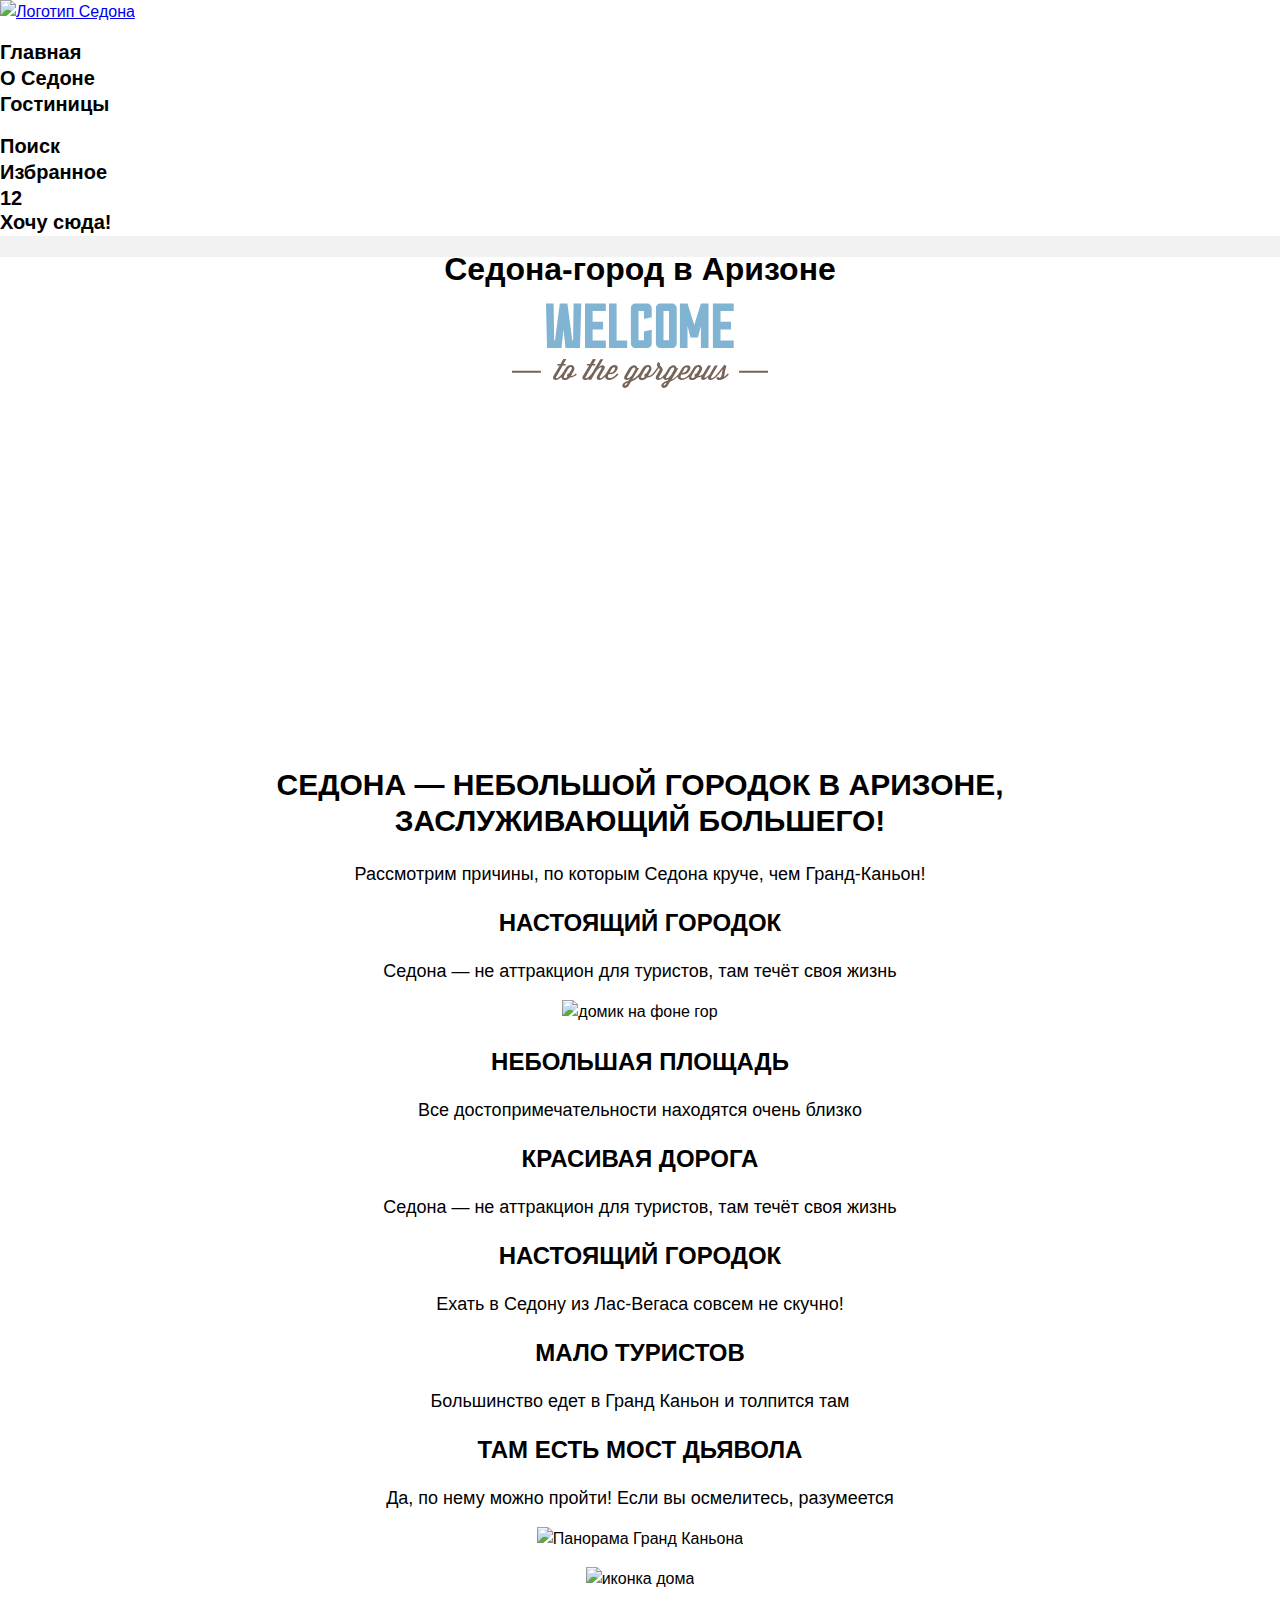
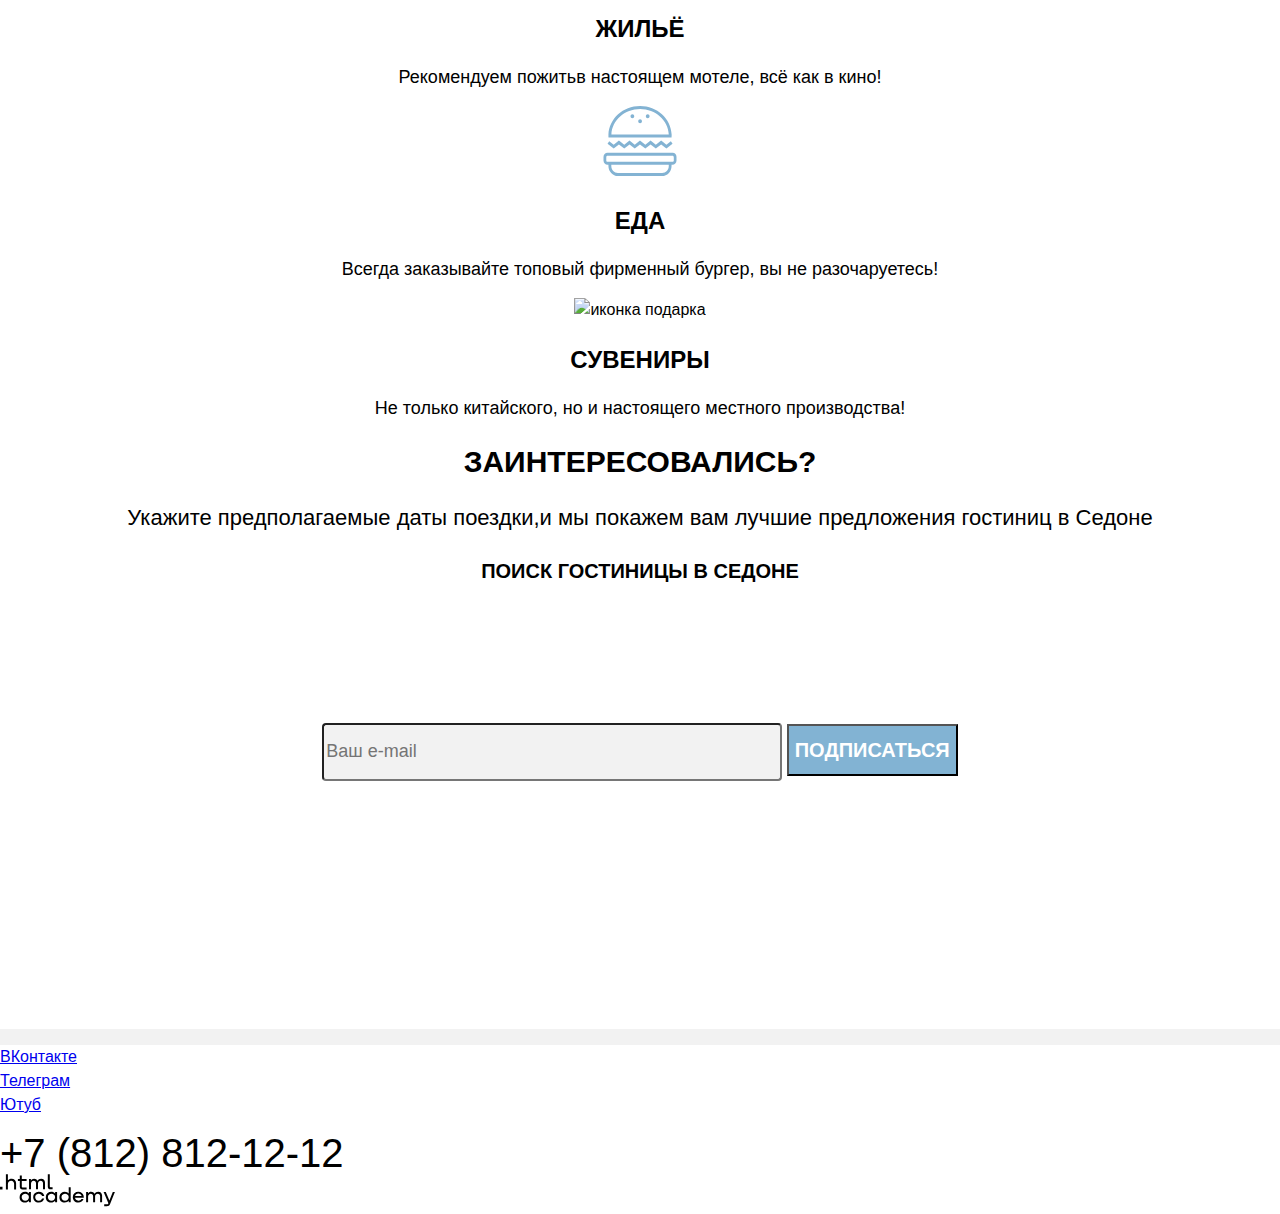
==== index.html @ b63801a8 "Добавляет базовую стилизацию" ====
<!DOCTYPE html>
<html lang="ru">

  <head>
    <link rel="stylesheet" href="styles/styles.css">
    <meta charset="utf-8">
    <title>Седона</title>
  </head>

  <body>
    <header class="page-header">
      <nav class="navigation">
        <a href="index.html" class="navigation-logo">
          <img src="images/headericon/logo.svg" alt="Логотип Седона" class="page-header-logo" width="140" height="70">
        </a>
        <ul class="navigation-list">
          <li class="navigation-item">
            <a href="index.html" class="navigation-link navigation-link-current">Главная</a>
          </li>
          <li class="navigation-item">
            <a href="aboutsedona.html" class="navigation-link">О Седоне</a>
          </li>
          <li class="navigation-item">
            <a href="catalog.html" class="navigation-link">Гостиницы</a>
          </li>
        </ul>
        <ul class="navigation-list navigation-user">
          <li class="navigation-item">
            <a href="#" class="navigation-link"><span class="visually-hidden">Поиск</span></a>
          </li>
          <li class="navigation-item">
            <a href="#" class="navigation-link"><span class="visually-hidden">Избранное</span>
              <div>12</div>
            </a>
          </li>
          <li class="navigation-item">
            <a href="#" class="navigation-link">Хочу сюда!</a>
          </li>
        </ul>
      </nav>
    </header>

    <main class="main-index">
      <section class="hero">
        <h1 class="visually-hidden">Седона-город в Аризоне</h1>
        <img src="images/welcome.svg" alt="логотип Седона" class="hero-logo" Width="458" Height="352">
      </section>

      <section class="advantages">
        <h2>Седона — небольшой городок в Аризоне,<br>
          заслуживающий большего!</h2>
        <p>Рассмотрим причины, по которым Седона круче, чем Гранд-Каньон!</p>
        <ul class="advantages-list">
          <li class="advantages-item">
            <h3 class="adventages-title">Настоящий городок</h3>
            <p>Седона — не аттракцион для туристов, там течёт своя жизнь</p>
            <img src="images/photo-sedona.jpg" alt="домик на фоне гор" class="adventages-town">
          </li>
          <li class="advantages-item">
            <h3 class="adventages-title">Небольшая площадь</h3>
            <p>Все достопримечательности находятся очень близко</p>
          </li>
          <li class="advantages-item">
            <h3 class="adventages-title">Красивая дорога</h3>
            <p>Седона — не аттракцион для туристов, там течёт своя жизнь</p>
          </li>
          <li class="advantages-item">
            <h3 class="adventages-title">Настоящий городок</h3>
            <p>Ехать в Седону из Лас-Вегаса совсем не скучно!</p>
          </li>
          <li class="advantages-item">
            <h3 class="adventages-title">Мало туристов</h3>
            <p>Большинство едет в Гранд Каньон и толпится там</p>
          </li>
          <li class="advantages-item">
            <h3 class="adventages-title">Там есть мост дьявола</h3>
            <p>Да, по нему можно пройти! Если вы осмелитесь, разумеется</p>
            <img src="images/photo-canyon.jpg" alt="Панорама Гранд Каньона" class="adventages-canyon" Width="800"
              Height="384">
          </li>
        </ul>
      </section>

      <section class="recommendation">
        <ul class="recommendation-list">
          <li class="recommendation-item">
            <img src="images/vectorhouse.svg" alt="иконка дома" class="recommendation-icon" Width="75" Height="72">
            <h3 class="recommendation-title">Жильё</h3>
            <p>Рекомендуем пожитьв настоящем мотеле, всё как в кино!</p>
          </li>
          <li class="recommendation-item">
            <img src="images/food.svg" alt="иконка бургера" class="recommendation-icon" Width="74" Height="70">
            <h3 class="recommendation-title">Еда</h3>
            <p>Всегда заказывайте топовый фирменный бургер, вы не разочаруетесь!</p>
          </li>
          <li class="recommendation-item">
            <img src="images/vectorgift.svg" alt="иконка подарка" class="recommendation-icon" Width="64" Height="76">
            <h3 class="recommendation-title">Сувениры</h3>
            <p>Не только китайского, но и настоящего местного производства!</p>
          </li>
        </ul>
      </section>

      <section class="search-hotel">
        <h2>Заинтересовались?</h2>
        <p>Укажите предполагаемые даты поездки,и мы покажем вам лучшие предложения гостиниц в Седоне</p>
        <a href="catalog.html" class="search-link">поиск гостиницы в седоне</a>
      </section>

      <section class="subscribe">
        <h2>Подпишитесь на рассылку</h2>
        <p>Только полезная информация и никакого спама, честное бойскаутское!</p>
        <form action="https://echo.htmlacademy.ru/" class="subscribe-form" method="post">
          <input type="email" class="field" placeholder="Ваш e-mail" name="subscribe-email" required>
          <button class="subscribe-button" type="submit">Подписаться</button>
        </form>
      </section>
    </main>

    <footer class="page-footer">
      <ul class="footer-social-list">
        <li class="fotter-social-item">
          <a class="button-vk" href="https://vk.com/htmlacademy"><span class="visually-hidden">ВКонтакте</span>
          </a>
        </li>
        <li class="fotter-social-item">
          <a class="button-tg" href="https://t.me/htmlacademy"><span class="visually-hidden">Телеграм</span>
          </a>
        </li>
        <li class="fotter-social-item">
          <a class="button-yt" href="https://www.youtube.com/user/htmlacademy"><span class="visually-hidden">Ютуб</span>
          </a>
        </li>
      </ul>
      <address class="footer-contacts-address">
        <a href="tel:+78128121212" class="footer-contacts-address-phone">+7 (812) 812-12-12</a>
      </address>
      <a href="https://htmlacademy.ru/" class="htmlacademy-link">
        <img src="images/footericon/htmlacademy.svg " alt="Логотип HTML Academy" class="page-footer-logo" Width="115"
          Height="33">
      </a>
    </footer>
  </body>

</html>
---- styles/styles.css ----
@font-face{
  font-family: "PT Sans";
  font-style: normal;
  font-weight: 400;
  src: url("../fonts/ptsans-400.woff2") format("woff2");
  font-display: swap;
}

@font-face{
  font-family: "PT Sans";
  font-style: normal;
  font-weight: 700;
  src: url("../fonts/ptsans-700.woff2") format("woff2");
  font-display: swap;
}

body{
  font-family: "PT Sans", sans-serif;
  font-size: 16px;
  line-height: 24px;
  margin: 0;
  background-color: #F2F2F2;
  color: #000000;

}

/* .visually-hidden {
  position: absolute;
  clip: rect(1px, 1px, 1px, 1px);
  padding: 0;
  border: 0;
  height: 1px;
  width: 1px;
  overflow: hidden;
} */

.page-header{
  color: #000000;
  background-color: #ffffff;
}
.navigation-list{
  list-style-type:none;
  padding-left: 0;
}
.navigation-link{
  font-weight: 700;
  font-size: 20px;
  line-height: 24px;
  color:#000000;
  text-decoration: none;
}
/* .navigation-item div{
  color: #ffffff;
  width: 20px;
  height: 20px;
  font-size: 10px;
  line-height: 10px;
  text-align: center;
  background: #7DB54F;
  border-radius: 10px;
} */

.main-index{
  color: #000000;
  background-color: #ffffff;
}

.hero{
  /* width: 1200px; */
  height: 485px;
  background: url("../images/vectorhero.svg") no-repeat,url("../images/index-background.jpg") no-repeat;
  margin: 0, auto;
  background-position: center bottom, center;
  text-align: center;

}

.advantages{
  color: #000000;
  background-color: #ffffff;
  text-align: center;
}
.advantages p{
  font-size: 18px;
  line-height: 21px;
}
.advantages h2{
  font-weight: 700;
  font-size: 30px;
  line-height: 36px;
  text-transform: uppercase;
  text-align: center;
}
.advantages-list{
  list-style-type:none;
  padding-left: 0;
 }
.advantages-item h3{
  font-weight: 700;
  font-size: 24px;
  line-height: 28px;
  text-transform: uppercase;
}
.advantages-item p{
  font-size: 18px;
  line-height: 21px;
}

.recommendation{
  color: #000000;
  background-color: #ffffff;
  text-align: center;
}
.recommendation-list{
  list-style:none;
  padding-left: 0;
}
.recommendation-item h3{
  font-weight: 700;
  font-size: 24px;
  line-height: 28px;
  text-transform: uppercase;
}
.recommendation-item p{
  font-size: 18px;
  line-height: 21px;
}

.search-hotel{
  color: #000000;
  background-color: #ffffff;
  text-align: center;
}
.search-hotel h2{
  font-weight: 700;
  font-size: 30px;
  line-height: 36px;
  text-transform: uppercase;
}
.search-hotel p{
  font-size: 22px;
  line-height: 26px;
}
.search-link{
  text-decoration: none;
  color: #000000;
  text-transform: uppercase;
  font-weight: 700;
  font-size: 20px;
  line-height: 36px;
}

.subscribe{
  color: #ffffff;
  background-color: #000000;
  text-align: center;
  background: url("../images/subscribe.jpg") no-repeat;
  background-size: 100% auto;
  height: 415px;
}
.subscribe h2{
  font-weight: 700;
  font-size: 30px;
  line-height: 36px;
  text-transform: uppercase;
}
.subscribe p{
  font-size: 22px;
  line-height: 26px;
}
.field{
  width: 452px;
  height: 52px;
  background: #F2F2F2;
  border-radius: 4px;
  font-size: 18px;
  line-height: 24px;
}
.subscribe-button{
  color: #ffffff;
  background-color: #82B3D3;
  font-weight: 700;
  text-transform: uppercase;
  height: 52px;
  font-size: 20px;
  line-height: 36px;
}

.page-footer{
  color: #000000;
  background-color: #ffffff;
}
.footer-social-list{
  list-style-type: none;
  padding-left: 0;
}
.button-vk{
  background: url("../images/footericon/vk.svg") no-repeat;
}
.button-tg{
  background: url("../images/footericon/telegram.svg") no-repeat;
}
.button-yt{
  background: url("../images/footericon/youtube.svg") no-repeat;
}
.footer-contacts-address-phone{
  text-decoration: none;
  color: #000000;
  font-size: 40px;
  line-height: 40px;
  text-transform: uppercase;
  font-style: normal;
}


.main-catalog{
  color: #000000;
  background-color: #ffffff;
}

.catalog-hotel{
  display: flex;
  color: #ffffff;
  background: url("../images/catalog-background.jpg") no-repeat;
  margin: 0, auto;
  height: 412px;
  background-size: cover;
}
.catalog-hotel h1{
  font-weight: 700;
  font-size: 60px;
  line-height: 78px;
}
.breadcrumbs{
  list-style-type: none;
  font-size: 16px;
  line-height: 21px;
}
.breadcrumbs-link-index{
  background: url("../images/catalog/house-catalog.svg") no-repeat;
}
.catalog-filter-title{
  font-weight: 700;
  font-size: 20px;
  line-height: 24px;
}
.catalog-filter-list{
  list-style-type: none;
  font-size: 18px;
  line-height: 23px;
}
.button-apply{
  color: #ffffff;
  width: 191px;
  height: 36px;
  font-weight: 700;
  font-size: 16px;
  line-height: 20px;
  text-transform: uppercase;
  background: #82B3D3;
  border-radius: 4px;
}
.button-reset{
  color: #ffffff;
  background: none;
  width: 191px;
  height: 36px;
  text-transform: uppercase;
}

.sorting{
  color: #000000;
  background-color: #ffffff;
  display: flex;
}
.sorting h2{
  font-weight: 700;
  font-size: 30px;
  line-height: 36px;
  text-transform: uppercase;
}
.select-control{
  width: 292px;
  height: 49px;
  border: 2px solid #E5E5E5;
  border-radius: 4px;
  font-size: 18px;
  line-height: 21px;
  color: #333333;
}
.button-card{
  background: url("../images/catalog/view1.svg") no-repeat;
}
.button-deployed{
  background: url("../images/catalog/view2.svg") no-repeat;
}
.button-list{
  background: url("../images/catalog/view3.svg") no-repeat;
}

.hotel-list{
  height: 896px;
  color: #000000;
  background-color: #ffffff;
  display: flex;
  flex-direction: column;
  list-style-type: none;
  flex-wrap: wrap;
}
.hotel-card p{
  color: #333333;
  font-size: 18px;
  line-height: 21px;
}
.hotel-card-link{
  color: #000000;
  text-decoration: none;
  font-weight: 700;
  font-size: 24px;
  line-height: 28px;
}
.hotel-card-more {
  color: #ffffff;
  font-weight: 700;
  font-size: 16px;
  line-height: 20px;
  text-transform: uppercase;
  text-decoration: none;
  background: #756157;
  border-radius: 4px;
  width: 140px;
  height: 36px;
}
.hotel-card-tofavorit{
  color: #ffffff;
  font-weight: 700;
  font-size: 16px;
  line-height: 20px;
  text-transform: uppercase;
  width: 140px;
  height: 36px;
  background: #82B3D3;
  border-radius: 4px;
}
.hotel-card-infavorit{
  color: #ffffff;
  font-weight: 700;
  font-size: 16px;
  line-height: 20px;
  text-transform: uppercase;
  width: 140px;
  height: 36px;
  background: #7DB54F;
  border-radius: 4px;
}
.raiting{
  color: #333333;
  font-weight: 700;
  font-size: 16px;
  line-height: 20px;
  text-transform: uppercase;
  width: 140px;
  height: 37px;
  background: #F2F2F2;
  border-radius: 4px;
  text-align: center;
}

.pagination{
  display: flex;
  flex-direction: row;
  align-items: center;
  color: #000000;
  background-color: #ffffff;
  height: 60px;
}
.pagination-number{
  list-style-type: none;
}
.pagination-link{
  color: #ffffff;
  font-weight: 700;
  font-size: 20px;
  line-height: 36px;
  text-transform: uppercase;
  text-decoration: none;
  width: 60px;
  height: 60px;
  background: #82B3D3;
  border-radius: 4px;
}
.pagination-link span{
  color: #000000;
  font-size: 22px;
  line-height: 26px;
  text-align: center;
}
.pagination-current{
  color: #000000;
  font-weight: 700;
  font-size: 20px;
  line-height: 36px;
  text-transform: uppercase;
  text-decoration: none;
  width: 60px;
  height: 60px;
  background: #F2F2F2;
  border-radius: 4px;
}

.subscribe-catalog{
  color: #000000;
  background-color: #ffffff;
  text-align: center;
  background-size: 100% auto;
  height: 415px;
}
.subscribe h2{
  font-weight: 700;
  font-size: 30px;
  line-height: 36px;
  text-transform: uppercase;
}
.subscribe p{
  font-size: 22px;
  line-height: 26px;
}
.field{
  width: 452px;
  height: 52px;
  background: #F2F2F2;
  border-radius: 4px;
  font-size: 18px;
  line-height: 24px;
}
.subscribe-button{
  color: #ffffff;
  background-color: #82B3D3;
  font-weight: 700;
  text-transform: uppercase;
  height: 52px;
  font-size: 20px;
  line-height: 36px;
}
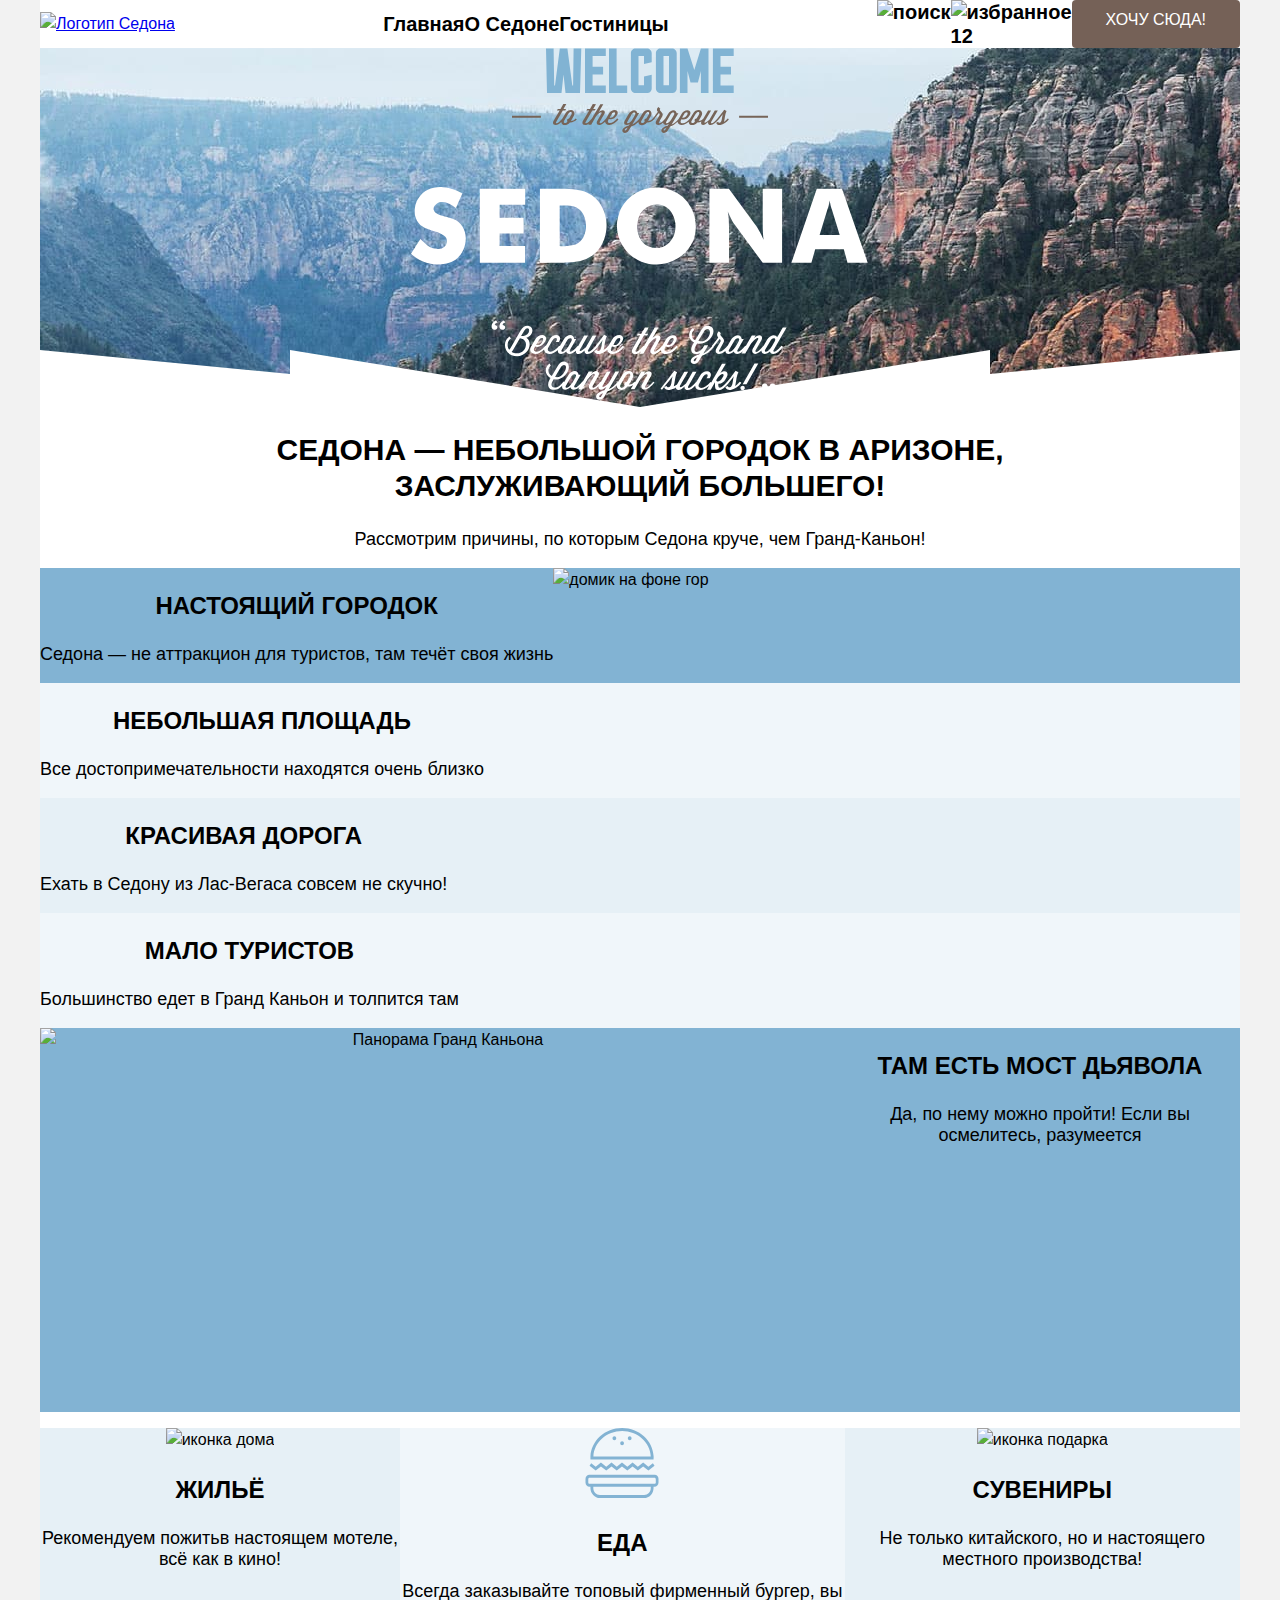
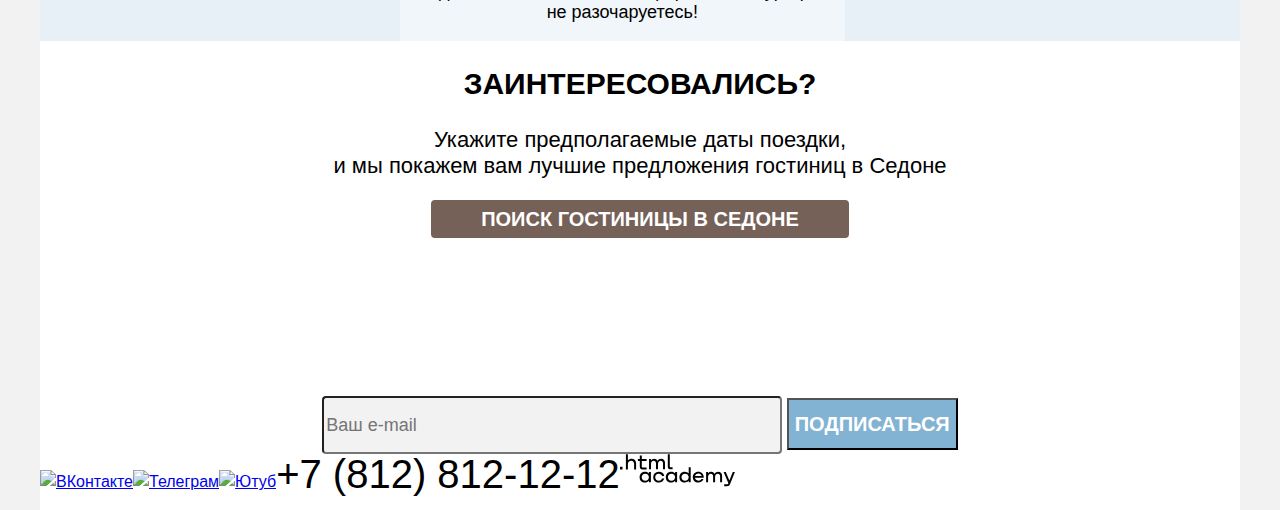
==== commit 785b6da3: "Merge pull request #6 from Thedoz/master" ====
--- a/index.html
+++ b/index.html
@@ -8,138 +8,159 @@
   </head>
 
   <body>
-    <header class="page-header">
-      <nav class="navigation">
-        <a href="index.html" class="navigation-logo">
-          <img src="images/headericon/logo.svg" alt="Логотип Седона" class="page-header-logo" width="140" height="70">
-        </a>
-        <ul class="navigation-list">
-          <li class="navigation-item">
-            <a href="index.html" class="navigation-link navigation-link-current">Главная</a>
+    <div class="container">
+      <header class="page-header">
+        <nav class="navigation">
+          <a href="index.html" class="navigation-logo">
+            <img src="images/headericon/logo.svg" alt="Логотип Седона" class="page-header-logo" width="140" height="70">
+          </a>
+          <ul class="navigation-list">
+            <li class="navigation-item">
+              <a href="index.html" class="navigation-link navigation-link-current">Главная</a>
+            </li>
+            <li class="navigation-item">
+              <a href="aboutsedona.html" class="navigation-link">О Седоне</a>
+            </li>
+            <li class="navigation-item">
+              <a href="catalog.html" class="navigation-link">Гостиницы</a>
+            </li>
+          </ul>
+          <ul class="navigation-list navigation-user">
+            <li class="navigation-item">
+              <a href="#" class="navigation-link"><span class="visually-hidden">Поиск</span>
+                <img src="images/headericon/search.svg" class="search-icon" alt="поиск">
+              </a>
+            </li>
+            <li class="navigation-item">
+              <a href="#" class="navigation-link"><span class="visually-hidden">Избранное</span>
+                <img src="images/headericon/heart.svg" class="favorite-icon" alt="избранное">
+                <div>12</div>
+              </a>
+            </li>
+            <li class="navigation-item">
+              <a href="#" class="navigation-link-link">хочу сюда!</a>
+            </li>
+          </ul>
+        </nav>
+      </header>
+
+      <main class="main-index">
+        <section class="hero">
+          <h1 class="visually-hidden">Седона-город в Аризоне</h1>
+          <img src="images/welcome.svg" alt="логотип Седона" class="hero-logo" Width="458" Height="352">
+        </section>
+
+        <section class="advantages">
+          <h2>Седона — небольшой городок в Аризоне,<br>
+            заслуживающий большего!</h2>
+          <p>Рассмотрим причины, по которым Седона круче, чем Гранд-Каньон!</p>
+          <ul class="advantages-list">
+            <li class="advantages-item blue">
+              <div>
+                <h3 class="adventages-title">Настоящий городок</h3>
+                <p>Седона — не аттракцион для туристов, там течёт своя жизнь</p>
+              </div>
+              <img src="images/photo-sedona.jpg" alt="домик на фоне гор" class="adventages-town">
+            </li>
+            <li class="advantages-item  whiteblue">
+              <div>
+                <h3 class="adventages-title">Небольшая площадь</h3>
+                <p>Все достопримечательности находятся очень близко</p>
+              </div>
+            </li>
+            <li class="advantages-item lightblue">
+              <div>
+                <h3 class="adventages-title">Красивая дорога</h3>
+                <p>Ехать в Седону из Лас-Вегаса совсем не скучно!</p>
+              </div>
+            </li>
+            <li class="advantages-item  whiteblue">
+              <div>
+                <h3 class="adventages-title">Мало туристов</h3>
+                <p>Большинство едет в Гранд Каньон и толпится там</p>
+              </div>
+            </li>
+            <li class="advantages-item  blue">
+              <img src="images/photo-canyon.jpg" alt="Панорама Гранд Каньона" class="adventages-canyon" Width="800"
+                Height="384">
+              <div>
+                <h3 class="adventages-title">Там есть мост дьявола</h3>
+                <p>Да, по нему можно пройти! Если вы осмелитесь, разумеется</p>
+              </div>
+            </li>
+          </ul>
+        </section>
+
+        <section class="recommendation">
+          <ul class="recommendation-list">
+            <li class="recommendation-item lightblue">
+              <img src="images/vectorhouse.svg" alt="иконка дома" class="recommendation-icon" Width="75" Height="72">
+              <div>
+                <h3 class="recommendation-title">Жильё</h3>
+                <p>Рекомендуем пожитьв настоящем мотеле, всё как в кино!</p>
+              </div>
+            </li>
+            <li class="recommendation-item whiteblue">
+              <img src="images/food.svg" alt="иконка бургера" class="recommendation-icon" Width="74" Height="70">
+              <div>
+                <h3 class="recommendation-title">Еда</h3>
+                <p>Всегда заказывайте топовый фирменный бургер, вы не разочаруетесь!</p>
+              </div>
+            </li>
+            <li class="recommendation-item lightblue">
+              <img src="images/vectorgift.svg" alt="иконка подарка" class="recommendation-icon" Width="64" Height="76">
+              <div>
+                <h3 class="recommendation-title">Сувениры</h3>
+                <p>Не только китайского, но и настоящего местного производства!</p>
+              </div>
+            </li>
+
+          </ul>
+        </section>
+
+        <section class="search-hotel">
+          <h2>Заинтересовались?</h2>
+          <p>Укажите предполагаемые даты поездки,<br>и мы покажем вам лучшие предложения гостиниц в Седоне</p>
+          <a href="catalog.html" class="search-link">поиск гостиницы в седоне</a>
+        </section>
+
+        <section class="subscribe">
+          <h2>Подпишитесь на рассылку</h2>
+          <p>Только полезная информация и никакого спама,<br> честное бойскаутское!</p>
+          <form action="https://echo.htmlacademy.ru/" class="subscribe-form" method="post">
+            <input type="email" class="field" placeholder="Ваш e-mail" name="subscribe-email" required>
+            <button class="subscribe-button" type="submit">Подписаться</button>
+          </form>
+        </section>
+      </main>
+
+      <footer class="page-footer">
+        <ul class="footer-social-list">
+          <li class="fotter-social-item">
+            <a class="button" href="https://vk.com/htmlacademy"><span class="visually-hidden">ВКонтакте</span>
+              <img src="images/footericon/vk.svg" alt="ВКонтакте" class="button-vk">
+            </a>
           </li>
-          <li class="navigation-item">
-            <a href="aboutsedona.html" class="navigation-link">О Седоне</a>
+          <li class="fotter-social-item">
+            <a class="button" href="https://t.me/htmlacademy"><span class="visually-hidden">Телеграм</span>
+              <img src="images/footericon/telegram.svg" alt="Телеграм" class="button-tg">
+            </a>
           </li>
-          <li class="navigation-item">
-            <a href="catalog.html" class="navigation-link">Гостиницы</a>
+          <li class="fotter-social-item">
+            <a class="button" href="https://www.youtube.com/user/htmlacademy"><span class="visually-hidden">Ютуб</span>
+              <img src="images/footericon/youtube.svg" alt="Ютуб" class="button-yt">
+            </a>
           </li>
         </ul>
-        <ul class="navigation-list navigation-user">
-          <li class="navigation-item">
-            <a href="#" class="navigation-link"><span class="visually-hidden">Поиск</span></a>
-          </li>
-          <li class="navigation-item">
-            <a href="#" class="navigation-link"><span class="visually-hidden">Избранное</span>
-              <div>12</div>
-            </a>
-          </li>
-          <li class="navigation-item">
-            <a href="#" class="navigation-link">Хочу сюда!</a>
-          </li>
-        </ul>
-      </nav>
-    </header>
-
-    <main class="main-index">
-      <section class="hero">
-        <h1 class="visually-hidden">Седона-город в Аризоне</h1>
-        <img src="images/welcome.svg" alt="логотип Седона" class="hero-logo" Width="458" Height="352">
-      </section>
-
-      <section class="advantages">
-        <h2>Седона — небольшой городок в Аризоне,<br>
-          заслуживающий большего!</h2>
-        <p>Рассмотрим причины, по которым Седона круче, чем Гранд-Каньон!</p>
-        <ul class="advantages-list">
-          <li class="advantages-item">
-            <h3 class="adventages-title">Настоящий городок</h3>
-            <p>Седона — не аттракцион для туристов, там течёт своя жизнь</p>
-            <img src="images/photo-sedona.jpg" alt="домик на фоне гор" class="adventages-town">
-          </li>
-          <li class="advantages-item">
-            <h3 class="adventages-title">Небольшая площадь</h3>
-            <p>Все достопримечательности находятся очень близко</p>
-          </li>
-          <li class="advantages-item">
-            <h3 class="adventages-title">Красивая дорога</h3>
-            <p>Седона — не аттракцион для туристов, там течёт своя жизнь</p>
-          </li>
-          <li class="advantages-item">
-            <h3 class="adventages-title">Настоящий городок</h3>
-            <p>Ехать в Седону из Лас-Вегаса совсем не скучно!</p>
-          </li>
-          <li class="advantages-item">
-            <h3 class="adventages-title">Мало туристов</h3>
-            <p>Большинство едет в Гранд Каньон и толпится там</p>
-          </li>
-          <li class="advantages-item">
-            <h3 class="adventages-title">Там есть мост дьявола</h3>
-            <p>Да, по нему можно пройти! Если вы осмелитесь, разумеется</p>
-            <img src="images/photo-canyon.jpg" alt="Панорама Гранд Каньона" class="adventages-canyon" Width="800"
-              Height="384">
-          </li>
-        </ul>
-      </section>
-
-      <section class="recommendation">
-        <ul class="recommendation-list">
-          <li class="recommendation-item">
-            <img src="images/vectorhouse.svg" alt="иконка дома" class="recommendation-icon" Width="75" Height="72">
-            <h3 class="recommendation-title">Жильё</h3>
-            <p>Рекомендуем пожитьв настоящем мотеле, всё как в кино!</p>
-          </li>
-          <li class="recommendation-item">
-            <img src="images/food.svg" alt="иконка бургера" class="recommendation-icon" Width="74" Height="70">
-            <h3 class="recommendation-title">Еда</h3>
-            <p>Всегда заказывайте топовый фирменный бургер, вы не разочаруетесь!</p>
-          </li>
-          <li class="recommendation-item">
-            <img src="images/vectorgift.svg" alt="иконка подарка" class="recommendation-icon" Width="64" Height="76">
-            <h3 class="recommendation-title">Сувениры</h3>
-            <p>Не только китайского, но и настоящего местного производства!</p>
-          </li>
-        </ul>
-      </section>
-
-      <section class="search-hotel">
-        <h2>Заинтересовались?</h2>
-        <p>Укажите предполагаемые даты поездки,и мы покажем вам лучшие предложения гостиниц в Седоне</p>
-        <a href="catalog.html" class="search-link">поиск гостиницы в седоне</a>
-      </section>
-
-      <section class="subscribe">
-        <h2>Подпишитесь на рассылку</h2>
-        <p>Только полезная информация и никакого спама, честное бойскаутское!</p>
-        <form action="https://echo.htmlacademy.ru/" class="subscribe-form" method="post">
-          <input type="email" class="field" placeholder="Ваш e-mail" name="subscribe-email" required>
-          <button class="subscribe-button" type="submit">Подписаться</button>
-        </form>
-      </section>
-    </main>
-
-    <footer class="page-footer">
-      <ul class="footer-social-list">
-        <li class="fotter-social-item">
-          <a class="button-vk" href="https://vk.com/htmlacademy"><span class="visually-hidden">ВКонтакте</span>
-          </a>
-        </li>
-        <li class="fotter-social-item">
-          <a class="button-tg" href="https://t.me/htmlacademy"><span class="visually-hidden">Телеграм</span>
-          </a>
-        </li>
-        <li class="fotter-social-item">
-          <a class="button-yt" href="https://www.youtube.com/user/htmlacademy"><span class="visually-hidden">Ютуб</span>
-          </a>
-        </li>
-      </ul>
-      <address class="footer-contacts-address">
-        <a href="tel:+78128121212" class="footer-contacts-address-phone">+7 (812) 812-12-12</a>
-      </address>
-      <a href="https://htmlacademy.ru/" class="htmlacademy-link">
-        <img src="images/footericon/htmlacademy.svg " alt="Логотип HTML Academy" class="page-footer-logo" Width="115"
-          Height="33">
-      </a>
-    </footer>
+        <address class="footer-contacts-address">
+          <a href="tel:+78128121212" class="footer-contacts-address-phone">+7 (812) 812-12-12</a>
+        </address>
+        <a href="https://htmlacademy.ru/" class="htmlacademy-link">
+          <img src="images/footericon/htmlacademy.svg " alt="Логотип HTML Academy" class="page-footer-logo" Width="115"
+            Height="33">
+        </a>
+      </footer>
+    </div>
   </body>
 
 </html>
--- a/styles/styles.css
+++ b/styles/styles.css
@@ -22,10 +22,15 @@
   margin: 0;
   background-color: #F2F2F2;
   color: #000000;
-
-}
-
-/* .visually-hidden {
+}
+
+.container{
+  width: 1200px;
+  max-width: 1200px;
+  margin: 0 auto;
+  background-color: #ffffff;
+}
+.visually-hidden {
   position: absolute;
   clip: rect(1px, 1px, 1px, 1px);
   padding: 0;
@@ -33,52 +38,50 @@
   height: 1px;
   width: 1px;
   overflow: hidden;
-} */
-
-.page-header{
-  color: #000000;
-  background-color: #ffffff;
+}
+
+.navigation{
+  display: flex;
+  justify-content: space-between;
+  align-items: center;
 }
 .navigation-list{
+  display: flex;
   list-style-type:none;
-  padding-left: 0;
+  padding: 0;
+  margin: 0;
 }
 .navigation-link{
   font-weight: 700;
   font-size: 20px;
-  line-height: 24px;
   color:#000000;
   text-decoration: none;
 }
-/* .navigation-item div{
-  color: #ffffff;
-  width: 20px;
-  height: 20px;
-  font-size: 10px;
-  line-height: 10px;
-  text-align: center;
-  background: #7DB54F;
-  border-radius: 10px;
-} */
+.navigation-link-link{
+  text-decoration: none;
+  color: #ffffff;
+  background: #756157;
+  border-radius: 4px;
+  text-transform: uppercase;
+  padding: 8px 34px;
+}
+.navigation-item{
+  display: flex;
+}
+
 
 .main-index{
-  color: #000000;
-  background-color: #ffffff;
+
 }
 
 .hero{
-  /* width: 1200px; */
-  height: 485px;
   background: url("../images/vectorhero.svg") no-repeat,url("../images/index-background.jpg") no-repeat;
-  margin: 0, auto;
   background-position: center bottom, center;
   text-align: center;
 
 }
 
 .advantages{
-  color: #000000;
-  background-color: #ffffff;
   text-align: center;
 }
 .advantages p{
@@ -94,8 +97,23 @@
 }
 .advantages-list{
   list-style-type:none;
-  padding-left: 0;
- }
+  padding: 0;
+  margin: 0;
+
+}
+.advantages-item{
+  display: flex;
+
+}
+ .blue{
+  background: #82B3D3;
+}
+.whiteblue{
+  background: rgba(131, 179, 211, 0.12);
+}
+.lightblue{
+  background: rgba(131, 179, 211, 0.2);
+}
 .advantages-item h3{
   font-weight: 700;
   font-size: 24px;
@@ -108,11 +126,11 @@
 }
 
 .recommendation{
-  color: #000000;
-  background-color: #ffffff;
   text-align: center;
 }
 .recommendation-list{
+  display: flex;
+  flex-direction: row;
   list-style:none;
   padding-left: 0;
 }
@@ -128,8 +146,6 @@
 }
 
 .search-hotel{
-  color: #000000;
-  background-color: #ffffff;
   text-align: center;
 }
 .search-hotel h2{
@@ -144,11 +160,14 @@
 }
 .search-link{
   text-decoration: none;
-  color: #000000;
-  text-transform: uppercase;
-  font-weight: 700;
-  font-size: 20px;
-  line-height: 36px;
+  color: #ffffff;
+  text-transform: uppercase;
+  font-weight: 700;
+  font-size: 20px;
+  line-height: 36px;
+  background: #756157;
+  border-radius: 4px;
+  padding: 8px 50px;
 }
 
 .subscribe{
@@ -156,8 +175,7 @@
   background-color: #000000;
   text-align: center;
   background: url("../images/subscribe.jpg") no-repeat;
-  background-size: 100% auto;
-  height: 415px;
+  background-size: cover;
 }
 .subscribe h2{
   font-weight: 700;
@@ -175,7 +193,6 @@
   background: #F2F2F2;
   border-radius: 4px;
   font-size: 18px;
-  line-height: 24px;
 }
 .subscribe-button{
   color: #ffffff;
@@ -188,22 +205,16 @@
 }
 
 .page-footer{
-  color: #000000;
-  background-color: #ffffff;
+  display: flex;
+
 }
 .footer-social-list{
+  display: flex;
   list-style-type: none;
   padding-left: 0;
-}
-.button-vk{
-  background: url("../images/footericon/vk.svg") no-repeat;
-}
-.button-tg{
-  background: url("../images/footericon/telegram.svg") no-repeat;
-}
-.button-yt{
-  background: url("../images/footericon/youtube.svg") no-repeat;
-}
+
+}
+
 .footer-contacts-address-phone{
   text-decoration: none;
   color: #000000;
@@ -215,16 +226,13 @@
 
 
 .main-catalog{
-  color: #000000;
-  background-color: #ffffff;
+
 }
 
 .catalog-hotel{
-  display: flex;
   color: #ffffff;
   background: url("../images/catalog-background.jpg") no-repeat;
-  margin: 0, auto;
-  height: 412px;
+  margin: 0 auto;
   background-size: cover;
 }
 .catalog-hotel h1{
@@ -237,13 +245,11 @@
   font-size: 16px;
   line-height: 21px;
 }
-.breadcrumbs-link-index{
-  background: url("../images/catalog/house-catalog.svg") no-repeat;
-}
+
 .catalog-filter-title{
   font-weight: 700;
   font-size: 20px;
-  line-height: 24px;
+
 }
 .catalog-filter-list{
   list-style-type: none;
@@ -270,9 +276,8 @@
 }
 
 .sorting{
-  color: #000000;
-  background-color: #ffffff;
-  display: flex;
+  display: flex;
+
 }
 .sorting h2{
   font-weight: 700;
@@ -289,29 +294,31 @@
   line-height: 21px;
   color: #333333;
 }
-.button-card{
-  background: url("../images/catalog/view1.svg") no-repeat;
-}
-.button-deployed{
-  background: url("../images/catalog/view2.svg") no-repeat;
-}
-.button-list{
-  background: url("../images/catalog/view3.svg") no-repeat;
-}
+
 
 .hotel-list{
-  height: 896px;
-  color: #000000;
-  background-color: #ffffff;
-  display: flex;
-  flex-direction: column;
+  display: flex;
   list-style-type: none;
   flex-wrap: wrap;
+
+}
+.hotel-card{
+  border: 1px solid #E6E6E6;
+  border-radius: 4px;
+  width: 340px;
+  margin-left: 20px;
+  margin-bottom: 20px;
+
+}
+.hotel-card img{
+  padding: 20px 20px 16px 20px;
 }
 .hotel-card p{
   color: #333333;
   font-size: 18px;
   line-height: 21px;
+
+
 }
 .hotel-card-link{
   color: #000000;
@@ -329,8 +336,7 @@
   text-decoration: none;
   background: #756157;
   border-radius: 4px;
-  width: 140px;
-  height: 36px;
+  padding: 8px 26px;
 }
 .hotel-card-tofavorit{
   color: #ffffff;
@@ -361,21 +367,18 @@
   line-height: 20px;
   text-transform: uppercase;
   width: 140px;
-  height: 37px;
   background: #F2F2F2;
   border-radius: 4px;
   text-align: center;
+  padding: 9px 0;
 }
 
 .pagination{
-  display: flex;
-  flex-direction: row;
+  margin: 0 70px;
+}
+.pagination-number{
+  display: flex;
   align-items: center;
-  color: #000000;
-  background-color: #ffffff;
-  height: 60px;
-}
-.pagination-number{
   list-style-type: none;
 }
 .pagination-link{
@@ -389,32 +392,27 @@
   height: 60px;
   background: #82B3D3;
   border-radius: 4px;
+  display: flex;
+  justify-content: center;
+  align-items: center;
+  margin-right: 8px;
 }
 .pagination-link span{
   color: #000000;
   font-size: 22px;
   line-height: 26px;
   text-align: center;
+
 }
 .pagination-current{
   color: #000000;
-  font-weight: 700;
-  font-size: 20px;
-  line-height: 36px;
-  text-transform: uppercase;
-  text-decoration: none;
-  width: 60px;
-  height: 60px;
   background: #F2F2F2;
-  border-radius: 4px;
+
 }
 
 .subscribe-catalog{
-  color: #000000;
-  background-color: #ffffff;
   text-align: center;
   background-size: 100% auto;
-  height: 415px;
 }
 .subscribe h2{
   font-weight: 700;
@@ -432,7 +430,7 @@
   background: #F2F2F2;
   border-radius: 4px;
   font-size: 18px;
-  line-height: 24px;
+
 }
 .subscribe-button{
   color: #ffffff;
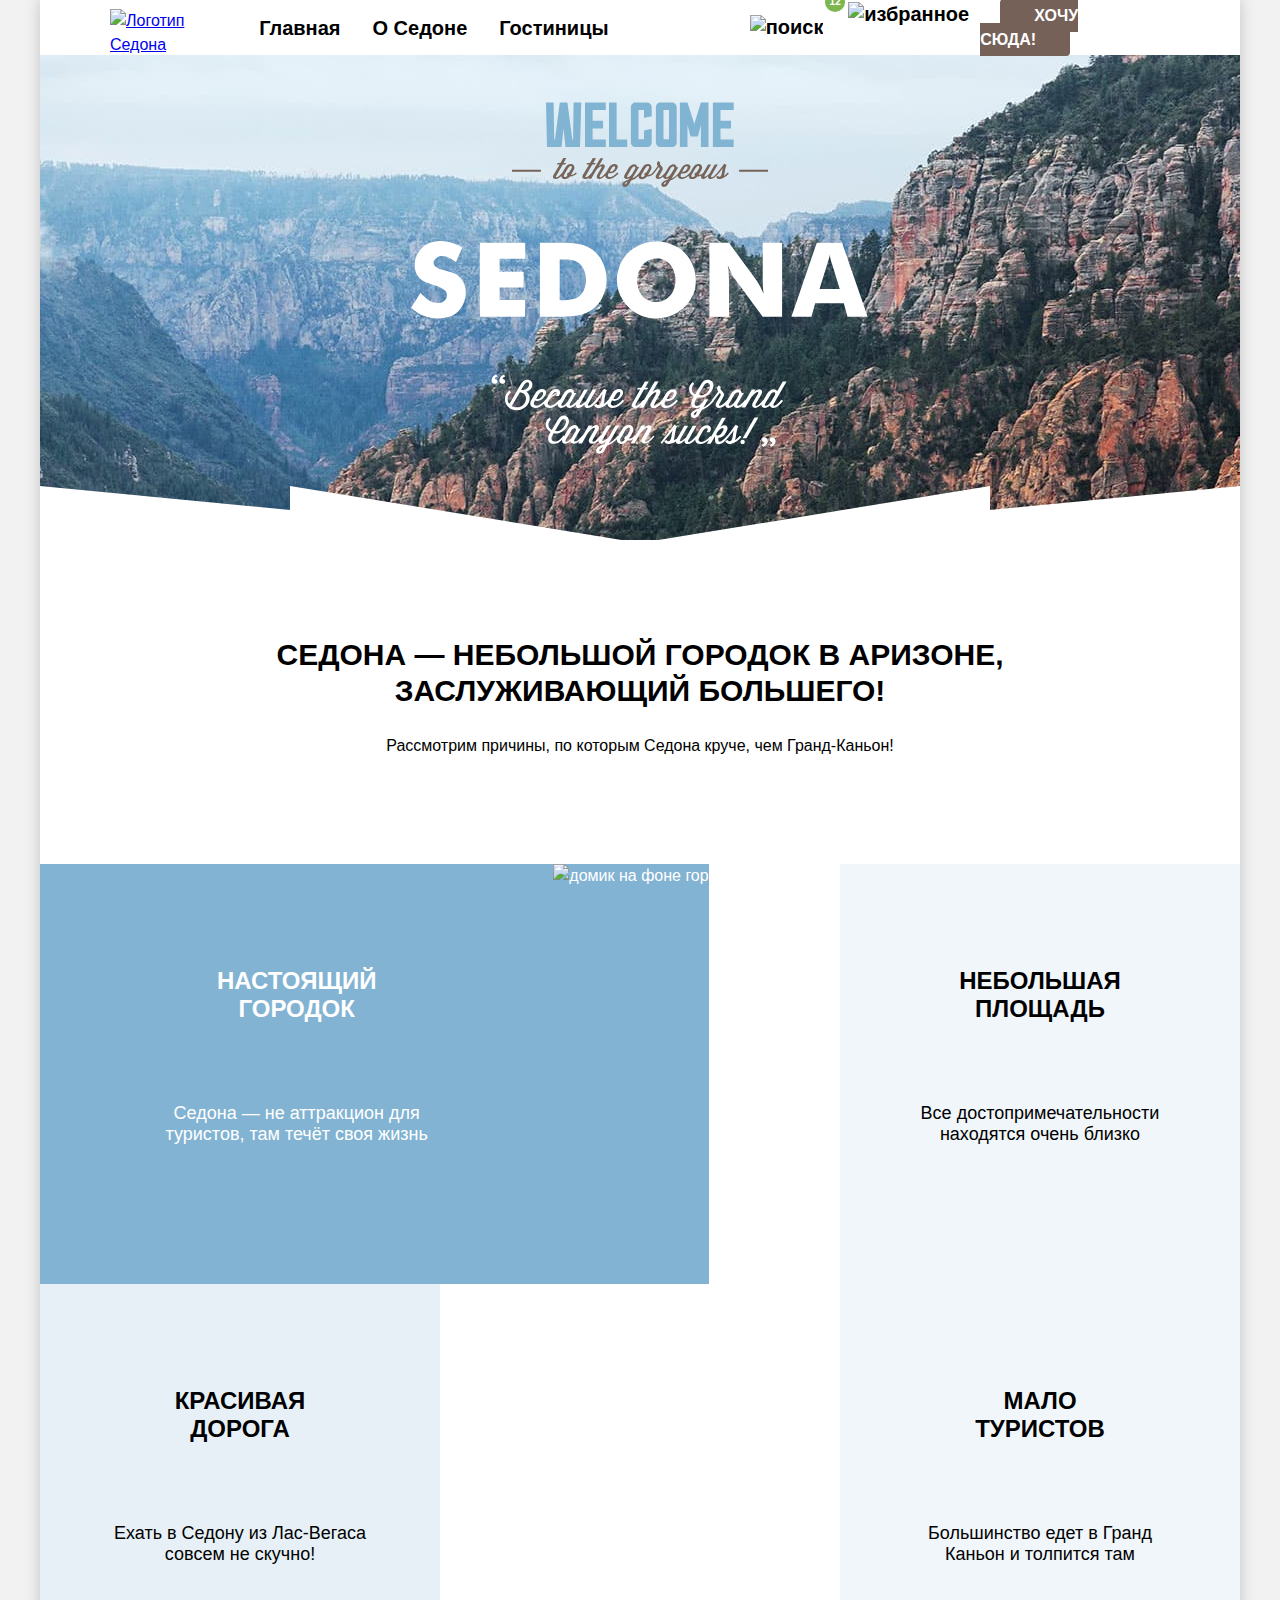
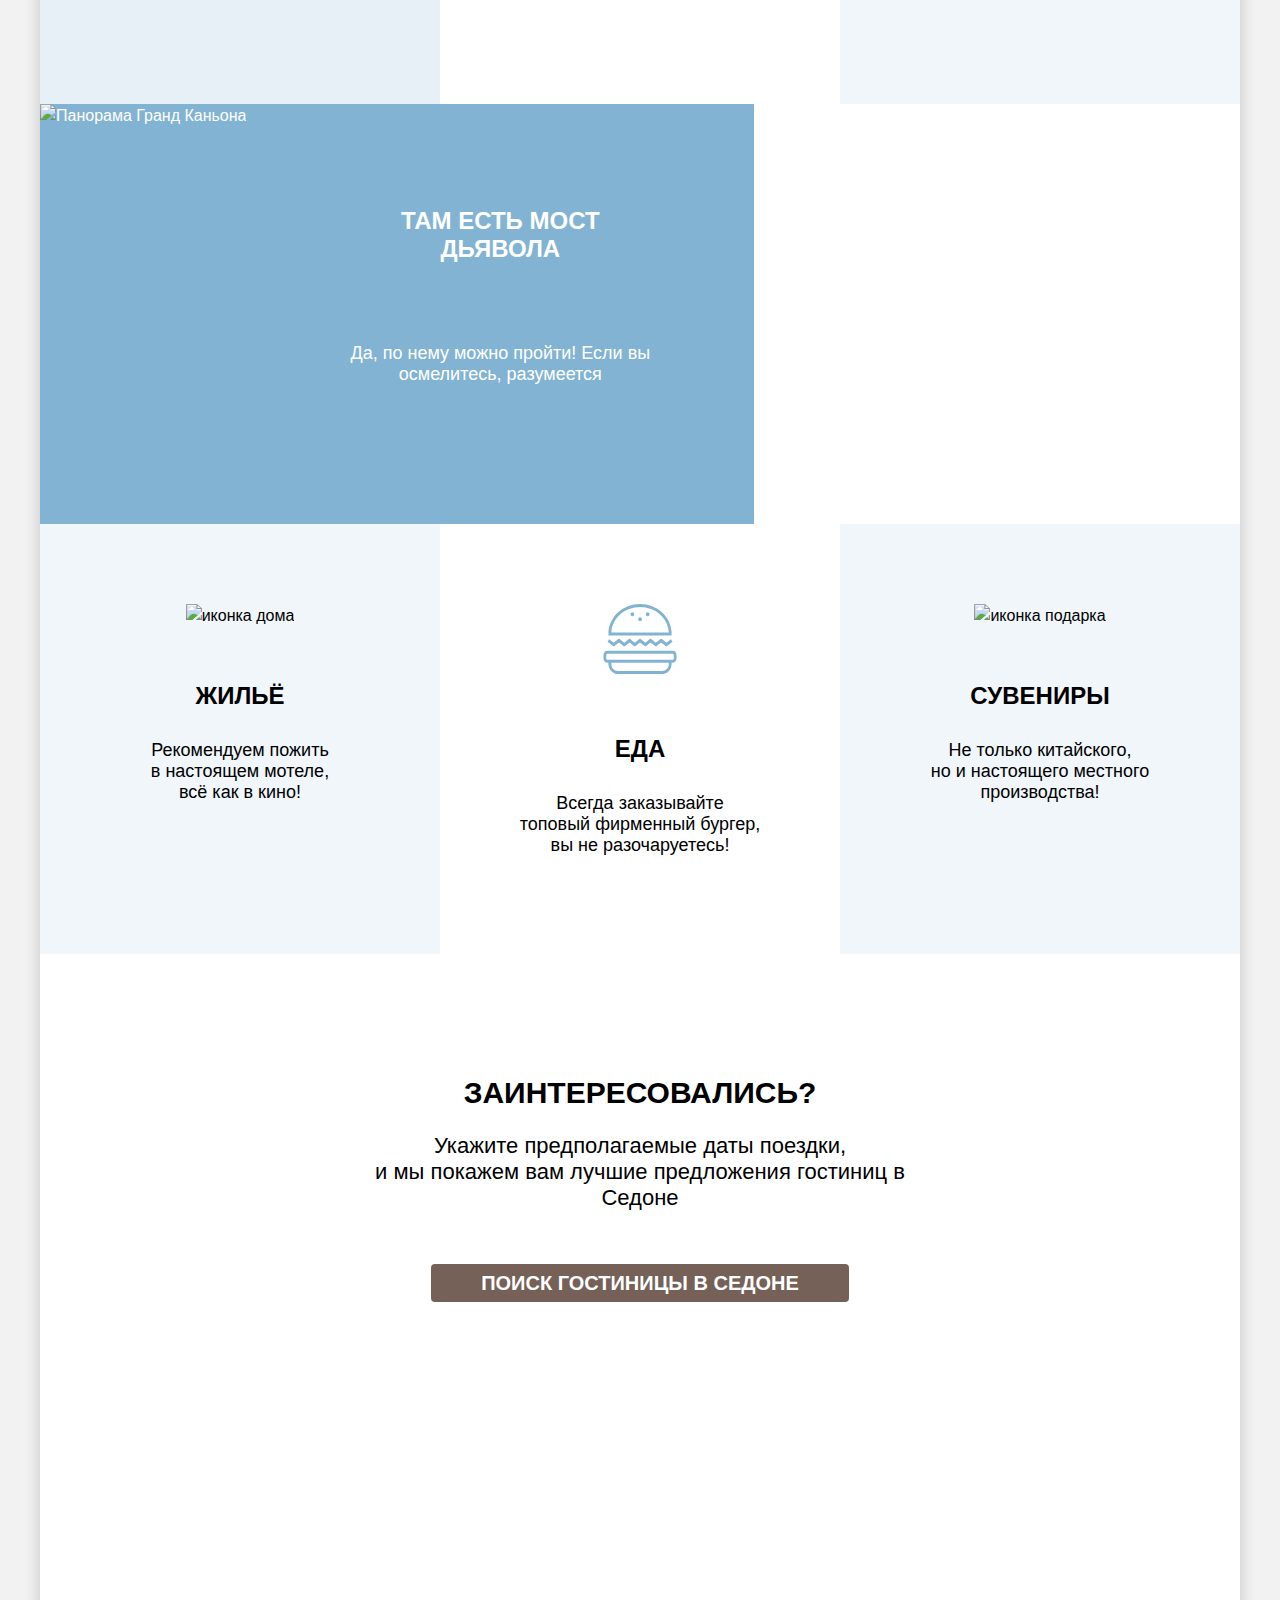
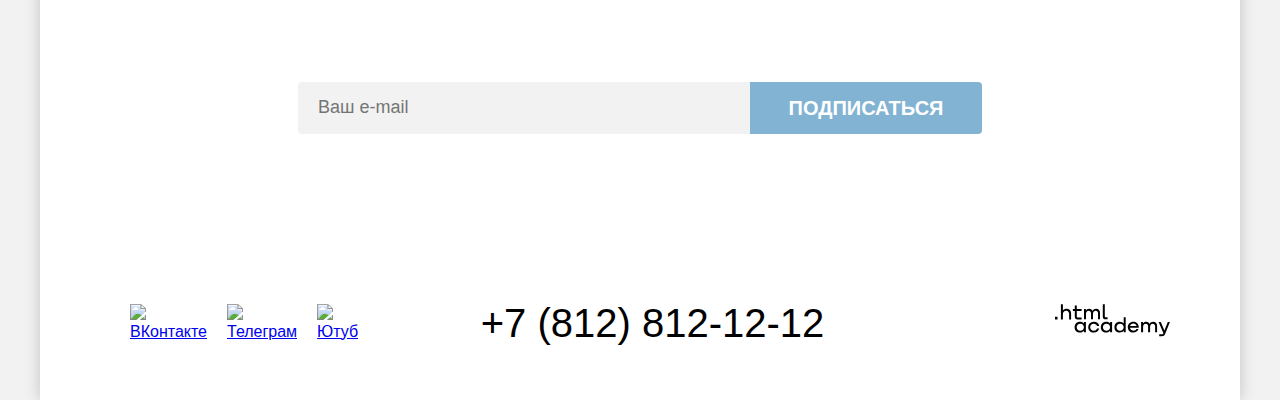
==== commit 7fc00aed: "Merge pull request #7 from Thedoz/master" ====
--- a/index.html
+++ b/index.html
@@ -25,20 +25,20 @@
               <a href="catalog.html" class="navigation-link">Гостиницы</a>
             </li>
           </ul>
-          <ul class="navigation-list navigation-user">
-            <li class="navigation-item">
-              <a href="#" class="navigation-link"><span class="visually-hidden">Поиск</span>
+          <ul class="navigation-user-list">
+            <li class="user-item">
+              <a href="#" class="user-link"><span class="visually-hidden">Поиск</span>
                 <img src="images/headericon/search.svg" class="search-icon" alt="поиск">
               </a>
             </li>
-            <li class="navigation-item">
-              <a href="#" class="navigation-link"><span class="visually-hidden">Избранное</span>
+            <li class="user-item">
+              <a href="#" class="user-link user-link-fav"><span class="visually-hidden">Избранное</span>
                 <img src="images/headericon/heart.svg" class="favorite-icon" alt="избранное">
-                <div>12</div>
+                <span>12</span>
               </a>
             </li>
-            <li class="navigation-item">
-              <a href="#" class="navigation-link-link">хочу сюда!</a>
+            <li class="user-item">
+              <a href="#" class="user-link-button">хочу сюда!</a>
             </li>
           </ul>
         </nav>
@@ -47,7 +47,7 @@
       <main class="main-index">
         <section class="hero">
           <h1 class="visually-hidden">Седона-город в Аризоне</h1>
-          <img src="images/welcome.svg" alt="логотип Седона" class="hero-logo" Width="458" Height="352">
+          <img src="images/welcome.svg" alt="логотип Седона" class="hero-logo">
         </section>
 
         <section class="advantages">
@@ -56,36 +56,35 @@
           <p>Рассмотрим причины, по которым Седона круче, чем Гранд-Каньон!</p>
           <ul class="advantages-list">
             <li class="advantages-item blue">
-              <div>
+              <div class="advantages-text">
                 <h3 class="adventages-title">Настоящий городок</h3>
-                <p>Седона — не аттракцион для туристов, там течёт своя жизнь</p>
+                <p class="adventages-description">Седона — не аттракцион для туристов, там течёт своя жизнь</p>
               </div>
               <img src="images/photo-sedona.jpg" alt="домик на фоне гор" class="adventages-town">
             </li>
             <li class="advantages-item  whiteblue">
-              <div>
+              <div class="advantages-text">
                 <h3 class="adventages-title">Небольшая площадь</h3>
-                <p>Все достопримечательности находятся очень близко</p>
+                <p class="adventages-description">Все достопримечательности находятся очень близко</p>
               </div>
             </li>
             <li class="advantages-item lightblue">
-              <div>
+              <div class="advantages-text">
                 <h3 class="adventages-title">Красивая дорога</h3>
-                <p>Ехать в Седону из Лас-Вегаса совсем не скучно!</p>
+                <p class="las-vegas">Ехать в Седону из Лас-Вегаса совсем не скучно!</p>
               </div>
             </li>
             <li class="advantages-item  whiteblue">
-              <div>
+              <div class="advantages-text">
                 <h3 class="adventages-title">Мало туристов</h3>
-                <p>Большинство едет в Гранд Каньон и толпится там</p>
+                <p class="adventages-description">Большинство едет в Гранд Каньон и толпится там</p>
               </div>
             </li>
             <li class="advantages-item  blue">
-              <img src="images/photo-canyon.jpg" alt="Панорама Гранд Каньона" class="adventages-canyon" Width="800"
-                Height="384">
-              <div>
+              <img src="images/photo-canyon.jpg" alt="Панорама Гранд Каньона" class="adventages-canyon">
+              <div class="advantages-text">
                 <h3 class="adventages-title">Там есть мост дьявола</h3>
-                <p>Да, по нему можно пройти! Если вы осмелитесь, разумеется</p>
+                <p class="adventages-description">Да, по нему можно пройти! Если вы осмелитесь, разумеется</p>
               </div>
             </li>
           </ul>
@@ -93,25 +92,25 @@
 
         <section class="recommendation">
           <ul class="recommendation-list">
-            <li class="recommendation-item lightblue">
+            <li class="recommendation-item whiteblue">
               <img src="images/vectorhouse.svg" alt="иконка дома" class="recommendation-icon" Width="75" Height="72">
               <div>
                 <h3 class="recommendation-title">Жильё</h3>
-                <p>Рекомендуем пожитьв настоящем мотеле, всё как в кино!</p>
+                <p>Рекомендуем пожить<br> в настоящем мотеле,<br> всё как в кино!</p>
+              </div>
+            </li>
+            <li class="recommendation-item">
+              <img src="images/food.svg" alt="иконка бургера" class="recommendation-icon" Width="74" Height="70">
+              <div>
+                <h3 class="recommendation-title ">Еда</h3>
+                <p>Всегда заказывайте<br> топовый фирменный бургер,<br> вы не разочаруетесь!</p>
               </div>
             </li>
             <li class="recommendation-item whiteblue">
-              <img src="images/food.svg" alt="иконка бургера" class="recommendation-icon" Width="74" Height="70">
-              <div>
-                <h3 class="recommendation-title">Еда</h3>
-                <p>Всегда заказывайте топовый фирменный бургер, вы не разочаруетесь!</p>
-              </div>
-            </li>
-            <li class="recommendation-item lightblue">
               <img src="images/vectorgift.svg" alt="иконка подарка" class="recommendation-icon" Width="64" Height="76">
               <div>
                 <h3 class="recommendation-title">Сувениры</h3>
-                <p>Не только китайского, но и настоящего местного производства!</p>
+                <p>Не только китайского,<br> но и настоящего местного<br> производства!</p>
               </div>
             </li>
 
@@ -125,11 +124,11 @@
         </section>
 
         <section class="subscribe">
-          <h2>Подпишитесь на рассылку</h2>
-          <p>Только полезная информация и никакого спама,<br> честное бойскаутское!</p>
+          <h2 class="subscribe-title">Подпишитесь на рассылку</h2>
+          <p class="subscribe-text">Только полезная информация и никакого спама, честное бойскаутское!</p>
           <form action="https://echo.htmlacademy.ru/" class="subscribe-form" method="post">
             <input type="email" class="field" placeholder="Ваш e-mail" name="subscribe-email" required>
-            <button class="subscribe-button" type="submit">Подписаться</button>
+            <button class="subscribe-button button" type="submit">Подписаться</button>
           </form>
         </section>
       </main>
@@ -137,17 +136,19 @@
       <footer class="page-footer">
         <ul class="footer-social-list">
           <li class="fotter-social-item">
-            <a class="button" href="https://vk.com/htmlacademy"><span class="visually-hidden">ВКонтакте</span>
+            <a class="fotter-social-link" href="https://vk.com/htmlacademy"><span
+                class="visually-hidden">ВКонтакте</span>
               <img src="images/footericon/vk.svg" alt="ВКонтакте" class="button-vk">
             </a>
           </li>
           <li class="fotter-social-item">
-            <a class="button" href="https://t.me/htmlacademy"><span class="visually-hidden">Телеграм</span>
+            <a class="fotter-social-link" href="https://t.me/htmlacademy"><span class="visually-hidden">Телеграм</span>
               <img src="images/footericon/telegram.svg" alt="Телеграм" class="button-tg">
             </a>
           </li>
           <li class="fotter-social-item">
-            <a class="button" href="https://www.youtube.com/user/htmlacademy"><span class="visually-hidden">Ютуб</span>
+            <a class="fotter-social-link" href="https://www.youtube.com/user/htmlacademy"><span
+                class="visually-hidden">Ютуб</span>
               <img src="images/footericon/youtube.svg" alt="Ютуб" class="button-yt">
             </a>
           </li>
--- a/styles/styles.css
+++ b/styles/styles.css
@@ -29,6 +29,7 @@
   max-width: 1200px;
   margin: 0 auto;
   background-color: #ffffff;
+  box-shadow: 0 0 15px rgba(0, 0, 0, 0.2);
 }
 .visually-hidden {
   position: absolute;
@@ -39,90 +40,177 @@
   width: 1px;
   overflow: hidden;
 }
-
+.button{
+  border: 0;
+  cursor: pointer;
+}
+
+/* navigation */
 .navigation{
   display: flex;
-  justify-content: space-between;
-  align-items: center;
+  align-items: center;
+  justify-content: space-between;
+  padding: 0 70px;
+  margin: 0;
+}
+.page-header-logo{
+  width: 140px;
+  height: 70px;
 }
 .navigation-list{
   display: flex;
-  list-style-type:none;
+  list-style:none;
+  flex-wrap: wrap;
+  width: 500px;
+  padding:0;
+  margin:0;
+  align-items: center;
+  margin-bottom: 10px;
+}
+.navigation-link{
+  display: block;
+  padding: 16px 16px;
+  font-weight: 700;
+  font-size: 20px;
+  line-height: 24px;
+  color:#000000;
+  text-align: center;
+  text-decoration: none;
+}
+.navigation-user-list{
+  list-style: none;
+  display: flex;
+  margin: 0;
   padding: 0;
-  margin: 0;
-}
-.navigation-link{
+  justify-content:space-between;
+  align-items: center;
+  margin-bottom: 10px;
+}
+
+.user-link{
   font-weight: 700;
   font-size: 20px;
+  line-height: 24px;
   color:#000000;
   text-decoration: none;
-}
-.navigation-link-link{
+  padding: 16px 13px;
+}
+.user-link-button{
   text-decoration: none;
   color: #ffffff;
   background: #756157;
   border-radius: 4px;
   text-transform: uppercase;
+  font-weight: 700;
+  font-size: 16px;
+  line-height: 20px;
   padding: 8px 34px;
-}
-.navigation-item{
-  display: flex;
-}
-
-
-.main-index{
-
-}
+  margin-left: 20px;
+}
+.user-link-fav{
+  position: relative;
+}
+.user-link-fav span{
+  position: absolute;
+  top: 5px;
+  right: 3px;
+  color: #ffffff;
+  font-size: 10px;
+  line-height: 10px;
+  width: 20px;
+  height: 20px;
+  background: #7DB54F;
+  border-radius: 50%;
+}
+.user-item span{
+  display: flex;
+  justify-content: center;
+  align-items: center;
+}
+
+
+/* main */
+.main-index{}
 
 .hero{
   background: url("../images/vectorhero.svg") no-repeat,url("../images/index-background.jpg") no-repeat;
   background-position: center bottom, center;
   text-align: center;
-
-}
+  margin: auto;
+  margin-top: -15px;
+  padding-top: 51px;
+  padding-bottom: 82px;
+}
+
 
 .advantages{
   text-align: center;
 }
+.adventages-description{
+  font-size: 18px;
+  line-height: 21px;
+  padding-bottom: 90px;
+  width: 60%;
+}
+.las-vegas{
+  width: 65%;
+}
+.advantages h2{
+  font-weight: 700;
+  font-size: 30px;
+  line-height: 36px;
+  text-transform: uppercase;
+  text-align: center;
+  padding-top: 69px;
+  margin-bottom: 25px;
+}
 .advantages p{
-  font-size: 18px;
-  line-height: 21px;
-}
-.advantages h2{
-  font-weight: 700;
-  font-size: 30px;
-  line-height: 36px;
-  text-transform: uppercase;
-  text-align: center;
+  padding-bottom: 90px;
 }
 .advantages-list{
-  list-style-type:none;
+  display: flex;
+  justify-content: space-between;
+  flex-wrap: wrap;
+  list-style: none;
   padding: 0;
   margin: 0;
-
-}
+}
+.advantages-text{
+  display: flex;
+  justify-content: center;
+  align-items: center;
+  flex-direction: column;
+}
+
 .advantages-item{
   display: flex;
-
 }
  .blue{
   background: #82B3D3;
+  color: #ffffff;
 }
 .whiteblue{
   background: rgba(131, 179, 211, 0.12);
+  width: 400px;
 }
 .lightblue{
   background: rgba(131, 179, 211, 0.2);
-}
-.advantages-item h3{
+  width: 400px;
+}
+.adventages-title{
   font-weight: 700;
   font-size: 24px;
   line-height: 28px;
   text-transform: uppercase;
+  width: 43%;
+  margin: 0 auto;
+  margin-bottom: 62px;
+  padding-top: 103px;
 }
 .advantages-item p{
   font-size: 18px;
   line-height: 21px;
+  padding-bottom: 121px;
 }
 
 .recommendation{
@@ -132,9 +220,13 @@
   display: flex;
   flex-direction: row;
   list-style:none;
-  padding-left: 0;
-}
-.recommendation-item h3{
+  padding: 0;
+  margin: 0;
+}
+.recommendation-item{
+  width: 400px;
+}
+.recommendation-title{
   font-weight: 700;
   font-size: 24px;
   line-height: 28px;
@@ -143,20 +235,31 @@
 .recommendation-item p{
   font-size: 18px;
   line-height: 21px;
-}
+  padding-bottom: 80px;
+  margin-top: 30px;
+}
+.recommendation-icon{
+  padding-top: 80px;
+  margin-bottom: 30px;
+}
+
+
 
 .search-hotel{
   text-align: center;
+  padding: 96px 304px;
 }
 .search-hotel h2{
   font-weight: 700;
   font-size: 30px;
   line-height: 36px;
   text-transform: uppercase;
+  margin-bottom: 20px;
 }
 .search-hotel p{
   font-size: 22px;
   line-height: 26px;
+  margin-bottom: 54px;
 }
 .search-link{
   text-decoration: none;
@@ -176,23 +279,39 @@
   text-align: center;
   background: url("../images/subscribe.jpg") no-repeat;
   background-size: cover;
-}
-.subscribe h2{
+  padding-top: 96px;
+  padding-bottom: 104px;
+
+}
+.subscribe-title{
   font-weight: 700;
   font-size: 30px;
   line-height: 36px;
   text-transform: uppercase;
-}
-.subscribe p{
+  margin-bottom: 20px;
+}
+.subscribe-text{
   font-size: 22px;
   line-height: 26px;
+  margin-bottom: 54px;
+  max-width: 475px;
+  margin-left: 363px;
+}
+.subscribe-form{
+  display: flex;
+  justify-content: center;
+  align-items: center;
 }
 .field{
   width: 452px;
   height: 52px;
   background: #F2F2F2;
-  border-radius: 4px;
-  font-size: 18px;
+  border-radius: 4px 0 0 4px;
+  font-size: 18px;
+  border: 0;
+  box-sizing: border-box;
+  padding-left: 20px;
+
 }
 .subscribe-button{
   color: #ffffff;
@@ -202,17 +321,30 @@
   height: 52px;
   font-size: 20px;
   line-height: 36px;
-}
-
+  border-radius: 0 4px 4px 0;
+  width: 232px;
+}
+
+
+/* footer */
 .page-footer{
   display: flex;
-
+  justify-content: space-between;
+  align-items: center;
+  padding: 45px 70px 35px 80px;
 }
 .footer-social-list{
   display: flex;
-  list-style-type: none;
+  list-style: none;
   padding-left: 0;
-
+  justify-content: space-between;
+  width: 130px;
+  align-items: center;
+  height: 50px;
+}
+.fotter-social-link{
+  display: flex;
+  padding: 13px 10px;
 }
 
 .footer-contacts-address-phone{
@@ -225,34 +357,47 @@
 }
 
 
-.main-catalog{
-
-}
+/* catalog */
+.main-catalog{}
 
 .catalog-hotel{
   color: #ffffff;
   background: url("../images/catalog-background.jpg") no-repeat;
   margin: 0 auto;
   background-size: cover;
-}
-.catalog-hotel h1{
+  margin-top: -15px;
+}
+.inner-header-title{
   font-weight: 700;
   font-size: 60px;
   line-height: 78px;
+  padding-left: 70px;
+  margin: 0;
 }
 .breadcrumbs{
-  list-style-type: none;
+  display: flex;
+  align-items: center;
+  list-style: none;
   font-size: 16px;
   line-height: 21px;
-}
-
+  padding-left: 70px;
+  background: url('../images/catalog/arrow-right.svg') no-repeat;
+  background-position: 8% 50%;
+}
+.breadcrumbs-link-index{
+  margin-right: 29px;
+}
+
+
+.catalog-filter-group{
+  border: 0;
+}
 .catalog-filter-title{
   font-weight: 700;
   font-size: 20px;
-
 }
 .catalog-filter-list{
-  list-style-type: none;
+  list-style: none;
   font-size: 18px;
   line-height: 23px;
 }
@@ -277,15 +422,25 @@
 
 .sorting{
   display: flex;
-
-}
-.sorting h2{
+  justify-content: space-between;
+  align-items: center;
+  padding: 50px 70px 40px;
+}
+.sorting-view{
+  width: 160px;
+  display: flex;
+  justify-content: space-between;
+  align-items: center;
+}
+.sorting-title{
   font-weight: 700;
   font-size: 30px;
   line-height: 36px;
   text-transform: uppercase;
+  margin-right: 200px;
 }
 .select-control{
+  cursor: pointer;
   width: 292px;
   height: 49px;
   border: 2px solid #E5E5E5;
@@ -293,32 +448,53 @@
   font-size: 18px;
   line-height: 21px;
   color: #333333;
+  appearance: none;
+  padding: 14px 20px;
+  background: url('../images/catalog/arrow-down.svg') no-repeat;
+  background-position: 95% 50%;
 }
 
 
 .hotel-list{
   display: flex;
-  list-style-type: none;
+  list-style: none;
   flex-wrap: wrap;
-
+  padding: 0;
+  margin: 0 70px;
+  justify-content: space-between;
 }
 .hotel-card{
   border: 1px solid #E6E6E6;
   border-radius: 4px;
   width: 340px;
-  margin-left: 20px;
   margin-bottom: 20px;
-
-}
-.hotel-card img{
-  padding: 20px 20px 16px 20px;
-}
-.hotel-card p{
+  padding-top: 20px;
+}
+.hotel-card-text{
+  display: flex;
+  flex-wrap: wrap;
+  justify-content: space-between;
+  align-items: center;
+  padding: 0 20px;
+}
+.hotel-card-title{
+  font-weight: 700;
+  font-size: 24px;
+  line-height: 28px;
+  width: 100%;
+}
+.hotel-card-image{
+  padding: 0 20px;
+}
+.hotel-card-price,
+.hotel-card-type{
+  display: flex;
+  justify-content: space-between;
+  align-items: center;
   color: #333333;
   font-size: 18px;
   line-height: 21px;
-
-
+  width: 50%;
 }
 .hotel-card-link{
   color: #000000;
@@ -360,7 +536,7 @@
   background: #7DB54F;
   border-radius: 4px;
 }
-.raiting{
+.hotel-card-raiting{
   color: #333333;
   font-weight: 700;
   font-size: 16px;
@@ -371,15 +547,15 @@
   border-radius: 4px;
   text-align: center;
   padding: 9px 0;
-}
-
-.pagination{
-  margin: 0 70px;
-}
+
+}
+
 .pagination-number{
   display: flex;
   align-items: center;
-  list-style-type: none;
+  list-style: none;
+  padding: 0;
+  margin: 80px 70px 60px;
 }
 .pagination-link{
   color: #ffffff;
@@ -397,12 +573,10 @@
   align-items: center;
   margin-right: 8px;
 }
-.pagination-link span{
-  color: #000000;
+.pagination-span{
   font-size: 22px;
   line-height: 26px;
-  text-align: center;
-
+  padding: 17px 29px;
 }
 .pagination-current{
   color: #000000;
@@ -413,31 +587,6 @@
 .subscribe-catalog{
   text-align: center;
   background-size: 100% auto;
-}
-.subscribe h2{
-  font-weight: 700;
-  font-size: 30px;
-  line-height: 36px;
-  text-transform: uppercase;
-}
-.subscribe p{
-  font-size: 22px;
-  line-height: 26px;
-}
-.field{
-  width: 452px;
-  height: 52px;
-  background: #F2F2F2;
-  border-radius: 4px;
-  font-size: 18px;
-
-}
-.subscribe-button{
-  color: #ffffff;
-  background-color: #82B3D3;
-  font-weight: 700;
-  text-transform: uppercase;
-  height: 52px;
-  font-size: 20px;
-  line-height: 36px;
-}
+  padding-top: 96px;
+  padding-bottom: 104px;
+}
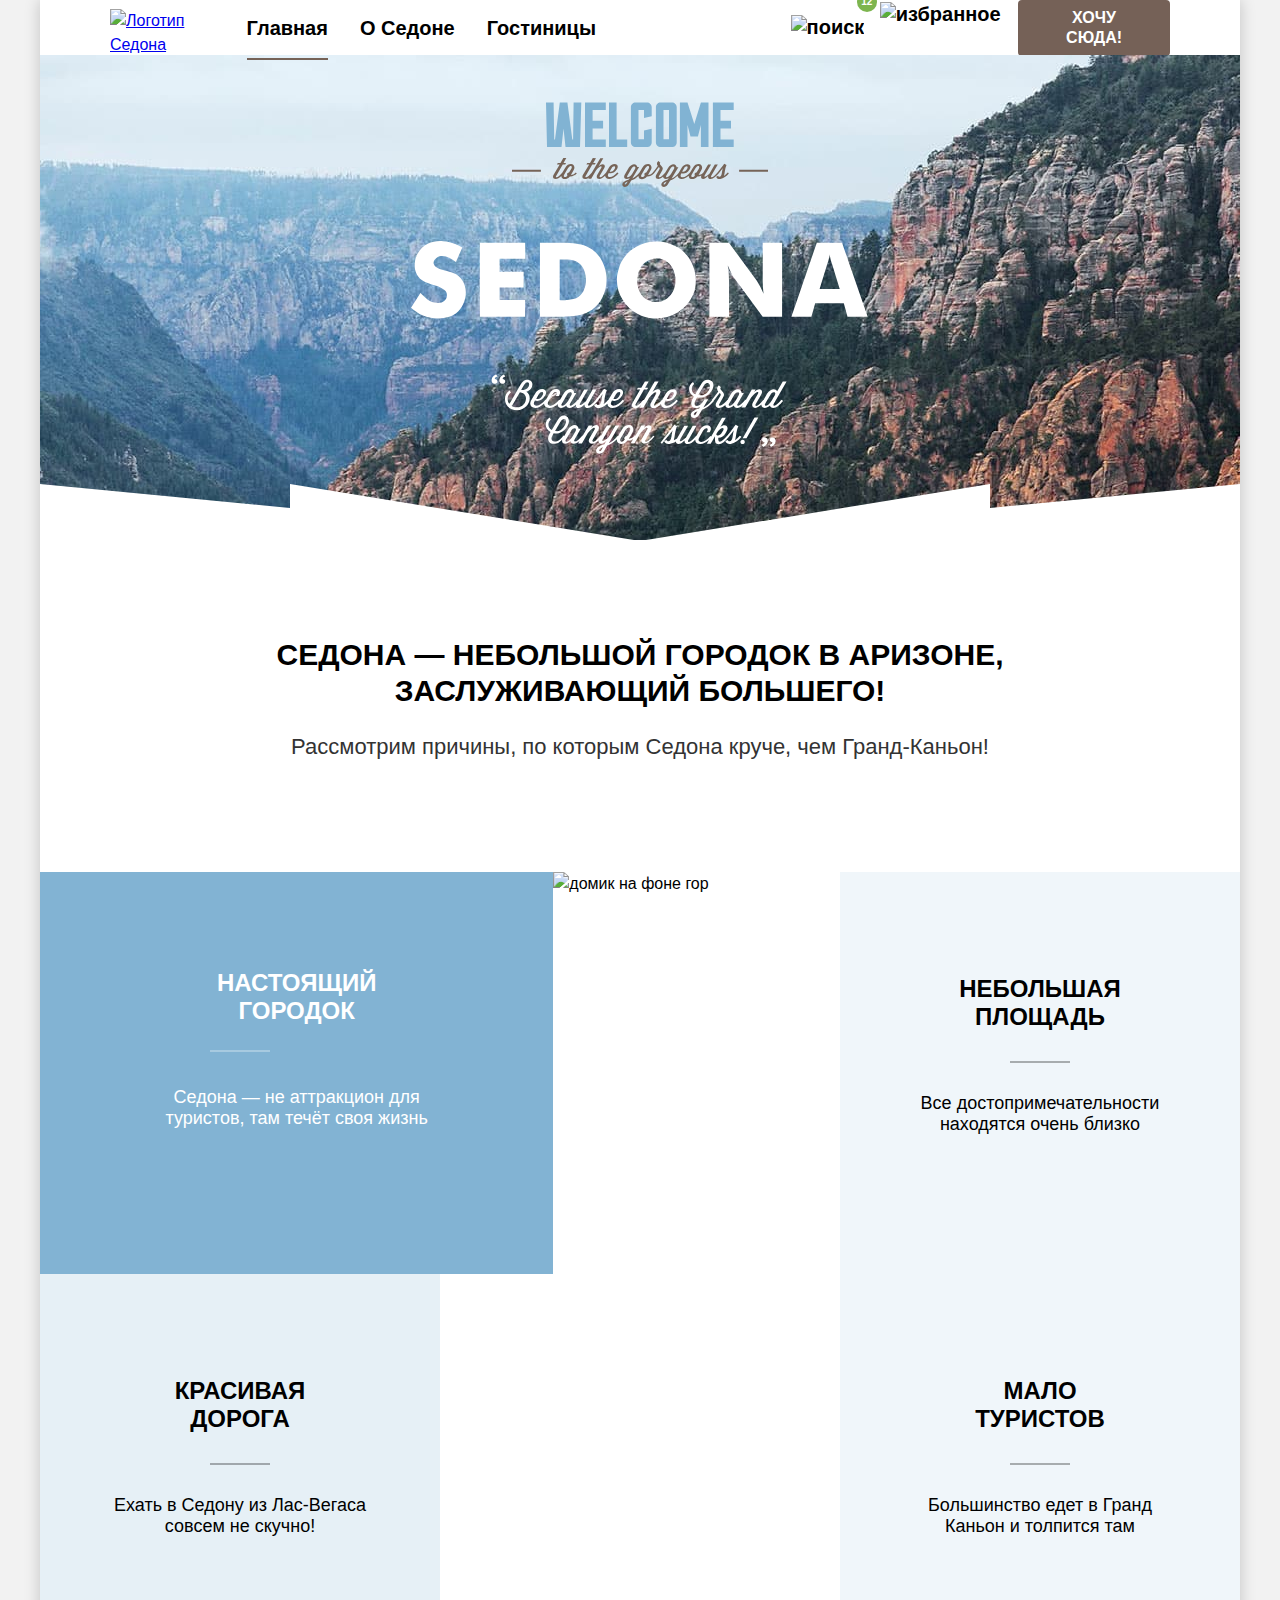
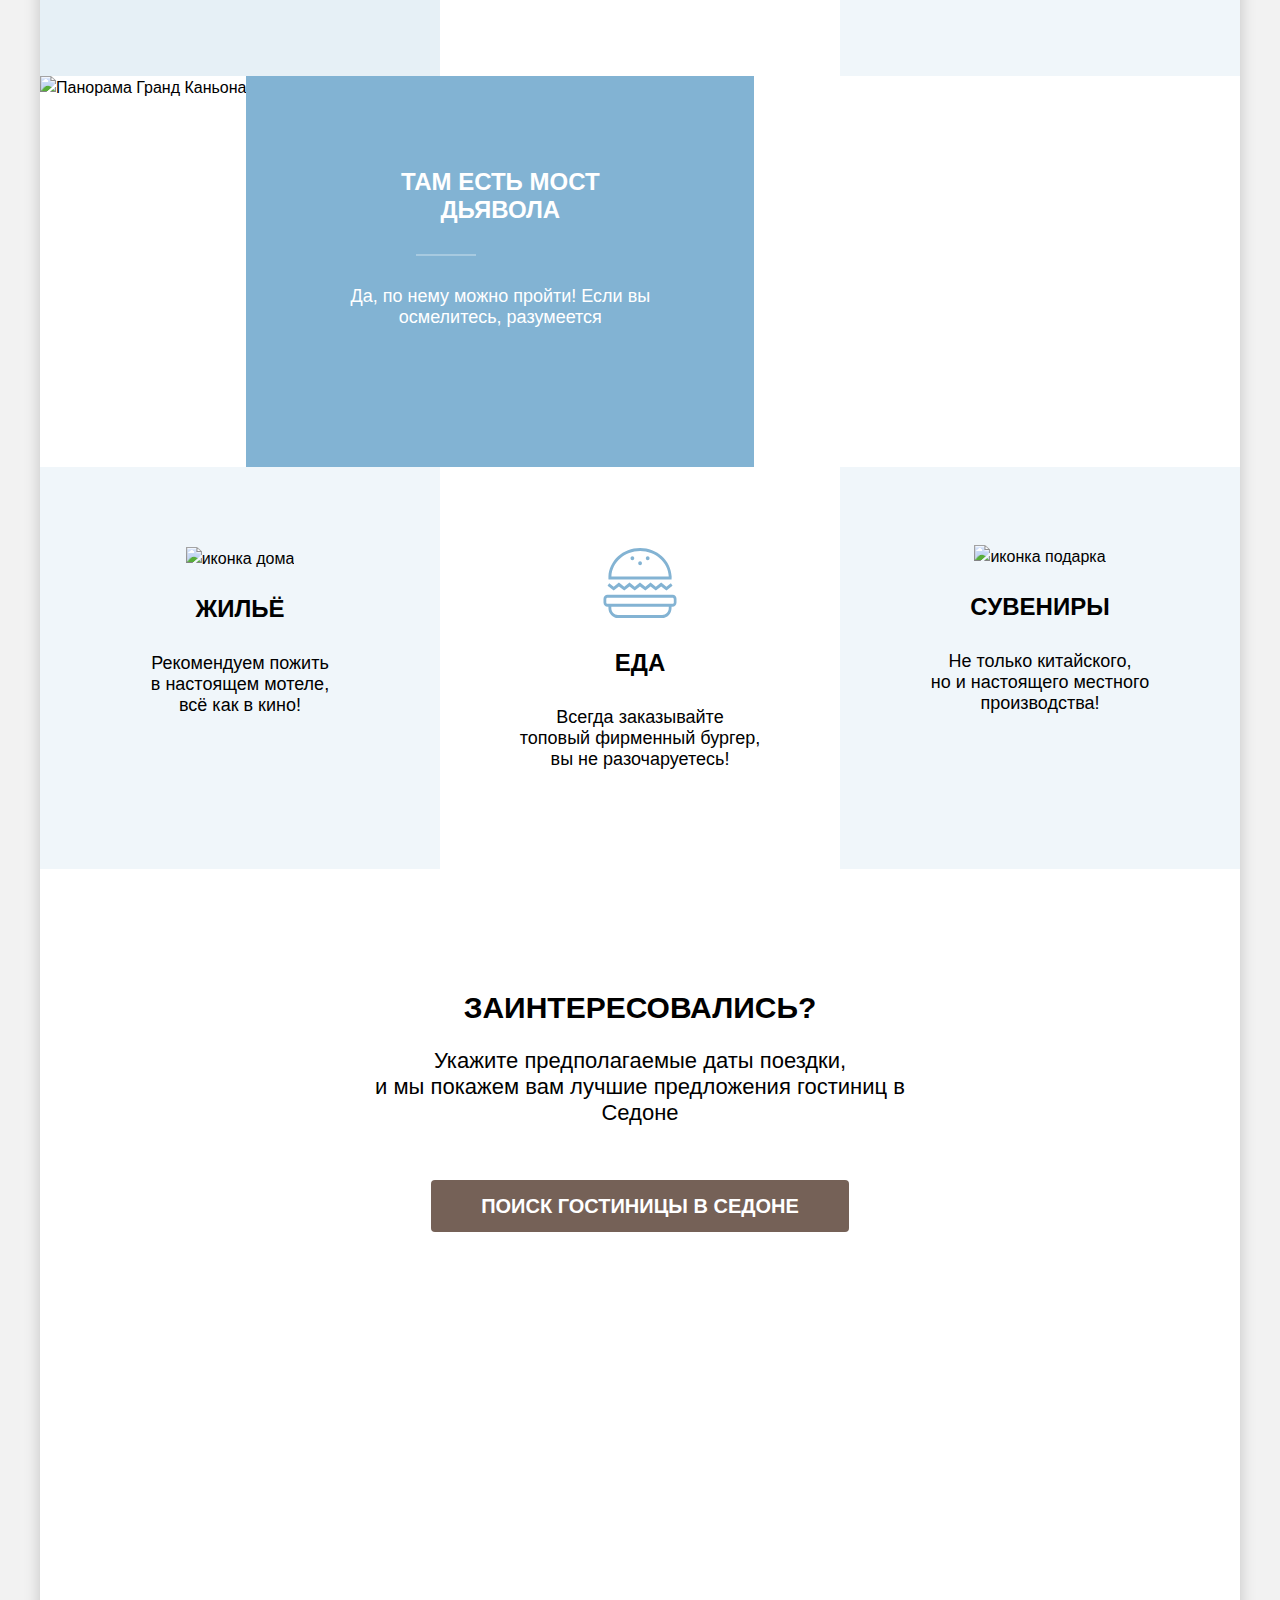
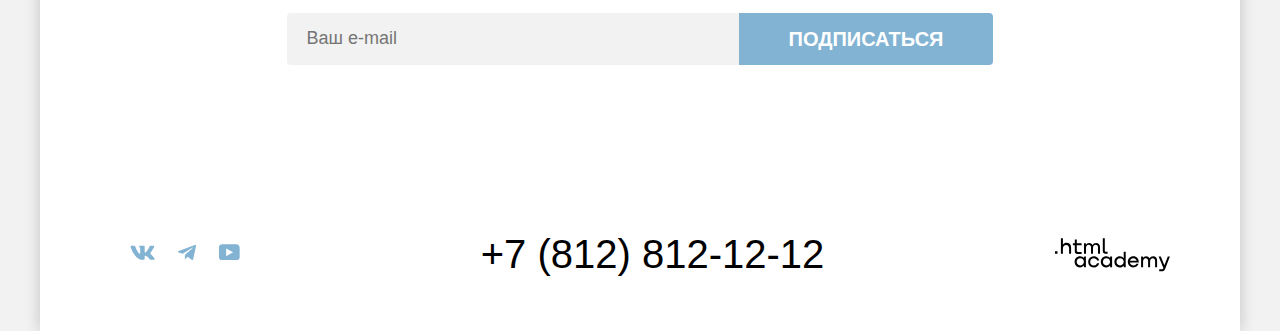
==== commit c9956cc5: "Merge pull request #9 from Thedoz/master" ====
--- a/index.html
+++ b/index.html
@@ -38,7 +38,7 @@
               </a>
             </li>
             <li class="user-item">
-              <a href="#" class="user-link-button">хочу сюда!</a>
+              <button class="user-button button" type="button">хочу сюда!</button>
             </li>
           </ul>
         </nav>
@@ -48,17 +48,22 @@
         <section class="hero">
           <h1 class="visually-hidden">Седона-город в Аризоне</h1>
           <img src="images/welcome.svg" alt="логотип Седона" class="hero-logo">
+          <svg aria-hidden="true" focusable="false" width="1200" height="57" viewBox="0 0 1200 57" fill="none"
+            xmlns="http://www.w3.org/2000/svg">
+            <path d="M0 57V0l250 24V0l350 57L950 0v24l250-24v57H0Z" fill="#fff" />
+          </svg>
         </section>
 
         <section class="advantages">
           <h2>Седона — небольшой городок в Аризоне,<br>
             заслуживающий большего!</h2>
-          <p>Рассмотрим причины, по которым Седона круче, чем Гранд-Каньон!</p>
+          <p class="advantages-txt">Рассмотрим причины, по которым Седона круче, чем Гранд-Каньон!</p>
           <ul class="advantages-list">
-            <li class="advantages-item blue">
-              <div class="advantages-text">
+            <li class="advantages-item">
+              <div class="advantages-text blue">
                 <h3 class="adventages-title">Настоящий городок</h3>
-                <p class="adventages-description">Седона — не аттракцион для туристов, там течёт своя жизнь</p>
+                <p class="adventages-description">Седона — не аттракцион для туристов, там течёт своя
+                  жизнь</p>
               </div>
               <img src="images/photo-sedona.jpg" alt="домик на фоне гор" class="adventages-town">
             </li>
@@ -80,11 +85,12 @@
                 <p class="adventages-description">Большинство едет в Гранд Каньон и толпится там</p>
               </div>
             </li>
-            <li class="advantages-item  blue">
+            <li class="advantages-item">
               <img src="images/photo-canyon.jpg" alt="Панорама Гранд Каньона" class="adventages-canyon">
-              <div class="advantages-text">
+              <div class="advantages-text blue">
                 <h3 class="adventages-title">Там есть мост дьявола</h3>
-                <p class="adventages-description">Да, по нему можно пройти! Если вы осмелитесь, разумеется</p>
+                <p class="adventages-description">Да, по нему можно пройти! Если вы осмелитесь,
+                  разумеется</p>
               </div>
             </li>
           </ul>
@@ -92,25 +98,28 @@
 
         <section class="recommendation">
           <ul class="recommendation-list">
-            <li class="recommendation-item whiteblue">
-              <img src="images/vectorhouse.svg" alt="иконка дома" class="recommendation-icon" Width="75" Height="72">
+            <li class="recommendation-item rec-whiteblue">
+              <img src="images/vectorhouse.svg" alt="иконка дома" class="recommendation-house" Width="75" Height="72">
               <div>
                 <h3 class="recommendation-title">Жильё</h3>
-                <p>Рекомендуем пожить<br> в настоящем мотеле,<br> всё как в кино!</p>
+                <p class="recommendation-text">Рекомендуем пожить<br> в настоящем мотеле,<br> всё как в кино!</p>
               </div>
             </li>
             <li class="recommendation-item">
-              <img src="images/food.svg" alt="иконка бургера" class="recommendation-icon" Width="74" Height="70">
+              <img src="images/food.svg" alt="иконка бургера" class="recommendation-food" Width="74" Height="70">
               <div>
                 <h3 class="recommendation-title ">Еда</h3>
-                <p>Всегда заказывайте<br> топовый фирменный бургер,<br> вы не разочаруетесь!</p>
+                <p class="recommendation-text">Всегда заказывайте<br> топовый фирменный бургер,<br> вы
+                  не разочаруетесь!
+                </p>
               </div>
             </li>
-            <li class="recommendation-item whiteblue">
-              <img src="images/vectorgift.svg" alt="иконка подарка" class="recommendation-icon" Width="64" Height="76">
+            <li class="recommendation-item rec-whiteblue">
+              <img src="images/vectorgift.svg" alt="иконка подарка" class="recommendation-gift" Width="64" Height="76">
               <div>
                 <h3 class="recommendation-title">Сувениры</h3>
-                <p>Не только китайского,<br> но и настоящего местного<br> производства!</p>
+                <p class="recommendation-text">Не только китайского,<br> но и настоящего местного<br>
+                  производства!</p>
               </div>
             </li>
 
@@ -118,9 +127,11 @@
         </section>
 
         <section class="search-hotel">
-          <h2>Заинтересовались?</h2>
-          <p>Укажите предполагаемые даты поездки,<br>и мы покажем вам лучшие предложения гостиниц в Седоне</p>
-          <a href="catalog.html" class="search-link">поиск гостиницы в седоне</a>
+          <h2 class="search-hotel-title">Заинтересовались?</h2>
+          <p class="search-hotel-text">Укажите предполагаемые даты поездки,<br>и мы покажем вам лучшие
+            предложения
+            гостиниц в Седоне</p>
+          <button class="search-button button" type="button">поиск гостиницы в седоне</button>
         </section>
 
         <section class="subscribe">
@@ -138,18 +149,30 @@
           <li class="fotter-social-item">
             <a class="fotter-social-link" href="https://vk.com/htmlacademy"><span
                 class="visually-hidden">ВКонтакте</span>
-              <img src="images/footericon/vk.svg" alt="ВКонтакте" class="button-vk">
+              <svg aria-hidden="true" focusable="false" width="25" height="15" viewBox="0 0 25 15" fill="currentColor"
+                xmlns="http://www.w3.org/2000/svg">
+                <path fill-rule="evenodd" clip-rule="evenodd"
+                  d="M24.12 1.8c.16-.54 0-.94-.8-.94H20.7c-.67 0-.98.34-1.15.73 0 0-1.33 3.2-3.22 5.27-.61.6-.9.8-1.23.8-.16 0-.41-.2-.41-.75v-5.1c0-.66-.19-.95-.74-.95H9.82c-.42 0-.67.3-.67.59 0 .62.95.76 1.04 2.51v3.8c0 .83-.15.98-.48.98-.9 0-3.06-3.2-4.34-6.88-.25-.72-.5-1-1.18-1H1.57c-.75 0-.9.34-.9.73 0 .68.89 4.07 4.14 8.55 2.17 3.06 5.23 4.72 8 4.72 1.68 0 1.88-.37 1.88-1v-2.32c0-.74.16-.88.7-.88.38 0 1.05.19 2.6 1.66 1.79 1.75 2.08 2.54 3.08 2.54h2.63c.75 0 1.12-.37.9-1.1-.23-.72-1.08-1.77-2.2-3.02-.62-.71-1.54-1.48-1.82-1.86-.39-.5-.28-.71 0-1.15 0 0 3.2-4.42 3.54-5.93Z" />
+              </svg>
             </a>
           </li>
           <li class="fotter-social-item">
             <a class="fotter-social-link" href="https://t.me/htmlacademy"><span class="visually-hidden">Телеграм</span>
-              <img src="images/footericon/telegram.svg" alt="Телеграм" class="button-tg">
+              <svg aria-hidden="true" focusable="false" width="18" height="16" viewBox="0 0 18 16" fill="currentColor"
+                xmlns="http://www.w3.org/2000/svg">
+                <path
+                  d="M16.79.96.84 7.1c-1.09.44-1.08 1.05-.2 1.32l4.1 1.28 9.47-5.98c.44-.27.85-.13.52.17l-7.68 6.93-.28 4.22c.41 0 .6-.2.83-.41l1.99-1.94 4.13 3.06c.77.42 1.31.2 1.5-.71l2.72-12.8c.28-1.1-.43-1.61-1.16-1.28Z" />
+              </svg>
             </a>
           </li>
           <li class="fotter-social-item">
             <a class="fotter-social-link" href="https://www.youtube.com/user/htmlacademy"><span
                 class="visually-hidden">Ютуб</span>
-              <img src="images/footericon/youtube.svg" alt="Ютуб" class="button-yt">
+              <svg aria-hidden="true" focusable="false" width="22" height="16" viewBox="0 0 22 17" fill="currentColor"
+                xmlns="http://www.w3.org/2000/svg">
+                <path
+                  d="M18.94.36H3.51C1.65.36.33 1.95.33 3.76v10.09c0 1.91 1.32 3.5 3.18 3.5h15.65c1.64 0 3.17-1.59 3.17-3.4V3.76c-.22-1.8-1.53-3.4-3.39-3.4ZM7.99 12.89V4.82l7.34 4.04-7.34 4.03Z" />
+              </svg>
             </a>
           </li>
         </ul>
@@ -157,8 +180,11 @@
           <a href="tel:+78128121212" class="footer-contacts-address-phone">+7 (812) 812-12-12</a>
         </address>
         <a href="https://htmlacademy.ru/" class="htmlacademy-link">
-          <img src="images/footericon/htmlacademy.svg " alt="Логотип HTML Academy" class="page-footer-logo" Width="115"
-            Height="33">
+          <svg aria-hidden="true" focusable="false" width="115" height="34" viewBox="0 0 115 34" fill="currentColor"
+            xmlns="http://www.w3.org/2000/svg">
+            <path
+              d="M0 13.26v2.6h2.5v-2.6H0ZM11.6 4.86c-1.6 0-2.8.7-3.6 1.7h-.1V.36h-2v15.5h2v-5.3c0-2.1 1.3-3.6 3.3-3.6 1.8 0 2.9 1.4 2.9 3.2v5.7h2v-6.1c.1-3-1.8-4.9-4.5-4.9ZM26.6 5.16h-4.8v-3.7h-2v3.8h-1.9v2h1.9v6c0 1.7 1 2.7 2.7 2.7h4.1v-2h-3.7c-.7 0-1.1-.4-1.1-1.1v-5.7h4.8v-2ZM41.1 4.96c-1.6 0-2.9.8-3.5 2.1h-.1c-.6-1.2-1.8-2.1-3.4-2.1-1.4 0-2.5.8-3.1 1.8h-.1v-1.6H29v10.6h2v-5.4c0-2 1-3.5 2.6-3.5 1.5 0 2.4 1 2.4 2.6v6.3h2v-5.6c0-2.4 1.4-3.3 2.6-3.3 1.5 0 2.4 1 2.4 2.6v6.3h2v-6.5c.1-2.5-1.4-4.3-3.9-4.3ZM47.8 13.06c0 1.7 1 2.7 2.8 2.7h2v-2h-1.7c-.7 0-1.1-.4-1.1-1.1V.36h-2v12.7ZM28.9 20.06c-.9-1.1-2.2-1.8-3.9-1.8-3.1 0-5.4 2.3-5.4 5.6s2.3 5.6 5.4 5.6c1.8 0 3-.8 3.8-1.9h.1v1.6h2v-10.6h-2v1.5Zm-3.6 7.4c-2.2 0-3.6-1.6-3.6-3.6s1.4-3.6 3.6-3.6 3.6 1.6 3.6 3.6c0 1.9-1.4 3.6-3.6 3.6ZM44.2 22.36c-.5-2.4-2.6-4.1-5.4-4.1a5.4 5.4 0 0 0-5.6 5.6c0 3.1 2.2 5.6 5.6 5.6 2.8 0 4.9-1.8 5.4-4.2h-2.1a3.4 3.4 0 0 1-3.3 2.3c-2.2 0-3.6-1.6-3.6-3.6s1.4-3.6 3.6-3.6c1.6 0 2.8 1 3.3 2.2h2.1v-.2ZM55.1 20.06c-.9-1.1-2.2-1.8-3.9-1.8-3.1 0-5.4 2.3-5.4 5.6s2.3 5.6 5.4 5.6c1.8 0 3-.8 3.8-1.9h.1v1.6h2v-10.6h-2v1.5Zm-3.6 7.4c-2.2 0-3.6-1.6-3.6-3.6s1.4-3.6 3.6-3.6 3.6 1.6 3.6 3.6c0 1.9-1.5 3.6-3.6 3.6ZM68.7 20.16c-.9-1.1-2.2-1.9-3.9-1.9-3.1 0-5.4 2.3-5.4 5.6s2.2 5.6 5.4 5.6c1.7 0 3-.8 3.8-1.8h.1v1.5h2v-15.4h-2v6.4Zm-3.6 7.3c-2.2 0-3.6-1.6-3.6-3.6s1.4-3.6 3.6-3.6 3.6 1.6 3.6 3.6c-.1 2-1.5 3.6-3.6 3.6ZM78.3 18.26c-3.3 0-5.5 2.5-5.5 5.6 0 3 2.1 5.6 5.5 5.6 2.5 0 4.5-1.3 5.2-3.6h-2.1c-.5 1-1.6 1.6-3 1.6-1.9 0-3.3-1.3-3.4-2.9h8.8c.2-3.6-2-6.3-5.5-6.3Zm0 1.9c1.7 0 3 1 3.3 2.6h-6.5c.3-1.5 1.5-2.6 3.2-2.6ZM98.2 18.26c-1.6 0-2.9.8-3.6 2h-.1c-.6-1.2-1.8-2-3.4-2-1.4 0-2.5.7-3.1 1.8v-1.5h-1.9v10.6h2v-5.4c0-2 1-3.4 2.6-3.5 1.5 0 2.4 1 2.4 2.6v6.3h2v-5.6c0-2.4 1.4-3.3 2.6-3.3 1.5 0 2.4 1 2.4 2.6v6.3h2v-6.5c.1-2.6-1.4-4.4-3.9-4.4ZM109.4 27.36l-3.6-8.9h-2.2l4.8 11.6c-.3.9-.7 1.2-1.7 1.2h-2.5v2h2.5c1.8 0 2.8-.8 3.5-2.6l4.7-12.2h-2.1l-3.4 8.9Z" />
+          </svg>
         </a>
       </footer>
     </div>
--- a/styles/styles.css
+++ b/styles/styles.css
@@ -41,7 +41,8 @@
   overflow: hidden;
 }
 .button{
-  border: 0;
+  font-family: "PT Sans", sans-serif;
+  border: none;
   cursor: pointer;
 }
 
@@ -54,8 +55,10 @@
   margin: 0;
 }
 .page-header-logo{
+  position: relative;
   width: 140px;
   height: 70px;
+  z-index: 1;
 }
 .navigation-list{
   display: flex;
@@ -66,6 +69,7 @@
   margin:0;
   align-items: center;
   margin-bottom: 10px;
+  margin-right: 100px;
 }
 .navigation-link{
   display: block;
@@ -77,6 +81,20 @@
   text-align: center;
   text-decoration: none;
 }
+.navigation-link-current{
+  position: relative;
+}
+.navigation-link-current::after{
+  content: '';
+  position: absolute;
+  bottom: -4px;
+  left: 16px;
+  width: calc(100% - 32px);
+  height: 2px;
+  background-color: #756257;
+  z-index: 2;
+}
+
 .navigation-user-list{
   list-style: none;
   display: flex;
@@ -86,7 +104,6 @@
   align-items: center;
   margin-bottom: 10px;
 }
-
 .user-link{
   font-weight: 700;
   font-size: 20px;
@@ -95,8 +112,7 @@
   text-decoration: none;
   padding: 16px 13px;
 }
-.user-link-button{
-  text-decoration: none;
+.user-button{
   color: #ffffff;
   background: #756157;
   border-radius: 4px;
@@ -106,6 +122,16 @@
   line-height: 20px;
   padding: 8px 34px;
   margin-left: 20px;
+}
+.user-button:hover{
+  background: #615048;
+}
+.user-button:focus{
+  background: #615048;
+}
+.user-button:active{
+  background: #756157;
+  color: rgba(255, 255, 255, 0.3);
 }
 .user-link-fav{
   position: relative;
@@ -130,18 +156,21 @@
 
 
 /* main */
-.main-index{}
-
 .hero{
-  background: url("../images/vectorhero.svg") no-repeat,url("../images/index-background.jpg") no-repeat;
-  background-position: center bottom, center;
+  position: relative;
+  background: url("../images/index-background.jpg") no-repeat;
+  background-position: center;
   text-align: center;
   margin: auto;
   margin-top: -15px;
   padding-top: 51px;
   padding-bottom: 82px;
 }
-
+.hero svg{
+  position: absolute;
+  bottom: 2.5px;
+  left: 0;
+}
 
 .advantages{
   text-align: center;
@@ -152,9 +181,6 @@
   padding-bottom: 90px;
   width: 60%;
 }
-.las-vegas{
-  width: 65%;
-}
 .advantages h2{
   font-weight: 700;
   font-size: 30px;
@@ -164,8 +190,11 @@
   padding-top: 69px;
   margin-bottom: 25px;
 }
-.advantages p{
+.advantages-txt{
   padding-bottom: 90px;
+  font-size: 22px;
+  line-height: 26px;
+  color: #333333;
 }
 .advantages-list{
   display: flex;
@@ -175,43 +204,84 @@
   padding: 0;
   margin: 0;
 }
-.advantages-text{
-  display: flex;
-  justify-content: center;
-  align-items: center;
-  flex-direction: column;
-}
-
 .advantages-item{
   display: flex;
 }
- .blue{
-  background: #82B3D3;
-  color: #ffffff;
-}
-.whiteblue{
-  background: rgba(131, 179, 211, 0.12);
-  width: 400px;
-}
-.lightblue{
-  background: rgba(131, 179, 211, 0.2);
-  width: 400px;
-}
-.adventages-title{
-  font-weight: 700;
-  font-size: 24px;
-  line-height: 28px;
-  text-transform: uppercase;
-  width: 43%;
-  margin: 0 auto;
-  margin-bottom: 62px;
-  padding-top: 103px;
-}
-.advantages-item p{
+.adventages-description{
   font-size: 18px;
   line-height: 21px;
   padding-bottom: 121px;
-}
+  margin-top: 62px;
+}
+.advantages-text{
+  display: flex;
+  justify-content: center;
+  align-items: center;
+  flex-direction: column;
+}
+.adventages-title{
+  font-weight: 700;
+  font-size: 24px;
+  line-height: 28px;
+  text-transform: uppercase;
+  width: 43%;
+  margin: 0 auto;
+}
+.las-vegas{
+  font-size: 18px;
+  line-height: 21px;
+  padding-bottom: 121px;
+  margin-top: 62px;
+  width: 65%;
+}
+
+.blue{
+  position: relative;
+  background: #82B3D3;
+  color: #ffffff;
+  padding-top: 92px;
+}
+.blue::before{
+  content: '';
+  position: absolute;
+  width: 60px;
+  height: 2px;
+  top: 178px;
+  left: 170px;
+  background: rgba(255, 255, 255, 0.3);
+}
+.whiteblue{
+  position: relative;
+  background: rgba(131, 179, 211, 0.12);
+  width: 400px;
+  padding-top: 103px;
+}
+.whiteblue::before{
+  content: '';
+  position: absolute;
+  width: 60px;
+  height: 2px;
+  top: 189px;
+  left: 170px;
+  background: rgba(0, 0, 0, 0.3);
+}
+.lightblue{
+  position: relative;
+  padding-top: 103px;
+  background: rgba(131, 179, 211, 0.2);
+  width: 400px;
+}
+.lightblue::before{
+  content: '';
+  position: absolute;
+  width: 60px;
+  height: 2px;
+  top: 189px;
+  left: 170px;
+  background: rgba(0, 0, 0, 0.3);
+}
+
+
 
 .recommendation{
   text-align: center;
@@ -232,37 +302,43 @@
   line-height: 28px;
   text-transform: uppercase;
 }
-.recommendation-item p{
+.recommendation-text{
   font-size: 18px;
   line-height: 21px;
-  padding-bottom: 80px;
+  padding-bottom: 81px;
   margin-top: 30px;
 }
-.recommendation-icon{
+.recommendation-house{
   padding-top: 80px;
-  margin-bottom: 30px;
-}
-
+}
+.recommendation-food{
+  padding-top: 81px;
+}
+.recommendation-gift{
+  padding-top: 78px;
+}
+.rec-whiteblue{
+  background: rgba(131, 179, 211, 0.12);
+}
 
 
 .search-hotel{
   text-align: center;
   padding: 96px 304px;
 }
-.search-hotel h2{
+.search-hotel-title{
   font-weight: 700;
   font-size: 30px;
   line-height: 36px;
   text-transform: uppercase;
   margin-bottom: 20px;
 }
-.search-hotel p{
+.search-hotel-text{
   font-size: 22px;
   line-height: 26px;
   margin-bottom: 54px;
 }
-.search-link{
-  text-decoration: none;
+.search-button{
   color: #ffffff;
   text-transform: uppercase;
   font-weight: 700;
@@ -271,6 +347,16 @@
   background: #756157;
   border-radius: 4px;
   padding: 8px 50px;
+}
+.search-button:hover{
+  background: #615048;
+}
+.search-button:focus{
+  background: #615048;
+}
+.search-button:active{
+  background: #756157;
+  color: rgba(255, 255, 255, 0.3);
 }
 
 .subscribe{
@@ -281,7 +367,6 @@
   background-size: cover;
   padding-top: 96px;
   padding-bottom: 104px;
-
 }
 .subscribe-title{
   font-weight: 700;
@@ -303,26 +388,36 @@
   align-items: center;
 }
 .field{
+  font-family: "PT Sans", sans-serif;
   width: 452px;
   height: 52px;
   background: #F2F2F2;
   border-radius: 4px 0 0 4px;
   font-size: 18px;
-  border: 0;
+  border: none;
   box-sizing: border-box;
   padding-left: 20px;
-
+  line-height: 24px;
 }
 .subscribe-button{
   color: #ffffff;
   background-color: #82B3D3;
   font-weight: 700;
   text-transform: uppercase;
-  height: 52px;
   font-size: 20px;
   line-height: 36px;
   border-radius: 0 4px 4px 0;
-  width: 232px;
+  padding: 8px 50px;
+}
+.subscribe-button:hover{
+  background: #68A2CA;
+}
+.subscribe-button:focus{
+  background: #68A2CA;
+}
+.subscribe-button:active{
+  background: #82B3D3;
+  color: rgba(255, 255, 255, 0.3);
 }
 
 
@@ -343,10 +438,20 @@
   height: 50px;
 }
 .fotter-social-link{
-  display: flex;
+  width: 47px;
+  height: 40px;
   padding: 13px 10px;
-}
-
+  color: #83B3D3;
+}
+.fotter-social-link:hover{
+  color: #68A2CA;
+}
+.fotter-social-link:focus{
+  color: #68A2CA;
+}
+.fotter-social-link:active{
+  color: rgba(104, 162, 202, 0.3);
+}
 .footer-contacts-address-phone{
   text-decoration: none;
   color: #000000;
@@ -355,17 +460,37 @@
   text-transform: uppercase;
   font-style: normal;
 }
-
+.footer-contacts-address-phone:hover{
+  color: #756157;
+}
+.footer-contacts-address-phone:focus{
+  color: #756157;
+}
+.footer-contacts-address-phone:active{
+  color: rgba(117, 97, 87, 0.3);
+}
+.htmlacademy-link{
+  width: 115px;
+  height: 33px;
+  color: #000000;
+}
+.htmlacademy-link:hover{
+  color: #756157;
+}
+.htmlacademy-link:focus{
+  color: #756157;
+}
+.htmlacademy-link:active{
+  color: rgba(117, 97, 87, 0.3);
+}
 
 /* catalog */
-.main-catalog{}
-
 .catalog-hotel{
   color: #ffffff;
   background: url("../images/catalog-background.jpg") no-repeat;
   margin: 0 auto;
   background-size: cover;
-  margin-top: -15px;
+  margin-top: -12px;
 }
 .inner-header-title{
   font-weight: 700;
@@ -373,6 +498,7 @@
   line-height: 78px;
   padding-left: 70px;
   margin: 0;
+  padding-top: 35px;
 }
 .breadcrumbs{
   display: flex;
@@ -386,25 +512,61 @@
 }
 .breadcrumbs-link-index{
   margin-right: 29px;
-}
-
-
+  color: #ffffff;
+}
+.breadcrumbs-link-index:hover{
+  color:  rgba(255, 255, 255, 0.6);
+}
+.breadcrumbs-link-index:focus{
+  color: #ffffff;
+}
+.breadcrumbs-link-index:active{
+  color: rgba(255, 255, 255, 0.3);
+}
+
+.catalog-filter{
+  display: flex;
+  padding: 0;
+  margin: 0 70px;
+  margin-top: 40px;
+  padding-bottom: 70px;
+}
 .catalog-filter-group{
-  border: 0;
+  margin: 0;
+  padding: 0;
+  border: none;
 }
 .catalog-filter-title{
   font-weight: 700;
   font-size: 20px;
+  line-height: 24px;
+  margin-bottom: 32px;
+  margin-right: 70px;
 }
 .catalog-filter-list{
   list-style: none;
   font-size: 18px;
   line-height: 23px;
+  margin: 0;
+  padding: 0;
+}
+.filter-button{
+  display: flex;
+  flex-direction: column;
+  margin: 0;
+  padding: 0;
+  margin-top: 56px;
+  margin-left: auto;
+}
+
+.button-apply,
+.button-reset{
+  margin: 0;
+  padding: 0;
 }
 .button-apply{
   color: #ffffff;
-  width: 191px;
-  height: 36px;
+  padding: 8px 50px;
   font-weight: 700;
   font-size: 16px;
   line-height: 20px;
@@ -412,62 +574,113 @@
   background: #82B3D3;
   border-radius: 4px;
 }
+.button-apply:hover{
+  background: #68A2CA;
+}
+.button-apply:focus{
+  background: #68A2CA;
+}
+.button-apply:active{
+  background: #82B3D3;
+  color: rgba(255, 255, 255, 0.3);
+}
 .button-reset{
   color: #ffffff;
   background: none;
-  width: 191px;
-  height: 36px;
-  text-transform: uppercase;
-}
+  padding: 8px 57px;
+  font-weight: 700;
+  font-size: 16px;
+  line-height: 20px;
+  text-transform: uppercase;
+  margin-top: 32px;
+}
+.button-reset:hover{
+  opacity: 0.6;
+}
+.button-reset:focus{
+  border: 3px solid #83B3D3;
+  border-radius: 4px;
+}
+.button-reset:active{
+  color: rgba(255, 255, 255, 0.3);
+}
+
 
 .sorting{
+  margin: 0;
   display: flex;
   justify-content: space-between;
   align-items: center;
   padding: 50px 70px 40px;
-}
-.sorting-view{
-  width: 160px;
-  display: flex;
-  justify-content: space-between;
-  align-items: center;
 }
 .sorting-title{
   font-weight: 700;
   font-size: 30px;
   line-height: 36px;
   text-transform: uppercase;
-  margin-right: 200px;
 }
 .select-control{
   cursor: pointer;
-  width: 292px;
-  height: 49px;
   border: 2px solid #E5E5E5;
   border-radius: 4px;
   font-size: 18px;
   line-height: 21px;
   color: #333333;
   appearance: none;
-  padding: 14px 20px;
+  width: 292px;
+  padding: 14px 30px 14px 20px;
   background: url('../images/catalog/arrow-down.svg') no-repeat;
   background-position: 95% 50%;
-}
+  margin-left: 100px;
+}
+.select-control:hover{
+  border: 2px solid #68A2CA;
+}
+.select-control:focus{
+  border: 2px solid #68A2CA;
+}
+.select-control:active{
+  border: 2px solid #3F5E72;
+}
+.sorting-view{
+  width: 160px;
+  display: flex;
+  justify-content: space-between;
+  align-items: center;
+}
+.card-grid-toggle{
+  display: flex;
+  align-items: center;
+  justify-content: center;
+  width: 48px;
+  height: 48px;
+  border: 2px solid #E5E5E5;
+  border-radius: 4px;
+}
+.card-grid-toggle:hover{
+  border: 2px solid #000000;
+}
+.card-grid-toggle:focus{
+  border: 2px solid #68A2CA;
+}
+.card-grid-toggle:active{
+  border: 2px solid #000000;
+}
+
 
 
 .hotel-list{
-  display: flex;
+  display: grid;
+  grid-template-columns: 340px 340px 340px;
+  gap: 20px;
   list-style: none;
-  flex-wrap: wrap;
   padding: 0;
   margin: 0 70px;
-  justify-content: space-between;
+  margin-bottom: 80px;
 }
 .hotel-card{
   border: 1px solid #E6E6E6;
   border-radius: 4px;
-  width: 340px;
-  margin-bottom: 20px;
   padding-top: 20px;
 }
 .hotel-card-text{
@@ -476,12 +689,14 @@
   justify-content: space-between;
   align-items: center;
   padding: 0 20px;
+  margin: 0;
 }
 .hotel-card-title{
+  margin: 0;
+  padding: 16px 20px;
   font-weight: 700;
   font-size: 24px;
   line-height: 28px;
-  width: 100%;
 }
 .hotel-card-image{
   padding: 0 20px;
@@ -495,6 +710,15 @@
   font-size: 18px;
   line-height: 21px;
   width: 50%;
+  margin: 0;
+  padding: 0;
+  margin-bottom: 16px;
+}
+.hotel-card-price{
+  justify-content: end;
+}
+.hotel-card-type{
+ justify-content: start;
 }
 .hotel-card-link{
   color: #000000;
@@ -503,6 +727,7 @@
   font-size: 24px;
   line-height: 28px;
 }
+
 .hotel-card-more {
   color: #ffffff;
   font-weight: 700;
@@ -514,16 +739,36 @@
   border-radius: 4px;
   padding: 8px 26px;
 }
+.hotel-card-more:hover{
+  background: #615048;
+}
+.hotel-card-more:focus{
+  background: #615048;
+}
+.hotel-card-more:active{
+  color: rgba(255, 255, 255, 0.3);
+  background: #756157;
+}
 .hotel-card-tofavorit{
   color: #ffffff;
   font-weight: 700;
   font-size: 16px;
   line-height: 20px;
   text-transform: uppercase;
-  width: 140px;
-  height: 36px;
+  padding: 8px 20px;
   background: #82B3D3;
   border-radius: 4px;
+  margin-left: auto;
+}
+.hotel-card-tofavorit:hover{
+  background: #68A2CA;
+}
+.hotel-card-tofavorit:focus{
+  background: #68A2CA;
+}
+.hotel-card-tofavorit:active{
+  color: rgba(255, 255, 255, 0.3);
+  background: #82B3D3;
 }
 .hotel-card-infavorit{
   color: #ffffff;
@@ -531,23 +776,32 @@
   font-size: 16px;
   line-height: 20px;
   text-transform: uppercase;
-  width: 140px;
-  height: 36px;
+  padding: 8px 18px;
   background: #7DB54F;
   border-radius: 4px;
+  margin-left: auto;
+}
+.hotel-card-infavorit:hover{
+  background: #6C9E42;
+}
+.hotel-card-infavorit:focus{
+  background: #6C9E42;
+}
+.hotel-card-infavorit:active{
+  color: rgba(255, 255, 255, 0.3);
+  background: #7DB54F;
 }
 .hotel-card-raiting{
   color: #333333;
-  font-weight: 700;
   font-size: 16px;
   line-height: 20px;
   text-transform: uppercase;
-  width: 140px;
   background: #F2F2F2;
   border-radius: 4px;
   text-align: center;
-  padding: 9px 0;
-
+  padding: 8px 22px;
+  justify-content: center;
+  margin-left: auto;
 }
 
 .pagination-number{
@@ -555,7 +809,7 @@
   align-items: center;
   list-style: none;
   padding: 0;
-  margin: 80px 70px 60px;
+  margin: 0 70px;
 }
 .pagination-link{
   color: #ffffff;
@@ -573,6 +827,16 @@
   align-items: center;
   margin-right: 8px;
 }
+.pagination-link:hover{
+  background: #68A2CA;
+}
+.pagination-link:focus{
+  background: #68A2CA;
+}
+.pagination-link:active{
+  color: rgba(255, 255, 255, 0.3);
+  background: #82B3D3;
+}
 .pagination-span{
   font-size: 22px;
   line-height: 26px;
@@ -581,12 +845,14 @@
 .pagination-current{
   color: #000000;
   background: #F2F2F2;
-
 }
 
 .subscribe-catalog{
   text-align: center;
   background-size: 100% auto;
+  margin: 0;
+  padding: 0;
+  padding-bottom: 104px;
+  margin-top: 60px;
   padding-top: 96px;
-  padding-bottom: 104px;
-}
+}
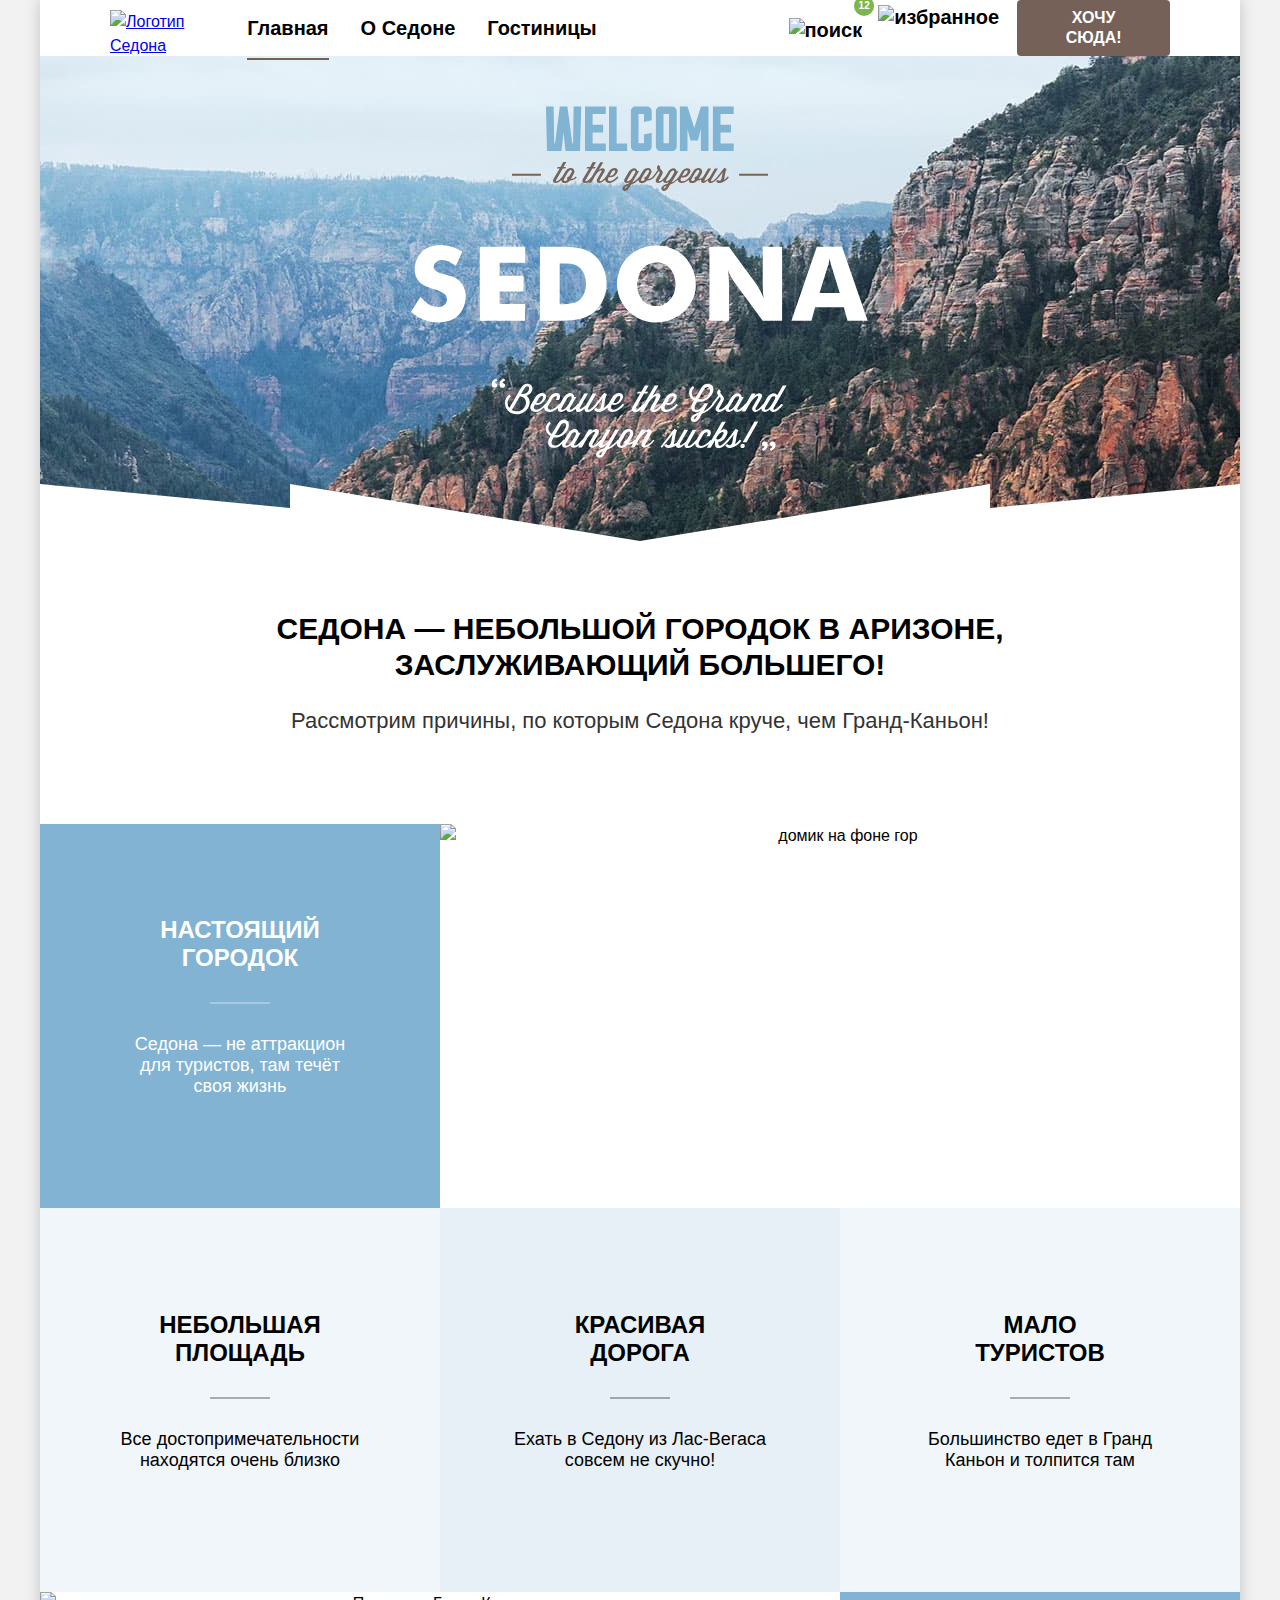
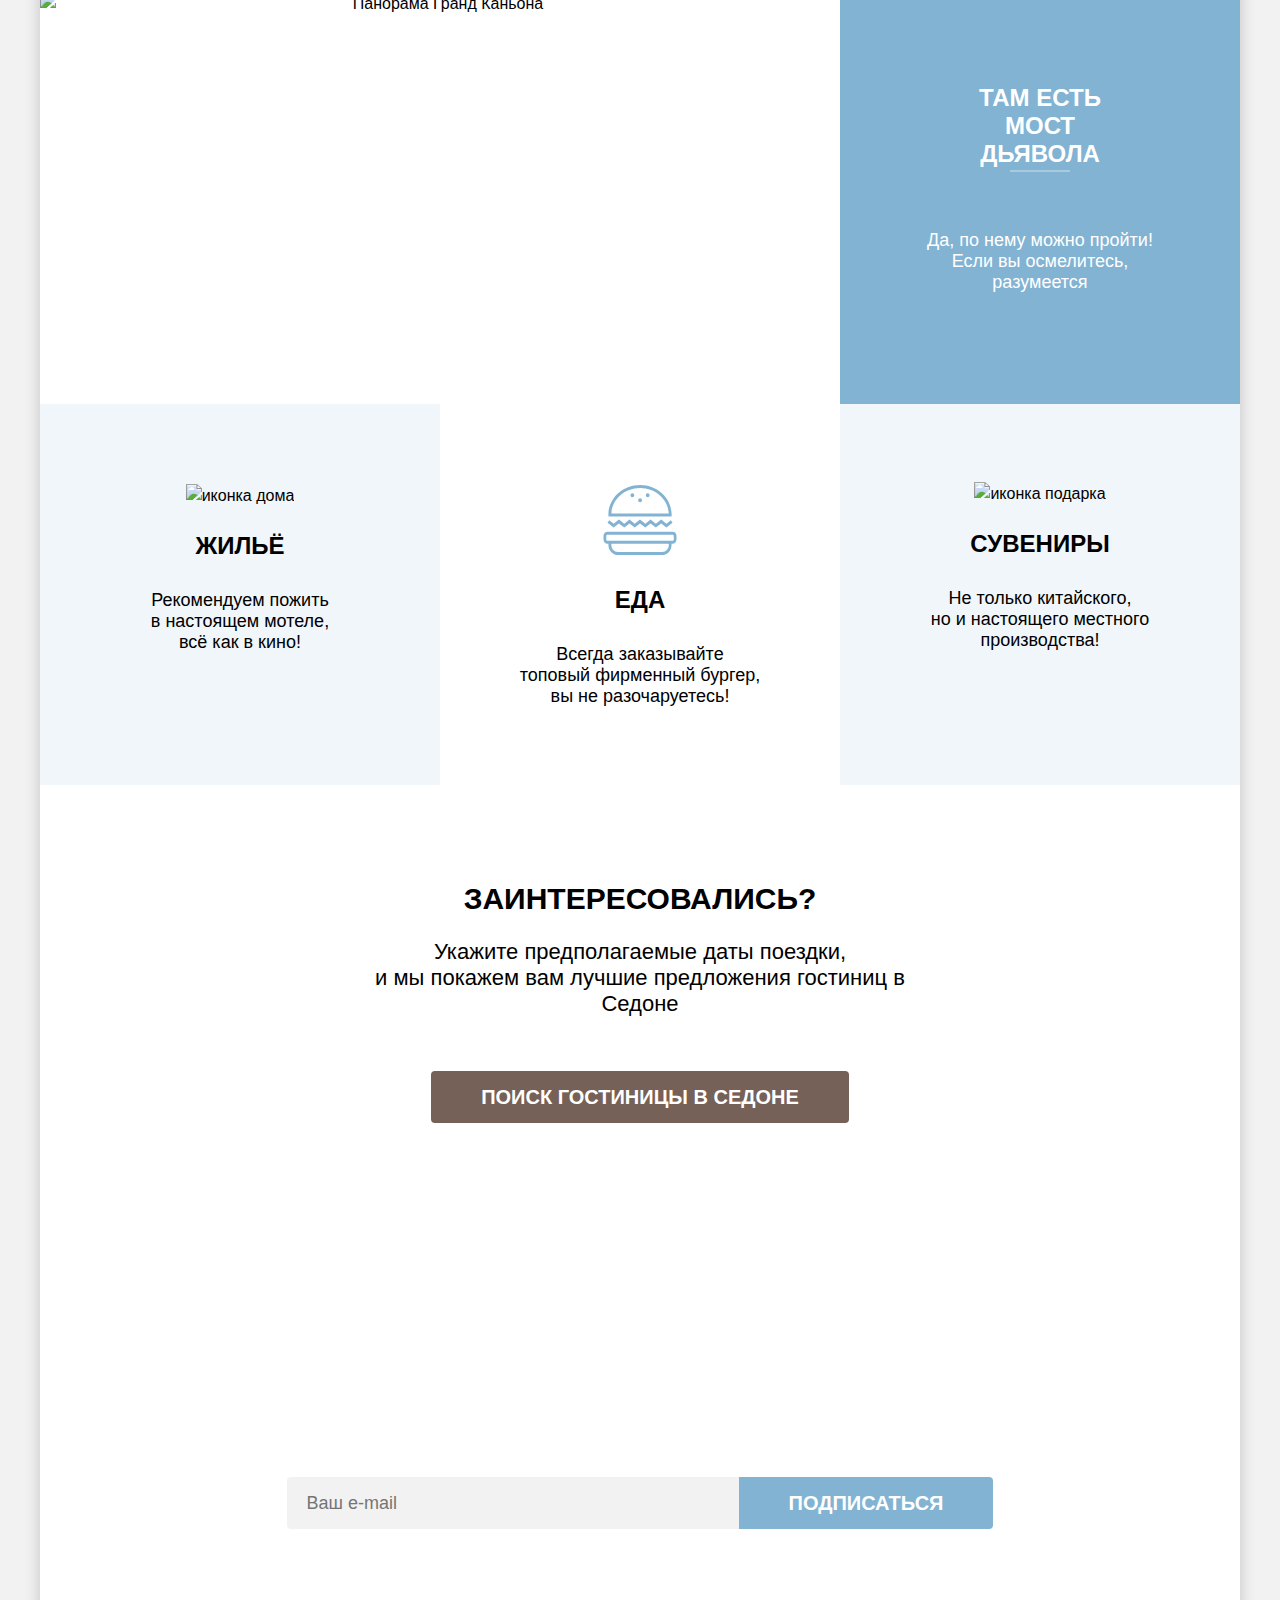
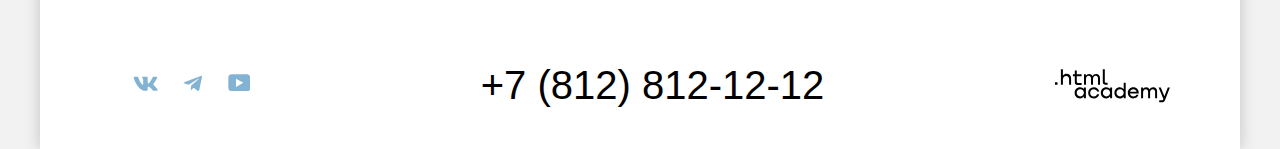
==== commit 963bca1a: "Добавляет правки в формы" ====
--- a/index.html
+++ b/index.html
@@ -65,7 +65,8 @@
                 <p class="adventages-description">Седона — не аттракцион для туристов, там течёт своя
                   жизнь</p>
               </div>
-              <img src="images/photo-sedona.jpg" alt="домик на фоне гор" class="adventages-town">
+              <img src="images/photo-sedona.jpg" alt="домик на фоне гор" class="adventages-town" width="800"
+                height="384">
             </li>
             <li class="advantages-item  whiteblue">
               <div class="advantages-text">
@@ -76,7 +77,7 @@
             <li class="advantages-item lightblue">
               <div class="advantages-text">
                 <h3 class="adventages-title">Красивая дорога</h3>
-                <p class="las-vegas">Ехать в Седону из Лас-Вегаса совсем не скучно!</p>
+                <p class="adventages-description las-vegas">Ехать в Седону из Лас-Вегаса совсем не скучно!</p>
               </div>
             </li>
             <li class="advantages-item  whiteblue">
@@ -86,7 +87,8 @@
               </div>
             </li>
             <li class="advantages-item">
-              <img src="images/photo-canyon.jpg" alt="Панорама Гранд Каньона" class="adventages-canyon">
+              <img src="images/photo-canyon.jpg" alt="Панорама Гранд Каньона" class="adventages-canyon" Width="800"
+                Height="384">
               <div class="advantages-text blue">
                 <h3 class="adventages-title">Там есть мост дьявола</h3>
                 <p class="adventages-description">Да, по нему можно пройти! Если вы осмелитесь,
@@ -168,7 +170,7 @@
           <li class="fotter-social-item">
             <a class="fotter-social-link" href="https://www.youtube.com/user/htmlacademy"><span
                 class="visually-hidden">Ютуб</span>
-              <svg aria-hidden="true" focusable="false" width="22" height="16" viewBox="0 0 22 17" fill="currentColor"
+              <svg aria-hidden="true" focusable="false" width="22" height="17" viewBox="0 0 22 17" fill="currentColor"
                 xmlns="http://www.w3.org/2000/svg">
                 <path
                   d="M18.94.36H3.51C1.65.36.33 1.95.33 3.76v10.09c0 1.91 1.32 3.5 3.18 3.5h15.65c1.64 0 3.17-1.59 3.17-3.4V3.76c-.22-1.8-1.53-3.4-3.39-3.4ZM7.99 12.89V4.82l7.34 4.04-7.34 4.03Z" />
@@ -188,6 +190,39 @@
         </a>
       </footer>
     </div>
+    <!-- <div class="modal-container">
+      <div class="modal modal-search">
+        <button class="modal-close-button button">
+          <span class="visually-hidden">Закрыть</span>
+        </button>
+        <section class="modal-content">
+          <h2 class="modal-title">поиск гостиницы в седоне</h2>
+          <form action="https://echo.htmlacademy.ru/" class="search-form" method="post">
+            <p class="field-group">
+              <lable class="date-arrival" for="search-date-arrival">Дата Заезда:</lable>
+              <input type="text" class="search-form-field" id="search-date-arrival" name="date-arrival"
+                placeholder="Укажите дату">
+              <span class="modal-text arrival-text">Мы не можем отправить вас в прошлое.</span>
+            </p>
+            <p class="field-group">
+              <lable class="date-departure" for="search-date-departure">Дата Выезда:</lable>
+              <input type="text" class="search-form-field" id="search-date-departure" name="date-departure"
+                placeholder="Укажите дату">
+              <span class="modal-text departure-text">На эти даты есть свободные номера. Пока есть.</span>
+            </p>
+            <p class="field-groupe">
+              <lable class="mobal-adults" for="search-mobal-adults">Взрослые:</lable>
+              <input type="number" class="search-form-field" id="search-mobal-adults" value="2" name="adults">
+            </p>
+            <p class="field-groupe">
+              <lable class="mobal-child" for="search-mobal-child">Дети:</lable>
+              <input type="number" class="search-form-field" id="search-mobal-child" value="2" name="child">
+            </p>
+            <button class="mobal-search button">найти</button>
+          </form>
+        </section>
+      </div>
+    </div> -->
   </body>
 
 </html>
--- a/styles/styles.css
+++ b/styles/styles.css
@@ -68,8 +68,8 @@
   padding:0;
   margin:0;
   align-items: center;
-  margin-bottom: 10px;
-  margin-right: 100px;
+  margin-bottom: 12px;
+  margin-right: 95px;
 }
 .navigation-link{
   display: block;
@@ -102,7 +102,7 @@
   padding: 0;
   justify-content:space-between;
   align-items: center;
-  margin-bottom: 10px;
+  margin-bottom: 6px;
 }
 .user-link{
   font-weight: 700;
@@ -122,11 +122,10 @@
   line-height: 20px;
   padding: 8px 34px;
   margin-left: 20px;
-}
-.user-button:hover{
-  background: #615048;
-}
-.user-button:focus{
+  margin-bottom: 6px;
+}
+.user-button:hover,
+.user-button:focus-visible{
   background: #615048;
 }
 .user-button:active{
@@ -138,8 +137,11 @@
 }
 .user-link-fav span{
   position: absolute;
-  top: 5px;
-  right: 3px;
+  display: flex;
+  justify-content: center;
+  align-items: center;
+  top: 6px;
+  right: 4px;
   color: #ffffff;
   font-size: 10px;
   line-height: 10px;
@@ -147,11 +149,6 @@
   height: 20px;
   background: #7DB54F;
   border-radius: 50%;
-}
-.user-item span{
-  display: flex;
-  justify-content: center;
-  align-items: center;
 }
 
 
@@ -162,13 +159,16 @@
   background-position: center;
   text-align: center;
   margin: auto;
-  margin-top: -15px;
-  padding-top: 51px;
+  margin-top: -19px;
+  padding-top: 54px;
   padding-bottom: 82px;
 }
+.hero-logo{
+  padding-top: 3px;
+}
 .hero svg{
   position: absolute;
-  bottom: 2.5px;
+  bottom: 6px;
   left: 0;
 }
 
@@ -187,11 +187,11 @@
   line-height: 36px;
   text-transform: uppercase;
   text-align: center;
-  padding-top: 69px;
+  padding-top: 39px;
   margin-bottom: 25px;
 }
 .advantages-txt{
-  padding-bottom: 90px;
+  padding-bottom: 68px;
   font-size: 22px;
   line-height: 26px;
   color: #333333;
@@ -207,31 +207,27 @@
 .advantages-item{
   display: flex;
 }
+.advantages-text{
+  display: flex;
+  justify-content: center;
+  align-items: center;
+  flex-direction: column;
+}
+.adventages-title{
+  font-weight: 700;
+  font-size: 24px;
+  line-height: 28px;
+  text-transform: uppercase;
+  width: 43%;
+  margin: 0 auto;
+}
 .adventages-description{
   font-size: 18px;
   line-height: 21px;
-  padding-bottom: 121px;
+  padding-bottom: 93px;
   margin-top: 62px;
 }
-.advantages-text{
-  display: flex;
-  justify-content: center;
-  align-items: center;
-  flex-direction: column;
-}
-.adventages-title{
-  font-weight: 700;
-  font-size: 24px;
-  line-height: 28px;
-  text-transform: uppercase;
-  width: 43%;
-  margin: 0 auto;
-}
 .las-vegas{
-  font-size: 18px;
-  line-height: 21px;
-  padding-bottom: 121px;
-  margin-top: 62px;
   width: 65%;
 }
 
@@ -255,6 +251,9 @@
   background: rgba(131, 179, 211, 0.12);
   width: 400px;
   padding-top: 103px;
+  padding-bottom: 10px;
+  margin: 0;
+
 }
 .whiteblue::before{
   content: '';
@@ -268,6 +267,7 @@
 .lightblue{
   position: relative;
   padding-top: 103px;
+  padding-bottom: 10px;
   background: rgba(131, 179, 211, 0.2);
   width: 400px;
 }
@@ -305,7 +305,7 @@
 .recommendation-text{
   font-size: 18px;
   line-height: 21px;
-  padding-bottom: 81px;
+  padding-bottom: 60px;
   margin-top: 30px;
 }
 .recommendation-house{
@@ -324,7 +324,8 @@
 
 .search-hotel{
   text-align: center;
-  padding: 96px 304px;
+  padding: 0 304px;
+  padding-top: 71px;
 }
 .search-hotel-title{
   font-weight: 700;
@@ -347,11 +348,10 @@
   background: #756157;
   border-radius: 4px;
   padding: 8px 50px;
-}
-.search-button:hover{
-  background: #615048;
-}
-.search-button:focus{
+  margin-bottom: 96px;
+}
+.search-button:hover,
+.search-button:focus-visible{
   background: #615048;
 }
 .search-button:active{
@@ -365,7 +365,7 @@
   text-align: center;
   background: url("../images/subscribe.jpg") no-repeat;
   background-size: cover;
-  padding-top: 96px;
+  padding-top: 69px;
   padding-bottom: 104px;
 }
 .subscribe-title{
@@ -390,13 +390,12 @@
 .field{
   font-family: "PT Sans", sans-serif;
   width: 452px;
-  height: 52px;
   background: #F2F2F2;
   border-radius: 4px 0 0 4px;
   font-size: 18px;
   border: none;
   box-sizing: border-box;
-  padding-left: 20px;
+  padding: 14px 20px;
   line-height: 24px;
 }
 .subscribe-button{
@@ -409,10 +408,8 @@
   border-radius: 0 4px 4px 0;
   padding: 8px 50px;
 }
-.subscribe-button:hover{
-  background: #68A2CA;
-}
-.subscribe-button:focus{
+.subscribe-button:hover,
+.subscribe-button:focus-visible{
   background: #68A2CA;
 }
 .subscribe-button:active{
@@ -426,27 +423,24 @@
   display: flex;
   justify-content: space-between;
   align-items: center;
-  padding: 45px 70px 35px 80px;
+  padding: 25px 70px 35px 80px;
 }
 .footer-social-list{
   display: flex;
   list-style: none;
   padding-left: 0;
-  justify-content: space-between;
+  justify-content: space-around;
   width: 130px;
   align-items: center;
-  height: 50px;
 }
 .fotter-social-link{
   width: 47px;
   height: 40px;
-  padding: 13px 10px;
+  padding: 11px 13px;
   color: #83B3D3;
 }
-.fotter-social-link:hover{
-  color: #68A2CA;
-}
-.fotter-social-link:focus{
+.fotter-social-link:hover,
+.fotter-social-link:focus-visible{
   color: #68A2CA;
 }
 .fotter-social-link:active{
@@ -460,10 +454,8 @@
   text-transform: uppercase;
   font-style: normal;
 }
-.footer-contacts-address-phone:hover{
-  color: #756157;
-}
-.footer-contacts-address-phone:focus{
+.footer-contacts-address-phone:hover,
+.footer-contacts-address-phone:focus-visible{
   color: #756157;
 }
 .footer-contacts-address-phone:active{
@@ -471,18 +463,84 @@
 }
 .htmlacademy-link{
   width: 115px;
-  height: 33px;
+  height: 34px;
   color: #000000;
 }
-.htmlacademy-link:hover{
-  color: #756157;
-}
-.htmlacademy-link:focus{
+.htmlacademy-link:hover,
+.htmlacademy-link:focus-visible{
   color: #756157;
 }
 .htmlacademy-link:active{
   color: rgba(117, 97, 87, 0.3);
 }
+
+/* .modal-container{
+  position: fixed;
+  top: 0;
+  left: 0;
+  display: flex;
+  width: 100%;
+  height: 100%;
+  background: rgba(242, 242, 242, 0.8);
+  z-index: 3;
+  display: none;
+}
+.modal{
+  position: relative;
+  margin: auto;
+  padding: 40px;
+  background: #FFFFFF;
+  box-shadow: 0 25px 50px rgba(0, 0, 0, 0.15);
+  border-radius: 30px;
+}
+.modal-search{
+  width: 717px;
+}
+.modal-close-button{
+  position: absolute;
+  padding:0;
+  width: 52px;
+  height: 52px;
+  top: 64px;
+  right: 30px;
+  border-radius: 50%;
+  background: url('../images/close.svg') no-repeat;
+  background-position: center;
+}
+.modal-title{
+  font-family: 'PT Sans' sans-serif;
+  font-weight: 700;
+  font-size: 30px;
+  line-height: 36px;
+  text-transform: uppercase;
+  padding-top: 64px;
+}
+
+
+.mobal-search{
+  color: #FFFFFF;
+  width: 577px;
+  margin: 0 70px;
+  padding: 18px 256px;
+  font-weight: 700;
+  font-size: 20px;
+  line-height: 24px;
+  text-transform: uppercase;
+  background: #82B3D3;
+  border-radius: 10px;
+}
+.mobal-search:hover,
+.mobal-search:focus-visible{
+  background: #68A2CA;
+}
+.mobal-search:active{
+
+}
+.search-form-fieldt::-webkit-outer-spin-button,
+.search-form-field::-webkit-inner-spin-button {
+  appearance: none;
+  margin: 0;
+} */
 
 /* catalog */
 .catalog-hotel{
@@ -490,7 +548,8 @@
   background: url("../images/catalog-background.jpg") no-repeat;
   margin: 0 auto;
   background-size: cover;
-  margin-top: -12px;
+  margin-top: -13px;
+  background-color: #000000;
 }
 .inner-header-title{
   font-weight: 700;
@@ -498,9 +557,12 @@
   line-height: 78px;
   padding-left: 70px;
   margin: 0;
-  padding-top: 35px;
+  padding-top: 36px;
 }
 .breadcrumbs{
+  margin: 0;
+  padding: 0;
+  margin-top: 8px;
   display: flex;
   align-items: center;
   list-style: none;
@@ -508,16 +570,17 @@
   line-height: 21px;
   padding-left: 70px;
   background: url('../images/catalog/arrow-right.svg') no-repeat;
-  background-position: 8% 50%;
+  background-position: 7.8%;
 }
 .breadcrumbs-link-index{
-  margin-right: 29px;
-  color: #ffffff;
+  margin-right: 28px;
+  color: #ffffff;
+  margin-left: -1px;
 }
 .breadcrumbs-link-index:hover{
   color:  rgba(255, 255, 255, 0.6);
 }
-.breadcrumbs-link-index:focus{
+.breadcrumbs-link-index:focus-visible{
   color: #ffffff;
 }
 .breadcrumbs-link-index:active{
@@ -535,6 +598,7 @@
   margin: 0;
   padding: 0;
   border: none;
+  margin-left: -2px;
 }
 .catalog-filter-title{
   font-weight: 700;
@@ -550,6 +614,105 @@
   margin: 0;
   padding: 0;
 }
+
+.control{
+  position:relative;
+  display: block;
+  padding-left: 38px;
+}
+.control-mark{
+  position: absolute;
+  left: 1px;
+  top: 1px;
+  width: 20px;
+  height: 20px;
+  background: #ffffff;
+  border-radius: 4px;
+}
+.control-input[type="checkbox"]:checked + .control-mark::before,
+.control-input[type="checkbox"]:checked + .control-mark::after{
+  content: "";
+  position: absolute;
+  width: 12px;
+  height: 10px;
+  background: url('../images/catalog/checked.svg') no-repeat;
+  top: 6px;
+  left: 4px;
+}
+.control-input[type="radio"] + .control-mark {
+  border-radius: 50%;
+}
+.control-input[type="radio"]:checked + .control-mark::before{
+  content: "";
+  position: absolute;
+  width: 10px;
+  height: 10px;
+  top: 5px;
+  left: 5px;
+  background: #3F5E72;
+  border-radius: 50%;
+}
+.control-lable{
+  font-size: 18px;
+  line-height: 23px;
+}
+.catalog-filter-item:not(:last-child) {
+  margin-bottom: 16px;
+}
+
+.range-slider{
+  display: flex;
+  flex-direction: column;
+  width: 288px;
+  margin-left: 120px;
+}
+.range-wrapper-inputs{
+  position: relative;
+  display: flex;
+  flex-direction: row;
+  justify-content: center;
+  margin-left: 2px;
+}
+.range-input{
+  margin: 0;
+  width: 50%;
+  padding: 12px 20px;
+  font-weight: 700;
+  font-size: 18px;
+  line-height: 24px;
+  align-items: center;
+  border: none;
+  background: #F2F2F2;
+}
+.min-price{
+ border-radius: 4px 0 0 4px;
+}
+.max-price{
+  border-radius: 0 4px 4px 0;
+}
+.range-text{
+  font-size: 18px;
+  line-height: 24px;
+  color: #000000;
+  opacity: 0.5;
+}
+.min-price-text{
+  position: absolute;
+  top: 10px;
+  right: 190px;
+}
+.max-price-text{
+  position: absolute;
+  top: 10px;
+  right: 40px;
+}
+
+.range-input::-webkit-outer-spin-button,
+.range-input::-webkit-inner-spin-button {
+  appearance: none;
+  margin: 0;
+}
+
 .filter-button{
   display: flex;
   flex-direction: column;
@@ -558,7 +721,6 @@
   margin-top: 56px;
   margin-left: auto;
 }
-
 .button-apply,
 .button-reset{
   margin: 0;
@@ -574,13 +736,11 @@
   background: #82B3D3;
   border-radius: 4px;
 }
-.button-apply:hover{
+.button-apply:hover,
+.button-apply:focus-visible{
   background: #68A2CA;
 }
-.button-apply:focus{
-  background: #68A2CA;
-}
-.button-apply:active{
+  .button-apply:active{
   background: #82B3D3;
   color: rgba(255, 255, 255, 0.3);
 }
@@ -597,7 +757,7 @@
 .button-reset:hover{
   opacity: 0.6;
 }
-.button-reset:focus{
+.button-reset:focus-visible{
   border: 3px solid #83B3D3;
   border-radius: 4px;
 }
@@ -611,7 +771,7 @@
   display: flex;
   justify-content: space-between;
   align-items: center;
-  padding: 50px 70px 40px;
+  padding: 32px 70px 0 70px;
 }
 .sorting-title{
   font-weight: 700;
@@ -625,18 +785,17 @@
   border-radius: 4px;
   font-size: 18px;
   line-height: 21px;
+  font-family: "PT Sans", sans-serif;
   color: #333333;
   appearance: none;
   width: 292px;
   padding: 14px 30px 14px 20px;
   background: url('../images/catalog/arrow-down.svg') no-repeat;
-  background-position: 95% 50%;
-  margin-left: 100px;
-}
-.select-control:hover{
-  border: 2px solid #68A2CA;
-}
-.select-control:focus{
+  background-position: 94% 50%;
+  margin-left: 129px;
+}
+.select-control:hover,
+.select-control:focus-visible{
   border: 2px solid #68A2CA;
 }
 .select-control:active{
@@ -660,7 +819,7 @@
 .card-grid-toggle:hover{
   border: 2px solid #000000;
 }
-.card-grid-toggle:focus{
+.card-grid-toggle:focus-visible{
   border: 2px solid #68A2CA;
 }
 .card-grid-toggle:active{
@@ -668,15 +827,16 @@
 }
 
 
-
 .hotel-list{
+  width: 1060px;
   display: grid;
   grid-template-columns: 340px 340px 340px;
   gap: 20px;
   list-style: none;
   padding: 0;
-  margin: 0 70px;
+  margin-left: 68px;
   margin-bottom: 80px;
+  margin-top: 20px;
 }
 .hotel-card{
   border: 1px solid #E6E6E6;
@@ -697,9 +857,17 @@
   font-weight: 700;
   font-size: 24px;
   line-height: 28px;
+  margin-top: -5px;
 }
 .hotel-card-image{
   padding: 0 20px;
+}
+.hotel-card-link{
+  color: #000000;
+  text-decoration: none;
+  font-weight: 700;
+  font-size: 24px;
+  line-height: 28px;
 }
 .hotel-card-price,
 .hotel-card-type{
@@ -712,7 +880,7 @@
   width: 50%;
   margin: 0;
   padding: 0;
-  margin-bottom: 16px;
+  margin-bottom: 15px;
 }
 .hotel-card-price{
   justify-content: end;
@@ -720,13 +888,6 @@
 .hotel-card-type{
  justify-content: start;
 }
-.hotel-card-link{
-  color: #000000;
-  text-decoration: none;
-  font-weight: 700;
-  font-size: 24px;
-  line-height: 28px;
-}
 
 .hotel-card-more {
   color: #ffffff;
@@ -739,10 +900,8 @@
   border-radius: 4px;
   padding: 8px 26px;
 }
-.hotel-card-more:hover{
-  background: #615048;
-}
-.hotel-card-more:focus{
+.hotel-card-more:hover,
+.hotel-card-more:focus-visible{
   background: #615048;
 }
 .hotel-card-more:active{
@@ -760,10 +919,8 @@
   border-radius: 4px;
   margin-left: auto;
 }
-.hotel-card-tofavorit:hover{
-  background: #68A2CA;
-}
-.hotel-card-tofavorit:focus{
+.hotel-card-tofavorit:hover,
+.hotel-card-tofavorit:focus-visible{
   background: #68A2CA;
 }
 .hotel-card-tofavorit:active{
@@ -781,10 +938,8 @@
   border-radius: 4px;
   margin-left: auto;
 }
-.hotel-card-infavorit:hover{
-  background: #6C9E42;
-}
-.hotel-card-infavorit:focus{
+.hotel-card-infavorit:hover,
+.hotel-card-infavorit:focus-visible{
   background: #6C9E42;
 }
 .hotel-card-infavorit:active{
@@ -799,11 +954,23 @@
   background: #F2F2F2;
   border-radius: 4px;
   text-align: center;
-  padding: 8px 22px;
+  padding: 9px 22px 8px 22px;
   justify-content: center;
   margin-left: auto;
-}
-
+  margin-bottom: 20px;
+}
+
+.pagination{
+  position: relative;
+}
+.pagination::after{
+  content: "";
+  position: absolute;
+  top: -44px;
+  left: 70px;
+  width: 1060px;
+  border: 1px solid #E6E6E6;
+}
 .pagination-number{
   display: flex;
   align-items: center;
@@ -826,11 +993,10 @@
   justify-content: center;
   align-items: center;
   margin-right: 8px;
-}
-.pagination-link:hover{
-  background: #68A2CA;
-}
-.pagination-link:focus{
+  margin-top: -3px;
+}
+.pagination-link:hover,
+.pagination-link:focus-visible{
   background: #68A2CA;
 }
 .pagination-link:active{
@@ -840,7 +1006,8 @@
 .pagination-span{
   font-size: 22px;
   line-height: 26px;
-  padding: 17px 29px;
+  padding: 16px 29px 16px 29px;
+  margin-left: -7px;
 }
 .pagination-current{
   color: #000000;
@@ -853,6 +1020,6 @@
   margin: 0;
   padding: 0;
   padding-bottom: 104px;
-  margin-top: 60px;
+  margin-top: 35px;
   padding-top: 96px;
 }
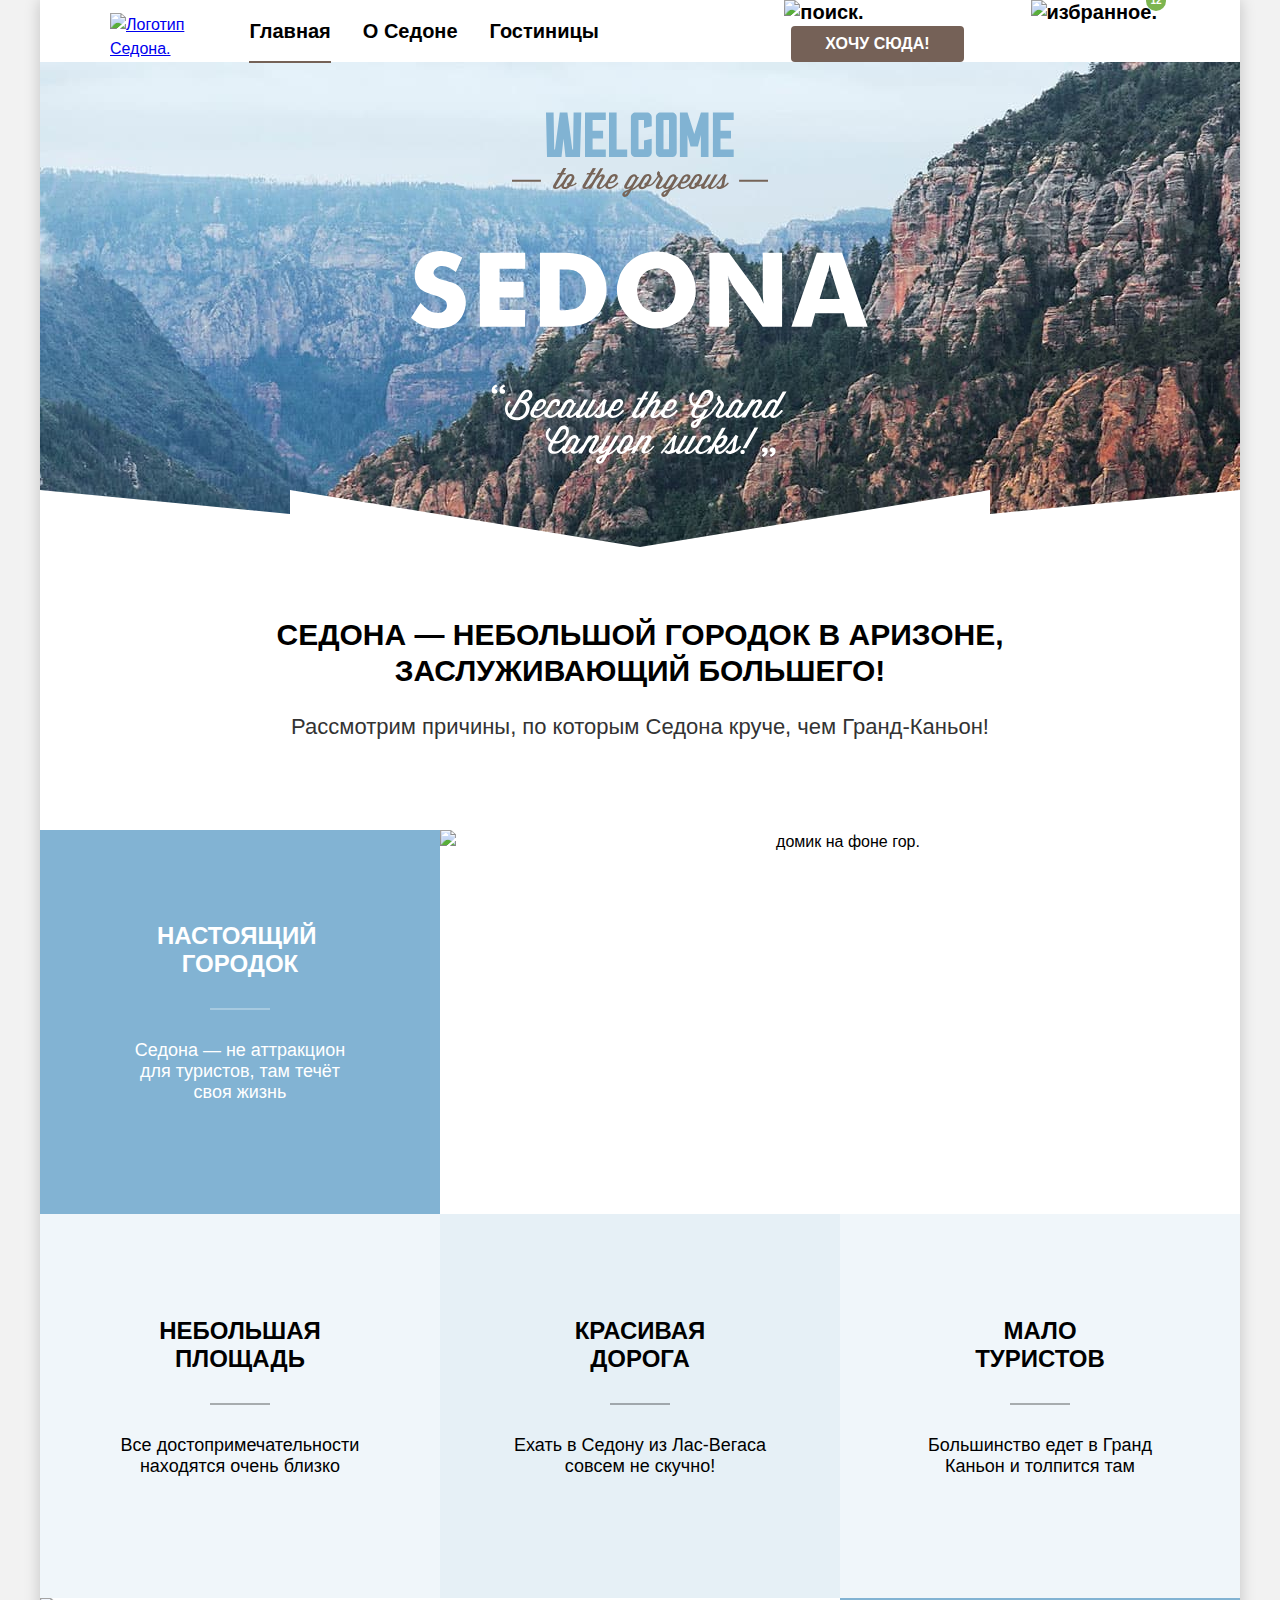
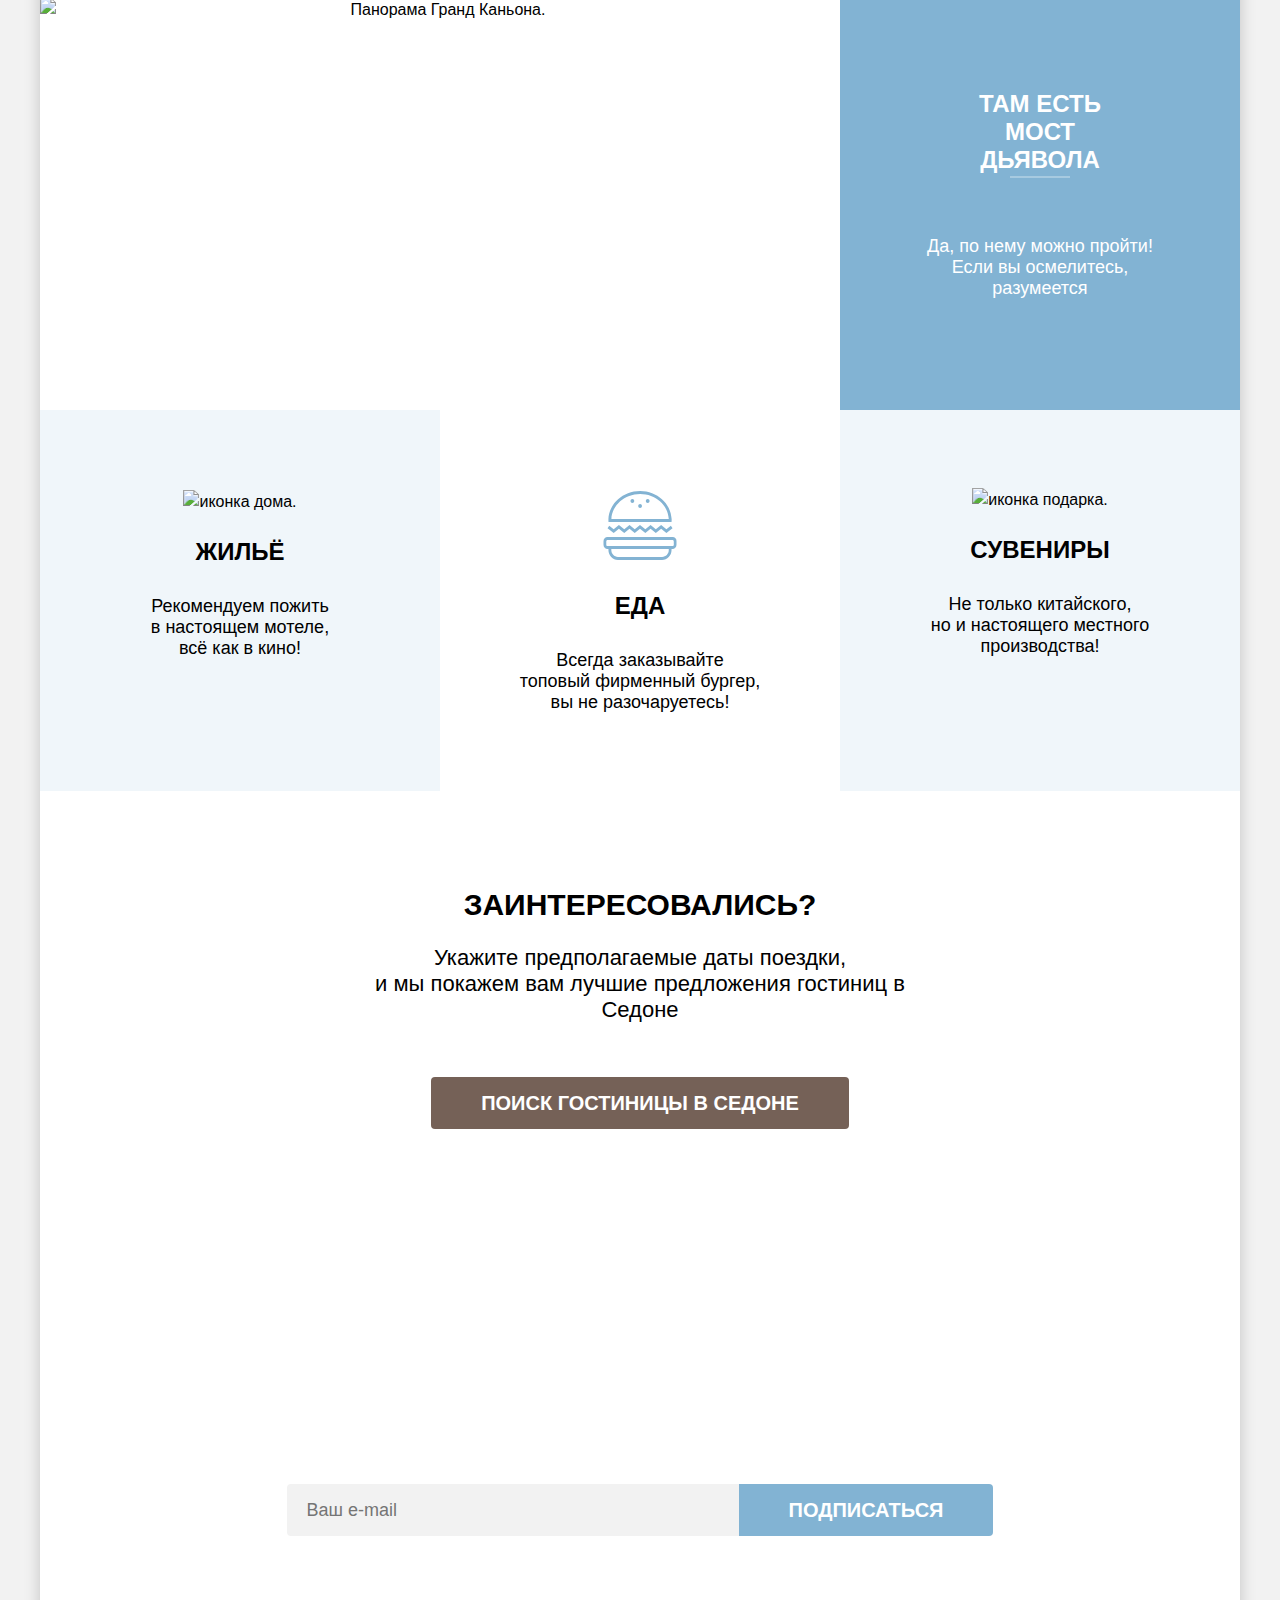
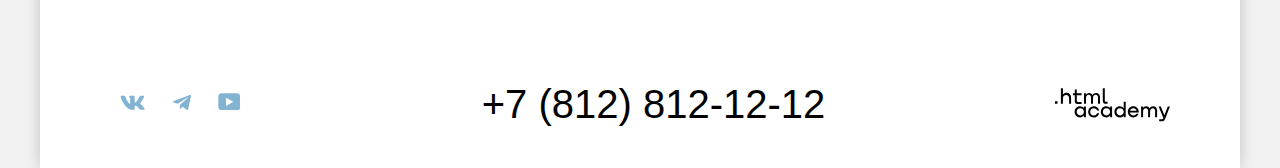
==== commit 241bdbff: "Merge pull request #11 from Thedoz/master" ====
--- a/index.html
+++ b/index.html
@@ -2,9 +2,10 @@
 <html lang="ru">
 
   <head>
-    <link rel="stylesheet" href="styles/styles.css">
     <meta charset="utf-8">
     <title>Седона</title>
+    <link rel="stylesheet" href="styles/styles.css">
+    <link rel="icon" type="image/png" sizes="32x32" href="./images/favicon.png">
   </head>
 
   <body>
@@ -12,7 +13,8 @@
       <header class="page-header">
         <nav class="navigation">
           <a href="index.html" class="navigation-logo">
-            <img src="images/headericon/logo.svg" alt="Логотип Седона" class="page-header-logo" width="140" height="70">
+            <img src="images/headericon/logo.svg" alt="Логотип Седона." class="page-header-logo" width="140"
+              height="70">
           </a>
           <ul class="navigation-list">
             <li class="navigation-item">
@@ -27,18 +29,19 @@
           </ul>
           <ul class="navigation-user-list">
             <li class="user-item">
-              <a href="#" class="user-link"><span class="visually-hidden">Поиск</span>
-                <img src="images/headericon/search.svg" class="search-icon" alt="поиск">
+              <a href="#" class="user-link">
+                <span class="visually-hidden">Поиск.</span>
+                <img src="images/headericon/search.svg" class="search-icon" alt="поиск.">
               </a>
             </li>
             <li class="user-item">
-              <a href="#" class="user-link user-link-fav"><span class="visually-hidden">Избранное</span>
-                <img src="images/headericon/heart.svg" class="favorite-icon" alt="избранное">
+              <a href="#" class="user-link user-link-fav"><span class="visually-hidden">Избранное.</span>
+                <img src="images/headericon/heart.svg" class="favorite-icon" alt="избранное.">
                 <span>12</span>
               </a>
             </li>
             <li class="user-item">
-              <button class="user-button button" type="button">хочу сюда!</button>
+              <a class="navigation-link user-button button">хочу сюда!</a>
             </li>
           </ul>
         </nav>
@@ -46,8 +49,8 @@
 
       <main class="main-index">
         <section class="hero">
-          <h1 class="visually-hidden">Седона-город в Аризоне</h1>
-          <img src="images/welcome.svg" alt="логотип Седона" class="hero-logo">
+          <h1 class="visually-hidden">Седона-город в Аризоне.</h1>
+          <img src="images/welcome.svg" alt="логотип Седона." class="hero-logo" width="458" height="352">
           <svg aria-hidden="true" focusable="false" width="1200" height="57" viewBox="0 0 1200 57" fill="none"
             xmlns="http://www.w3.org/2000/svg">
             <path d="M0 57V0l250 24V0l350 57L950 0v24l250-24v57H0Z" fill="#fff" />
@@ -61,11 +64,11 @@
           <ul class="advantages-list">
             <li class="advantages-item">
               <div class="advantages-text blue">
-                <h3 class="adventages-title">Настоящий городок</h3>
+                <h3 class="adventages-title">Настоящий&nbsp; городок</h3>
                 <p class="adventages-description">Седона — не аттракцион для туристов, там течёт своя
                   жизнь</p>
               </div>
-              <img src="images/photo-sedona.jpg" alt="домик на фоне гор" class="adventages-town" width="800"
+              <img src="images/photo-sedona.jpg" alt="домик на фоне гор." class="adventages-town" width="800"
                 height="384">
             </li>
             <li class="advantages-item  whiteblue">
@@ -87,7 +90,7 @@
               </div>
             </li>
             <li class="advantages-item">
-              <img src="images/photo-canyon.jpg" alt="Панорама Гранд Каньона" class="adventages-canyon" Width="800"
+              <img src="images/photo-canyon.jpg" alt="Панорама Гранд Каньона." class="adventages-canyon" Width="800"
                 Height="384">
               <div class="advantages-text blue">
                 <h3 class="adventages-title">Там есть мост дьявола</h3>
@@ -101,14 +104,14 @@
         <section class="recommendation">
           <ul class="recommendation-list">
             <li class="recommendation-item rec-whiteblue">
-              <img src="images/vectorhouse.svg" alt="иконка дома" class="recommendation-house" Width="75" Height="72">
+              <img src="images/vectorhouse.svg" alt="иконка дома." class="recommendation-house" Width="75" Height="72">
               <div>
                 <h3 class="recommendation-title">Жильё</h3>
                 <p class="recommendation-text">Рекомендуем пожить<br> в настоящем мотеле,<br> всё как в кино!</p>
               </div>
             </li>
             <li class="recommendation-item">
-              <img src="images/food.svg" alt="иконка бургера" class="recommendation-food" Width="74" Height="70">
+              <img src="images/food.svg" alt="иконка бургера." class="recommendation-food" Width="74" Height="70">
               <div>
                 <h3 class="recommendation-title ">Еда</h3>
                 <p class="recommendation-text">Всегда заказывайте<br> топовый фирменный бургер,<br> вы
@@ -117,14 +120,13 @@
               </div>
             </li>
             <li class="recommendation-item rec-whiteblue">
-              <img src="images/vectorgift.svg" alt="иконка подарка" class="recommendation-gift" Width="64" Height="76">
+              <img src="images/vectorgift.svg" alt="иконка подарка." class="recommendation-gift" Width="64" Height="76">
               <div>
                 <h3 class="recommendation-title">Сувениры</h3>
                 <p class="recommendation-text">Не только китайского,<br> но и настоящего местного<br>
                   производства!</p>
               </div>
             </li>
-
           </ul>
         </section>
 
@@ -140,6 +142,7 @@
           <h2 class="subscribe-title">Подпишитесь на рассылку</h2>
           <p class="subscribe-text">Только полезная информация и никакого спама, честное бойскаутское!</p>
           <form action="https://echo.htmlacademy.ru/" class="subscribe-form" method="post">
+            <span class="visually-hidden">Ваш e-mail</span>
             <input type="email" class="field" placeholder="Ваш e-mail" name="subscribe-email" required>
             <button class="subscribe-button button" type="submit">Подписаться</button>
           </form>
@@ -150,7 +153,7 @@
         <ul class="footer-social-list">
           <li class="fotter-social-item">
             <a class="fotter-social-link" href="https://vk.com/htmlacademy"><span
-                class="visually-hidden">ВКонтакте</span>
+                class="visually-hidden">ВКонтакте.</span>
               <svg aria-hidden="true" focusable="false" width="25" height="15" viewBox="0 0 25 15" fill="currentColor"
                 xmlns="http://www.w3.org/2000/svg">
                 <path fill-rule="evenodd" clip-rule="evenodd"
@@ -159,7 +162,7 @@
             </a>
           </li>
           <li class="fotter-social-item">
-            <a class="fotter-social-link" href="https://t.me/htmlacademy"><span class="visually-hidden">Телеграм</span>
+            <a class="fotter-social-link" href="https://t.me/htmlacademy"><span class="visually-hidden">Телеграм.</span>
               <svg aria-hidden="true" focusable="false" width="18" height="16" viewBox="0 0 18 16" fill="currentColor"
                 xmlns="http://www.w3.org/2000/svg">
                 <path
@@ -169,7 +172,7 @@
           </li>
           <li class="fotter-social-item">
             <a class="fotter-social-link" href="https://www.youtube.com/user/htmlacademy"><span
-                class="visually-hidden">Ютуб</span>
+                class="visually-hidden">Ютуб.</span>
               <svg aria-hidden="true" focusable="false" width="22" height="17" viewBox="0 0 22 17" fill="currentColor"
                 xmlns="http://www.w3.org/2000/svg">
                 <path
@@ -190,39 +193,94 @@
         </a>
       </footer>
     </div>
-    <!-- <div class="modal-container">
+
+    <div class="modal-container modal-container-close">
       <div class="modal modal-search">
-        <button class="modal-close-button button">
-          <span class="visually-hidden">Закрыть</span>
+        <button class="modal-close-button button" type="button">
+          <span class="visually-hidden">Закрыть.</span>
         </button>
         <section class="modal-content">
           <h2 class="modal-title">поиск гостиницы в седоне</h2>
-          <form action="https://echo.htmlacademy.ru/" class="search-form" method="post">
-            <p class="field-group">
-              <lable class="date-arrival" for="search-date-arrival">Дата Заезда:</lable>
-              <input type="text" class="search-form-field" id="search-date-arrival" name="date-arrival"
-                placeholder="Укажите дату">
-              <span class="modal-text arrival-text">Мы не можем отправить вас в прошлое.</span>
+          <form action="https://echo.htmlacademy.ru/" class="modal-search-form" method="post">
+            <p class="modal-field-group search-date-in">
+              <label class="modal-form-label" for="search-date-in">Дата Заезда:</label>
+              <svg class="modal-field-icon" width="20" height="20" viewBox="0 0 20 20" fill="none"
+                xmlns="http://www.w3.org/2000/svg">
+                <g opacity=".3" fill="#000">
+                  <path d="M7.75 12c.3 0 .5-.2.5-.5s-.2-.5-.5-.5-.5.2-.5.5.2.5.5.5Z" />
+                  <path
+                    d="M17 4h-2V2h-1v2H6V2H5v2H3c-.6 0-1 .4-1 1v11c0 .5.4 1 1 1h14c.5 0 1-.5 1-1V5c0-.6-.5-1-1-1Zm0 12H3V9h14v7ZM3 8V5h2v2h1V5h8v2h1V5h2v3H3Z" />
+                  <path
+                    d="M10 12c.3 0 .5-.2.5-.5s-.2-.5-.5-.5-.5.2-.5.5.2.5.5.5ZM12.25 12c.3 0 .5-.2.5-.5s-.2-.5-.5-.5-.5.2-.5.5.2.5.5.5ZM7.75 13c-.3 0-.5.2-.5.5s.2.5.5.5.5-.2.5-.5-.2-.5-.5-.5ZM5.5 12c.3 0 .5-.2.5-.5s-.2-.5-.5-.5-.5.2-.5.5.2.5.5.5ZM5.5 13c-.3 0-.5.2-.5.5s.2.5.5.5.5-.2.5-.5-.2-.5-.5-.5ZM10 13c-.3 0-.5.2-.5.5s.2.5.5.5.5-.2.5-.5-.2-.5-.5-.5ZM12.25 13c-.3 0-.5.2-.5.5s.2.5.5.5.5-.2.5-.5-.2-.5-.5-.5ZM14.5 12c.3 0 .5-.2.5-.5s-.2-.5-.5-.5-.5.2-.5.5.2.5.5.5ZM14.5 13c-.3 0-.5.2-.5.5s.2.5.5.5.5-.2.5-.5-.2-.5-.5-.5Z" />
+                </g>
+              </svg>
+              <input type="text" class="search-form-field" id="search-date-in" name="date-in" placeholder="Укажите дату"
+                value="27 апреля 2020">
+              <span class="modal-text modal-text-error">Мы не можем отправить вас в прошлое.</span>
             </p>
-            <p class="field-group">
-              <lable class="date-departure" for="search-date-departure">Дата Выезда:</lable>
-              <input type="text" class="search-form-field" id="search-date-departure" name="date-departure"
-                placeholder="Укажите дату">
-              <span class="modal-text departure-text">На эти даты есть свободные номера. Пока есть.</span>
+            <p class="modal-field-group search-date-out">
+              <label class="modal-form-label" for="search-date-out">Дата Выезда:</label>
+              <svg class="modal-field-icon" width="20" height="20" viewBox="0 0 20 20" fill="none"
+                xmlns="http://www.w3.org/2000/svg">
+                <g opacity=".3" fill="#000">
+                  <path d="M7.75 12c.3 0 .5-.2.5-.5s-.2-.5-.5-.5-.5.2-.5.5.2.5.5.5Z" />
+                  <path
+                    d="M17 4h-2V2h-1v2H6V2H5v2H3c-.6 0-1 .4-1 1v11c0 .5.4 1 1 1h14c.5 0 1-.5 1-1V5c0-.6-.5-1-1-1Zm0 12H3V9h14v7ZM3 8V5h2v2h1V5h8v2h1V5h2v3H3Z" />
+                  <path
+                    d="M10 12c.3 0 .5-.2.5-.5s-.2-.5-.5-.5-.5.2-.5.5.2.5.5.5ZM12.25 12c.3 0 .5-.2.5-.5s-.2-.5-.5-.5-.5.2-.5.5.2.5.5.5ZM7.75 13c-.3 0-.5.2-.5.5s.2.5.5.5.5-.2.5-.5-.2-.5-.5-.5ZM5.5 12c.3 0 .5-.2.5-.5s-.2-.5-.5-.5-.5.2-.5.5.2.5.5.5ZM5.5 13c-.3 0-.5.2-.5.5s.2.5.5.5.5-.2.5-.5-.2-.5-.5-.5ZM10 13c-.3 0-.5.2-.5.5s.2.5.5.5.5-.2.5-.5-.2-.5-.5-.5ZM12.25 13c-.3 0-.5.2-.5.5s.2.5.5.5.5-.2.5-.5-.2-.5-.5-.5ZM14.5 12c.3 0 .5-.2.5-.5s-.2-.5-.5-.5-.5.2-.5.5.2.5.5.5ZM14.5 13c-.3 0-.5.2-.5.5s.2.5.5.5.5-.2.5-.5-.2-.5-.5-.5Z" />
+                </g>
+              </svg>
+              <input type="text" class="search-form-field" id="search-date-out" name="date-out"
+                placeholder="Укажите дату" value="1 сентября 2023">
+              <span class="modal-text">На эти даты есть свободные номера. Пока есть.</span>
             </p>
-            <p class="field-groupe">
-              <lable class="mobal-adults" for="search-mobal-adults">Взрослые:</lable>
-              <input type="number" class="search-form-field" id="search-mobal-adults" value="2" name="adults">
-            </p>
-            <p class="field-groupe">
-              <lable class="mobal-child" for="search-mobal-child">Дети:</lable>
-              <input type="number" class="search-form-field" id="search-mobal-child" value="2" name="child">
-            </p>
-            <button class="mobal-search button">найти</button>
+
+            <div class="modal-range">
+              <div class="modal-range-button">
+                <p class="field-groupe">
+                  <label class="modal-form-label" for="search-mobal-adults">Взрослые:</label>
+                  <input type="number" class="range-form-field field-adults" id="search-mobal-adults" value="2"
+                    name="adults">
+                  <button class="range-number minus-adults" type="button">
+                    <span class="visually-hidden">Измененить в меньшую сторону.</span>
+                  </button>
+                  <button class="range-number plus-adults" type="button">
+                    <span class="visually-hidden">Измененить в большую сторону.</span>
+                  </button>
+                </p>
+              </div>
+              <div class="modal-range-button">
+                <p class="field-groupe">
+                  <label class="modal-form-label modal-form-label-child" for="search-mobal-child">Дети:</label>
+                  <span class="tooltip">
+                    <button class="tooltip-toggle" aria-labelledby="tooltip-label-date" type="button">
+                      <svg class="tooltip-icon" aria-hidden="true" focusable="false" width="26" height="26"
+                        viewBox="0 0 26 26" xmlns="http://www.w3.org/2000/svg">
+                        <circle cx="13" cy="13" r="13" />
+                        <path fill-rule="evenodd" clip-rule="evenodd" d="M12 7h2v2h-2V7Zm2 12h-2v-9h2v9Z" fill="#fff" />
+                      </svg>
+                    </button>
+                    <span class="tooltip-text" role="tooltip" id="tooltip-label-date">
+                      Укажите количество детей, которые будут с вами, возраст которых от 6 до 18 лет. Дети до 6 лет
+                      размещаются бесплатно.</span>
+                  </span>
+                  <input type="number" class="range-form-field field-child" id="search-mobal-child" value="2"
+                    name="child">
+                  <button class="range-number minus-child" type="button">
+                    <span class="visually-hidden">Измененить в меньшую сторону.</span>
+                  </button>
+                  <button class="range-number plus-child" type="button">
+                    <span class="visually-hidden">Измененить в большую сторону.</span>
+                  </button>
+                </p>
+              </div>
+            </div>
+            <button class="modal-search-button button" type="submit">найти</button>
           </form>
         </section>
       </div>
-    </div> -->
+    </div>
+    <script src="./js/script.js"></script>
   </body>
 
 </html>
--- a/styles/styles.css
+++ b/styles/styles.css
@@ -31,6 +31,7 @@
   background-color: #ffffff;
   box-shadow: 0 0 15px rgba(0, 0, 0, 0.2);
 }
+
 .visually-hidden {
   position: absolute;
   clip: rect(1px, 1px, 1px, 1px);
@@ -40,6 +41,20 @@
   width: 1px;
   overflow: hidden;
 }
+
+input[type="number"] {
+	-moz-appearance: textfield;
+}
+input[type="number"]:hover,
+input[type="number"]:focus {
+	-moz-appearance: number-input;
+}
+
+img {
+  max-width: 100%;
+  object-fit: contain;
+}
+
 .button{
   font-family: "PT Sans", sans-serif;
   border: none;
@@ -54,12 +69,14 @@
   padding: 0 70px;
   margin: 0;
 }
+
 .page-header-logo{
   position: relative;
   width: 140px;
   height: 70px;
   z-index: 1;
 }
+
 .navigation-list{
   display: flex;
   list-style:none;
@@ -71,6 +88,7 @@
   margin-bottom: 12px;
   margin-right: 95px;
 }
+
 .navigation-link{
   display: block;
   padding: 16px 16px;
@@ -81,9 +99,11 @@
   text-align: center;
   text-decoration: none;
 }
+
 .navigation-link-current{
   position: relative;
 }
+
 .navigation-link-current::after{
   content: '';
   position: absolute;
@@ -98,12 +118,14 @@
 .navigation-user-list{
   list-style: none;
   display: flex;
+  flex-wrap: wrap;
   margin: 0;
   padding: 0;
   justify-content:space-between;
   align-items: center;
   margin-bottom: 6px;
 }
+
 .user-link{
   font-weight: 700;
   font-size: 20px;
@@ -112,6 +134,7 @@
   text-decoration: none;
   padding: 16px 13px;
 }
+
 .user-button{
   color: #ffffff;
   background: #756157;
@@ -124,17 +147,21 @@
   margin-left: 20px;
   margin-bottom: 6px;
 }
+
 .user-button:hover,
 .user-button:focus-visible{
   background: #615048;
 }
+
 .user-button:active{
   background: #756157;
   color: rgba(255, 255, 255, 0.3);
 }
+
 .user-link-fav{
   position: relative;
 }
+
 .user-link-fav span{
   position: absolute;
   display: flex;
@@ -151,10 +178,10 @@
   border-radius: 50%;
 }
 
-
-/* main */
+/* index */
 .hero{
   position: relative;
+  background-color: #000000;
   background: url("../images/index-background.jpg") no-repeat;
   background-position: center;
   text-align: center;
@@ -163,24 +190,29 @@
   padding-top: 54px;
   padding-bottom: 82px;
 }
+
 .hero-logo{
   padding-top: 3px;
 }
+
 .hero svg{
   position: absolute;
   bottom: 6px;
   left: 0;
 }
 
+/* преимущества */
 .advantages{
   text-align: center;
 }
+
 .adventages-description{
   font-size: 18px;
   line-height: 21px;
   padding-bottom: 90px;
   width: 60%;
 }
+
 .advantages h2{
   font-weight: 700;
   font-size: 30px;
@@ -190,12 +222,14 @@
   padding-top: 39px;
   margin-bottom: 25px;
 }
+
 .advantages-txt{
   padding-bottom: 68px;
   font-size: 22px;
   line-height: 26px;
   color: #333333;
 }
+
 .advantages-list{
   display: flex;
   justify-content: space-between;
@@ -204,15 +238,19 @@
   padding: 0;
   margin: 0;
 }
+
 .advantages-item{
   display: flex;
 }
+
 .advantages-text{
   display: flex;
   justify-content: center;
   align-items: center;
   flex-direction: column;
-}
+  width: 100%;
+}
+
 .adventages-title{
   font-weight: 700;
   font-size: 24px;
@@ -221,12 +259,14 @@
   width: 43%;
   margin: 0 auto;
 }
+
 .adventages-description{
   font-size: 18px;
   line-height: 21px;
   padding-bottom: 93px;
   margin-top: 62px;
 }
+
 .las-vegas{
   width: 65%;
 }
@@ -237,6 +277,7 @@
   color: #ffffff;
   padding-top: 92px;
 }
+
 .blue::before{
   content: '';
   position: absolute;
@@ -246,6 +287,7 @@
   left: 170px;
   background: rgba(255, 255, 255, 0.3);
 }
+
 .whiteblue{
   position: relative;
   background: rgba(131, 179, 211, 0.12);
@@ -253,8 +295,8 @@
   padding-top: 103px;
   padding-bottom: 10px;
   margin: 0;
-
-}
+}
+
 .whiteblue::before{
   content: '';
   position: absolute;
@@ -264,6 +306,7 @@
   left: 170px;
   background: rgba(0, 0, 0, 0.3);
 }
+
 .lightblue{
   position: relative;
   padding-top: 103px;
@@ -271,6 +314,7 @@
   background: rgba(131, 179, 211, 0.2);
   width: 400px;
 }
+
 .lightblue::before{
   content: '';
   position: absolute;
@@ -281,11 +325,11 @@
   background: rgba(0, 0, 0, 0.3);
 }
 
-
-
+/* рекомендации */
 .recommendation{
   text-align: center;
 }
+
 .recommendation-list{
   display: flex;
   flex-direction: row;
@@ -293,40 +337,48 @@
   padding: 0;
   margin: 0;
 }
+
 .recommendation-item{
   width: 400px;
 }
+
 .recommendation-title{
   font-weight: 700;
   font-size: 24px;
   line-height: 28px;
   text-transform: uppercase;
 }
+
 .recommendation-text{
   font-size: 18px;
   line-height: 21px;
   padding-bottom: 60px;
   margin-top: 30px;
 }
+
 .recommendation-house{
   padding-top: 80px;
 }
+
 .recommendation-food{
   padding-top: 81px;
 }
+
 .recommendation-gift{
   padding-top: 78px;
 }
+
 .rec-whiteblue{
   background: rgba(131, 179, 211, 0.12);
 }
 
-
+/* поиск гостиницы */
 .search-hotel{
   text-align: center;
   padding: 0 304px;
   padding-top: 71px;
 }
+
 .search-hotel-title{
   font-weight: 700;
   font-size: 30px;
@@ -334,11 +386,13 @@
   text-transform: uppercase;
   margin-bottom: 20px;
 }
+
 .search-hotel-text{
   font-size: 22px;
   line-height: 26px;
   margin-bottom: 54px;
 }
+
 .search-button{
   color: #ffffff;
   text-transform: uppercase;
@@ -350,24 +404,28 @@
   padding: 8px 50px;
   margin-bottom: 96px;
 }
+
 .search-button:hover,
 .search-button:focus-visible{
   background: #615048;
 }
+
 .search-button:active{
   background: #756157;
   color: rgba(255, 255, 255, 0.3);
 }
 
+/* подписаться */
 .subscribe{
   color: #ffffff;
   background-color: #000000;
   text-align: center;
   background: url("../images/subscribe.jpg") no-repeat;
   background-size: cover;
-  padding-top: 69px;
+  padding-top: 70px;
   padding-bottom: 104px;
 }
+
 .subscribe-title{
   font-weight: 700;
   font-size: 30px;
@@ -375,6 +433,7 @@
   text-transform: uppercase;
   margin-bottom: 20px;
 }
+
 .subscribe-text{
   font-size: 22px;
   line-height: 26px;
@@ -382,11 +441,13 @@
   max-width: 475px;
   margin-left: 363px;
 }
+
 .subscribe-form{
   display: flex;
   justify-content: center;
   align-items: center;
 }
+
 .field{
   font-family: "PT Sans", sans-serif;
   width: 452px;
@@ -398,6 +459,7 @@
   padding: 14px 20px;
   line-height: 24px;
 }
+
 .subscribe-button{
   color: #ffffff;
   background-color: #82B3D3;
@@ -408,44 +470,50 @@
   border-radius: 0 4px 4px 0;
   padding: 8px 50px;
 }
+
 .subscribe-button:hover,
 .subscribe-button:focus-visible{
   background: #68A2CA;
 }
+
 .subscribe-button:active{
   background: #82B3D3;
   color: rgba(255, 255, 255, 0.3);
 }
 
-
 /* footer */
 .page-footer{
   display: flex;
   justify-content: space-between;
   align-items: center;
-  padding: 25px 70px 35px 80px;
-}
+  padding: 37px 70px 35px 80px;
+}
+
 .footer-social-list{
   display: flex;
+  flex-wrap: wrap;
   list-style: none;
   padding-left: 0;
-  justify-content: space-around;
-  width: 130px;
-  align-items: center;
-}
+  justify-content: space-between;
+  width: 120px;
+  align-items: center;
+  margin-right: 12px;
+}
+
 .fotter-social-link{
   width: 47px;
-  height: 40px;
-  padding: 11px 13px;
   color: #83B3D3;
 }
+
 .fotter-social-link:hover,
 .fotter-social-link:focus-visible{
   color: #68A2CA;
 }
+
 .fotter-social-link:active{
   color: rgba(104, 162, 202, 0.3);
 }
+
 .footer-contacts-address-phone{
   text-decoration: none;
   color: #000000;
@@ -454,74 +522,357 @@
   text-transform: uppercase;
   font-style: normal;
 }
+
 .footer-contacts-address-phone:hover,
 .footer-contacts-address-phone:focus-visible{
   color: #756157;
 }
+
 .footer-contacts-address-phone:active{
   color: rgba(117, 97, 87, 0.3);
 }
+
 .htmlacademy-link{
   width: 115px;
   height: 34px;
   color: #000000;
 }
+
 .htmlacademy-link:hover,
 .htmlacademy-link:focus-visible{
   color: #756157;
 }
+
 .htmlacademy-link:active{
   color: rgba(117, 97, 87, 0.3);
 }
 
-/* .modal-container{
+/* модальное окно */
+.modal-container{
   position: fixed;
-  top: 0;
+  top:0;
   left: 0;
   display: flex;
   width: 100%;
   height: 100%;
   background: rgba(242, 242, 242, 0.8);
   z-index: 3;
-  display: none;
-}
-.modal{
-  position: relative;
-  margin: auto;
-  padding: 40px;
-  background: #FFFFFF;
-  box-shadow: 0 25px 50px rgba(0, 0, 0, 0.15);
-  border-radius: 30px;
-}
-.modal-search{
-  width: 717px;
-}
+}
+
 .modal-close-button{
   position: absolute;
   padding:0;
   width: 52px;
   height: 52px;
   top: 64px;
-  right: 30px;
+  right: 52px;
+  border: none;
+  background: url("../images/modalicon/modal-close.svg") no-repeat;
+  background-position: center;
   border-radius: 50%;
-  background: url('../images/close.svg') no-repeat;
-  background-position: center;
-}
+  background-color: #f2f2f2;
+  cursor: pointer;
+  outline: none;
+}
+
+.modal-close-button:hover{
+  background-color: #e6e6e6;
+}
+
+.modal-close-button:focus-visible{
+  background-color: #e6e6e6;
+  border: 3px solid #83b3d3;
+}
+
+.modal-close-button:active {
+  background-color: #e6e6e6;
+  background-image: url("../images/modalicon/modal-close-active.svg");
+}
+
+.modal{
+  position: relative;
+  margin: auto;
+  width: 577px;
+  padding: 64px 70px;
+  background: #FFFFFF;
+  box-shadow: 0 25px 50px rgba(0, 0, 0, 0.15);
+  border-radius: 30px;
+}
+
+.modal-search{
+  margin-top: 392px;
+}
+
 .modal-title{
-  font-family: 'PT Sans' sans-serif;
   font-weight: 700;
   font-size: 30px;
   line-height: 36px;
   text-transform: uppercase;
-  padding-top: 64px;
-}
-
-
-.mobal-search{
+  margin: 0;
+  margin-bottom: 64px;
+}
+
+.modal-search-form{
+  display: flex;
+  flex-direction: column;
+  margin: 0;
+  padding: 0;
+}
+
+.modal-field-group {
+  display: grid;
+  position: relative;
+  grid-template-columns: 119px 440px;
+  justify-content: space-between;
+  align-items: baseline;
+  margin: 0;
+  padding: 0;
+  margin-top: 3px;
+  margin-bottom: 12px;
+}
+
+.modal-form-label {
+  font-family: "PT Sans", sans-serif;
+  width: 119px;
+  font-size: 20px;
+  font-weight: 700;
+  cursor: pointer;
+  margin-bottom: 48px;
+}
+
+.modal-form-label-child{
+  padding-left: 4px;
+}
+
+.modal-field-icon {
+  position: absolute;
+  top: 12px;
+  right: 20px;
+}
+
+.search-form-field{
+  font-family: "PT Sans", sans-serif;
+  font-size: 18px;
+  font-weight: 700;
+  line-height: 20px;
+  padding: 12px 20px;
+  background-color: #f2f2f2;
+  border: none;
+  border-radius: 4px;
+  color: #000000;
+}
+
+.search-form-field:hover{
+  background-color: #e6e6e6;
+}
+
+.search-form-field:focus-visible{
+  background: #e6e6e6;
+  outline: 3px solid #83b3d3;
+}
+
+.search-form-field:active{
+  background: #f2f2f2;
+  outline: 2px solid #000000;
+}
+
+.modal-text{
+  grid-column: 2 / -1;
+  color: #000000;
+  font-size: 16px;
+  font-weight: 400;
+  padding-left: 20px;
+  position: absolute;
+  top: 47px;
+}
+
+.modal-text-error{
+  color: #ff5757;
+}
+
+.modal-range{
+  position: relative;
+  display: flex;
+  justify-content: space-between;
+}
+
+.modal-range-button{
+  display: flex;
+  width: 246px;
+  justify-content: space-between;
+  align-items: center;
+}
+
+.field-groupe{
+  display: flex;
+  align-items: center;
+  margin-top: 12px;
+}
+
+.range-form-field{
+  font-weight: 700;
+  font-size: 18px;
+  line-height: 20px;
+  text-align: center;
+  width: 110px;
+  border: none;
+  background: #F2F2F2;
+  border-radius: 4px;
+  padding: 14px 0 14px 0;
+  margin-left: 17px;
+  margin-top: -46px;
+}
+
+.field-child{
+  margin-left: 12px;
+}
+
+.range-number{
+  width: 20px;
+  height: 20px;
+  border: none;
+  cursor: pointer;
+}
+.plus-adults,
+.plus-child{
+  position: absolute;
+  background: url("../images/modalicon/plus.svg") center no-repeat;
+  top: 14px;
+  opacity: 0.2;
+}
+
+.plus-adults{
+  left: 218px;
+}
+
+.plus-child{
+  left: 547px;
+}
+
+.plus-adults:hover,
+.plus-child:hover{
+  background: url("../images/modalicon/plus.svg") center no-repeat;
+  opacity: 1;
+}
+
+.plus-adults:focus-visible,
+.plus-child:focus-visible{
+  background: url("../images/modalicon/plus.svg") center no-repeat;
+  outline: 3px solid #68A2CA;
+  border-radius: 4px;
+  opacity: 1;
+}
+
+.plus-adults:active,
+.plus-child:active{
+  background: url("../images/modalicon/plus-active.svg") center no-repeat;
+}
+
+.minus-adults,
+.minus-child{
+  position: absolute;
+  background: url("../images/modalicon/minus.svg") center no-repeat;
+  top: 14px;
+  opacity: 0.2;
+}
+
+.minus-adults{
+  left: 147px;
+}
+
+.minus-child{
+  left: 476px;
+}
+
+.minus-adults:hover,
+.minus-child:hover{
+  background: url("../images/modalicon/minus.svg") center no-repeat;
+  opacity: 1;
+}
+
+.minus-adults:focus-visible,
+.minus-child:focus-visible{
+  background: url("../images/modalicon/minus.svg") center no-repeat;
+  outline: 3px solid #68A2CA;
+  border-radius: 4px;
+  opacity: 1;
+}
+
+.minus-adults:active,
+.minus-child:active{
+  background: url("../images/modalicon/minus-active.svg") center no-repeat;
+}
+
+.tooltip {
+  position: absolute;
+  margin-top: -48px;
+  margin-left: 62px;
+  width: 26px;
+  height: 26px;
+}
+
+.tooltip-toggle {
+  border: none;
+  background-color: transparent;
+  padding: 0;
+  margin: 0;
+  display: block;
+}
+
+.tooltip-icon {
+  width: 100%;
+  height: 100%;
+  fill: #83b3d3;
+  display: block;
+  cursor: pointer;
+}
+
+.tooltip-toggle:hover .tooltip-icon {
+  fill: #808080;
+}
+
+.tooltip-text {
+  color: #ffffff;
+  font-size: 16px;
+  line-height: 20px;
+  font-weight: 400;
+  text-transform: none;
+  padding: 21px 18px 22px 22px;
+  width: 216px;
+  background-color: #333333;
+  box-shadow: 0 15px 30px rgb(0 0 0 / 30%);
+  border-radius: 10px;
+  position: absolute;
+  margin-bottom: 6px;
+  left: 69%;
+  transform: translate(-52%, 11%);
+  z-index: 5;
+  display: none;
+}
+
+.tooltip-text::before {
+  content: "";
+  position: absolute;
+  width: 19px;
+  height: 9px;
+  top: -8px;
+  left: 0;
+  right: 0;
+  margin-right: auto;
+  margin-left: auto;
+  background-image: url("../images/modalicon/tooltip.svg");
+}
+
+.tooltip-toggle:hover + .tooltip-text,
+.tooltip-toggle:focus + .tooltip-text {
+  display: block;
+}
+
+.modal-search-button{
   color: #FFFFFF;
-  width: 577px;
-  margin: 0 70px;
-  padding: 18px 256px;
+  width: 100%;
+  padding: 18px;
+  margin-top: -5px;
   font-weight: 700;
   font-size: 20px;
   line-height: 24px;
@@ -529,18 +880,27 @@
   background: #82B3D3;
   border-radius: 10px;
 }
-.mobal-search:hover,
-.mobal-search:focus-visible{
+
+.modal-search-button:hover,
+.modal-search-button:focus-visible{
   background: #68A2CA;
 }
-.mobal-search:active{
-
-}
-.search-form-fieldt::-webkit-outer-spin-button,
-.search-form-field::-webkit-inner-spin-button {
-  appearance: none;
-  margin: 0;
-} */
+
+.modal-search-button:active{
+  background-color: #82b3d3;
+  color: rgba(255, 255, 255, 0.3);
+}
+
+.range-form-field::-webkit-outer-spin-button,
+.range-form-field::-webkit-inner-spin-button {
+  -webkit-appearance: none;
+          appearance: none;
+  margin: 0;
+}
+
+.modal-container-close{
+  display: none;
+}
 
 /* catalog */
 .catalog-hotel{
@@ -551,6 +911,7 @@
   margin-top: -13px;
   background-color: #000000;
 }
+
 .inner-header-title{
   font-weight: 700;
   font-size: 60px;
@@ -559,33 +920,40 @@
   margin: 0;
   padding-top: 36px;
 }
+
 .breadcrumbs{
   margin: 0;
   padding: 0;
   margin-top: 8px;
   display: flex;
+  flex-wrap: wrap;
   align-items: center;
   list-style: none;
   font-size: 16px;
   line-height: 21px;
   padding-left: 70px;
-  background: url('../images/catalog/arrow-right.svg') no-repeat;
+  background: url("../images/catalog/arrow-right.svg") no-repeat;
   background-position: 7.8%;
 }
+
 .breadcrumbs-link-index{
   margin-right: 28px;
   color: #ffffff;
-  margin-left: -1px;
-}
+  margin-left: 1px;
+}
+
 .breadcrumbs-link-index:hover{
   color:  rgba(255, 255, 255, 0.6);
 }
+
 .breadcrumbs-link-index:focus-visible{
   color: #ffffff;
 }
+
 .breadcrumbs-link-index:active{
   color: rgba(255, 255, 255, 0.3);
 }
+
 
 .catalog-filter{
   display: flex;
@@ -607,6 +975,9 @@
   margin-bottom: 32px;
   margin-right: 70px;
 }
+.price-title{
+  padding-left: 122px;
+}
 .catalog-filter-list{
   list-style: none;
   font-size: 18px;
@@ -619,7 +990,9 @@
   position:relative;
   display: block;
   padding-left: 38px;
-}
+  cursor: pointer;
+}
+
 .control-mark{
   position: absolute;
   left: 1px;
@@ -629,19 +1002,36 @@
   background: #ffffff;
   border-radius: 4px;
 }
+.control:hover .control-mark,
+.control:hover .control-label{
+  opacity: 0.6;
+}
+
+.control:active .control-mark,
+.control:active .control-label{
+  opacity: 0.3;
+}
+
+.control-input[type="checkbox"]:focus-visible + .control-mark,
+.control-input[type="radio"]:focus-visible + .control-mark{
+  outline: 3px solid #83b3d3;
+}
+
 .control-input[type="checkbox"]:checked + .control-mark::before,
 .control-input[type="checkbox"]:checked + .control-mark::after{
   content: "";
   position: absolute;
   width: 12px;
   height: 10px;
-  background: url('../images/catalog/checked.svg') no-repeat;
+  background: url("../images/catalog/checked.svg") no-repeat;
   top: 6px;
   left: 4px;
 }
+
 .control-input[type="radio"] + .control-mark {
   border-radius: 50%;
 }
+
 .control-input[type="radio"]:checked + .control-mark::before{
   content: "";
   position: absolute;
@@ -652,64 +1042,139 @@
   background: #3F5E72;
   border-radius: 50%;
 }
+
 .control-lable{
   font-size: 18px;
   line-height: 23px;
 }
+
 .catalog-filter-item:not(:last-child) {
   margin-bottom: 16px;
 }
 
-.range-slider{
-  display: flex;
-  flex-direction: column;
-  width: 288px;
-  margin-left: 120px;
-}
+.range-wrapper{
+  padding-left: 122px;
+  margin-top: -1px;
+}
+
 .range-wrapper-inputs{
+  display: flex;
+}
+
+.catalog-filter-lable{
   position: relative;
-  display: flex;
-  flex-direction: row;
-  justify-content: center;
-  margin-left: 2px;
-}
-.range-input{
-  margin: 0;
-  width: 50%;
-  padding: 12px 20px;
-  font-weight: 700;
+}
+
+.range-scale{
+  position: relative;
+  height: 4px;
+  margin-top: 44px;
+  background-color: rgba(255, 255, 255, 0.3);
+}
+
+.range-bar{
+  position: absolute;
+  left: 0;
+  width: 226px;
+  height: 4px;
+  background-color: #ffffff;
+}
+
+.range-toggle{
+  position: absolute;
+  width: 20px;
+  height: 20px;
+  background: #ffffff;
+  border: none;
+  border-radius: 5px;
+  cursor: pointer;
+}
+
+.toggle-min {
+  top: -8px;
+  left: 0;
+}
+
+.toggle-max {
+  top: -8px;
+  left: 207px;
+}
+
+.toggle-max:hover,
+.toggle-min:hover{
+  box-shadow: 0 4px 10px rgba(0, 0, 0, 0.25);
+}
+
+.toggle-max:focus-visible,
+.toggle-min:focus-visible{
+  outline: 3px solid #83B3D3;
+  box-shadow: 0 4px 10px rgba(0, 0, 0, 0.25);
+}
+
+.toggle-max:active,
+.toggle-min:active{
+  outline: 2px solid #83B3D3;
+  box-shadow: 0 7px 15px rgba(0, 0, 0, 0.4);
+}
+
+.range-price{
+  display: block;
+  width: 143px;
+  padding: 11px 8px 9px;
+  font-family: "PT Sans", sans-serif;
+  font-size: 18px;
+  font-weight: 700;
+  line-height: 24px;
+  text-indent: 10px;
+  background: #f2f2f2;
+  box-sizing: border-box;
+  cursor: pointer;
+  border: 3px solid transparent;
+  outline: none;
+}
+
+.range-lable:not(:last-child){
+  margin-right: 2px;
+}
+
+.range-price:hover{
+  background: #e6e6e6;
+}
+
+.range-price:focus-visible{
+  background: #e6e6e6;
+  border: 3px solid #83b3d3;
+}
+
+.range-price:active{
+  border: 2px solid #000000;
+}
+
+.min-price{
+ border-radius: 4px 0 0 4px;
+}
+
+.max-price{
+  border-radius: 0 4px 4px 0;
+}
+
+.range-lable{
+  position: relative;
+}
+
+.range-text{
+  position: absolute;
   font-size: 18px;
   line-height: 24px;
-  align-items: center;
-  border: none;
-  background: #F2F2F2;
-}
-.min-price{
- border-radius: 4px 0 0 4px;
-}
-.max-price{
-  border-radius: 0 4px 4px 0;
-}
-.range-text{
-  font-size: 18px;
-  line-height: 24px;
-  color: #000000;
-  opacity: 0.5;
-}
-.min-price-text{
-  position: absolute;
-  top: 10px;
-  right: 190px;
-}
-.max-price-text{
-  position: absolute;
-  top: 10px;
-  right: 40px;
-}
-
-.range-input::-webkit-outer-spin-button,
-.range-input::-webkit-inner-spin-button {
-  appearance: none;
+  color: rgba(0, 0, 0, 0.3);
+  top: 14px;
+  right: 20px;
+}
+
+.range-price::-webkit-outer-spin-button,
+.range-price::-webkit-inner-spin-button {
+  -webkit-appearance: none;
+          appearance: none;
   margin: 0;
 }
 
@@ -719,13 +1184,16 @@
   margin: 0;
   padding: 0;
   margin-top: 56px;
-  margin-left: auto;
-}
+  margin-left:auto;
+}
+
 .button-apply,
 .button-reset{
   margin: 0;
   padding: 0;
-}
+  margin-right: -3px;
+}
+
 .button-apply{
   color: #ffffff;
   padding: 8px 50px;
@@ -736,14 +1204,17 @@
   background: #82B3D3;
   border-radius: 4px;
 }
+
 .button-apply:hover,
 .button-apply:focus-visible{
   background: #68A2CA;
 }
-  .button-apply:active{
+
+.button-apply:active{
   background: #82B3D3;
   color: rgba(255, 255, 255, 0.3);
 }
+
 .button-reset{
   color: #ffffff;
   background: none;
@@ -752,20 +1223,27 @@
   font-size: 16px;
   line-height: 20px;
   text-transform: uppercase;
-  margin-top: 32px;
-}
+  margin-top: 29px;
+  padding-bottom: 4px;
+  border: 3px solid transparent;
+  outline: none;
+}
+
 .button-reset:hover{
   opacity: 0.6;
 }
+
+
 .button-reset:focus-visible{
   border: 3px solid #83B3D3;
   border-radius: 4px;
 }
+
 .button-reset:active{
   color: rgba(255, 255, 255, 0.3);
 }
 
-
+/* сортировка */
 .sorting{
   margin: 0;
   display: flex;
@@ -773,12 +1251,14 @@
   align-items: center;
   padding: 32px 70px 0 70px;
 }
+
 .sorting-title{
   font-weight: 700;
   font-size: 30px;
   line-height: 36px;
   text-transform: uppercase;
 }
+
 .select-control{
   cursor: pointer;
   border: 2px solid #E5E5E5;
@@ -787,62 +1267,79 @@
   line-height: 21px;
   font-family: "PT Sans", sans-serif;
   color: #333333;
-  appearance: none;
+  -webkit-appearance: none;
+          appearance: none;
   width: 292px;
-  padding: 14px 30px 14px 20px;
-  background: url('../images/catalog/arrow-down.svg') no-repeat;
+  padding: 13px 30px 12px 20px;
+  background: url("../images/catalog/arrow-down.svg") no-repeat;
   background-position: 94% 50%;
   margin-left: 129px;
-}
+  outline: none;
+}
+
 .select-control:hover,
 .select-control:focus-visible{
   border: 2px solid #68A2CA;
 }
+
 .select-control:active{
   border: 2px solid #3F5E72;
 }
+
 .sorting-view{
   width: 160px;
   display: flex;
+  flex-wrap: wrap;
   justify-content: space-between;
   align-items: center;
 }
+
 .card-grid-toggle{
   display: flex;
   align-items: center;
   justify-content: center;
-  width: 48px;
-  height: 48px;
+  width: 44px;
+  height: 44px;
   border: 2px solid #E5E5E5;
   border-radius: 4px;
-}
+  outline: none;
+}
+
 .card-grid-toggle:hover{
   border: 2px solid #000000;
 }
+
 .card-grid-toggle:focus-visible{
   border: 2px solid #68A2CA;
 }
+
 .card-grid-toggle:active{
   border: 2px solid #000000;
 }
 
-
+.card-grid-toggle-current{
+  border: 2px solid #000000;
+}
+
+/* карточки отелей */
 .hotel-list{
   width: 1060px;
   display: grid;
-  grid-template-columns: 340px 340px 340px;
-  gap: 20px;
+  grid-template-columns: 342px 342px 342px;
+  gap: 18px;
   list-style: none;
   padding: 0;
   margin-left: 68px;
   margin-bottom: 80px;
-  margin-top: 20px;
-}
+  margin-top: 21px;
+}
+
 .hotel-card{
   border: 1px solid #E6E6E6;
   border-radius: 4px;
   padding-top: 20px;
 }
+
 .hotel-card-text{
   display: flex;
   flex-wrap: wrap;
@@ -851,6 +1348,7 @@
   padding: 0 20px;
   margin: 0;
 }
+
 .hotel-card-title{
   margin: 0;
   padding: 16px 20px;
@@ -859,9 +1357,11 @@
   line-height: 28px;
   margin-top: -5px;
 }
+
 .hotel-card-image{
   padding: 0 20px;
 }
+
 .hotel-card-link{
   color: #000000;
   text-decoration: none;
@@ -869,6 +1369,7 @@
   font-size: 24px;
   line-height: 28px;
 }
+
 .hotel-card-price,
 .hotel-card-type{
   display: flex;
@@ -882,9 +1383,11 @@
   padding: 0;
   margin-bottom: 15px;
 }
+
 .hotel-card-price{
   justify-content: end;
 }
+
 .hotel-card-type{
  justify-content: start;
 }
@@ -900,14 +1403,17 @@
   border-radius: 4px;
   padding: 8px 26px;
 }
+
 .hotel-card-more:hover,
 .hotel-card-more:focus-visible{
   background: #615048;
 }
+
 .hotel-card-more:active{
   color: rgba(255, 255, 255, 0.3);
   background: #756157;
 }
+
 .hotel-card-tofavorit{
   color: #ffffff;
   font-weight: 700;
@@ -919,14 +1425,17 @@
   border-radius: 4px;
   margin-left: auto;
 }
+
 .hotel-card-tofavorit:hover,
 .hotel-card-tofavorit:focus-visible{
   background: #68A2CA;
 }
+
 .hotel-card-tofavorit:active{
   color: rgba(255, 255, 255, 0.3);
   background: #82B3D3;
 }
+
 .hotel-card-infavorit{
   color: #ffffff;
   font-weight: 700;
@@ -938,14 +1447,34 @@
   border-radius: 4px;
   margin-left: auto;
 }
+
 .hotel-card-infavorit:hover,
 .hotel-card-infavorit:focus-visible{
   background: #6C9E42;
 }
+
 .hotel-card-infavorit:active{
   color: rgba(255, 255, 255, 0.3);
   background: #7DB54F;
 }
+
+.raiting-stars{
+  display: flex;
+  align-items: center;
+  justify-content: center;
+}
+
+.raiting-star{
+  display: inline-block;
+  height: 17px;
+  width: 18px;
+  margin-right: 6px;
+}
+
+.raiting-star-active{
+  background-image: url("../images/catalog/star.svg");
+}
+
 .hotel-card-raiting{
   color: #333333;
   font-size: 16px;
@@ -954,30 +1483,35 @@
   background: #F2F2F2;
   border-radius: 4px;
   text-align: center;
-  padding: 9px 22px 8px 22px;
+  padding: 9px 21px 8px 22px;
   justify-content: center;
   margin-left: auto;
   margin-bottom: 20px;
 }
 
+/* пагинация */
 .pagination{
   position: relative;
 }
+
 .pagination::after{
   content: "";
   position: absolute;
-  top: -44px;
+  top: -41px;
   left: 70px;
   width: 1060px;
   border: 1px solid #E6E6E6;
 }
+
 .pagination-number{
   display: flex;
+  flex-wrap: wrap;
   align-items: center;
   list-style: none;
   padding: 0;
   margin: 0 70px;
 }
+
 .pagination-link{
   color: #ffffff;
   font-weight: 700;
@@ -985,41 +1519,49 @@
   line-height: 36px;
   text-transform: uppercase;
   text-decoration: none;
-  width: 60px;
-  height: 60px;
+  min-width: 60px;
+  min-height: 60px;
   background: #82B3D3;
   border-radius: 4px;
   display: flex;
   justify-content: center;
   align-items: center;
   margin-right: 8px;
-  margin-top: -3px;
-}
-.pagination-link:hover,
+  margin-top: -1px;
+}
+
+.pagination-link:not(.pagination-current):hover{
+  background: #68A2CA;
+}
+
 .pagination-link:focus-visible{
   background: #68A2CA;
 }
-.pagination-link:active{
+
+.pagination-link:not(.pagination-current):active{
   color: rgba(255, 255, 255, 0.3);
   background: #82B3D3;
 }
-.pagination-span{
+
+.pagination-none{
   font-size: 22px;
   line-height: 26px;
   padding: 16px 29px 16px 29px;
   margin-left: -7px;
 }
+
 .pagination-current{
   color: #000000;
   background: #F2F2F2;
 }
 
+/* подписка-каталог */
 .subscribe-catalog{
   text-align: center;
   background-size: 100% auto;
   margin: 0;
   padding: 0;
-  padding-bottom: 104px;
+  padding-bottom: 105px;
   margin-top: 35px;
   padding-top: 96px;
 }
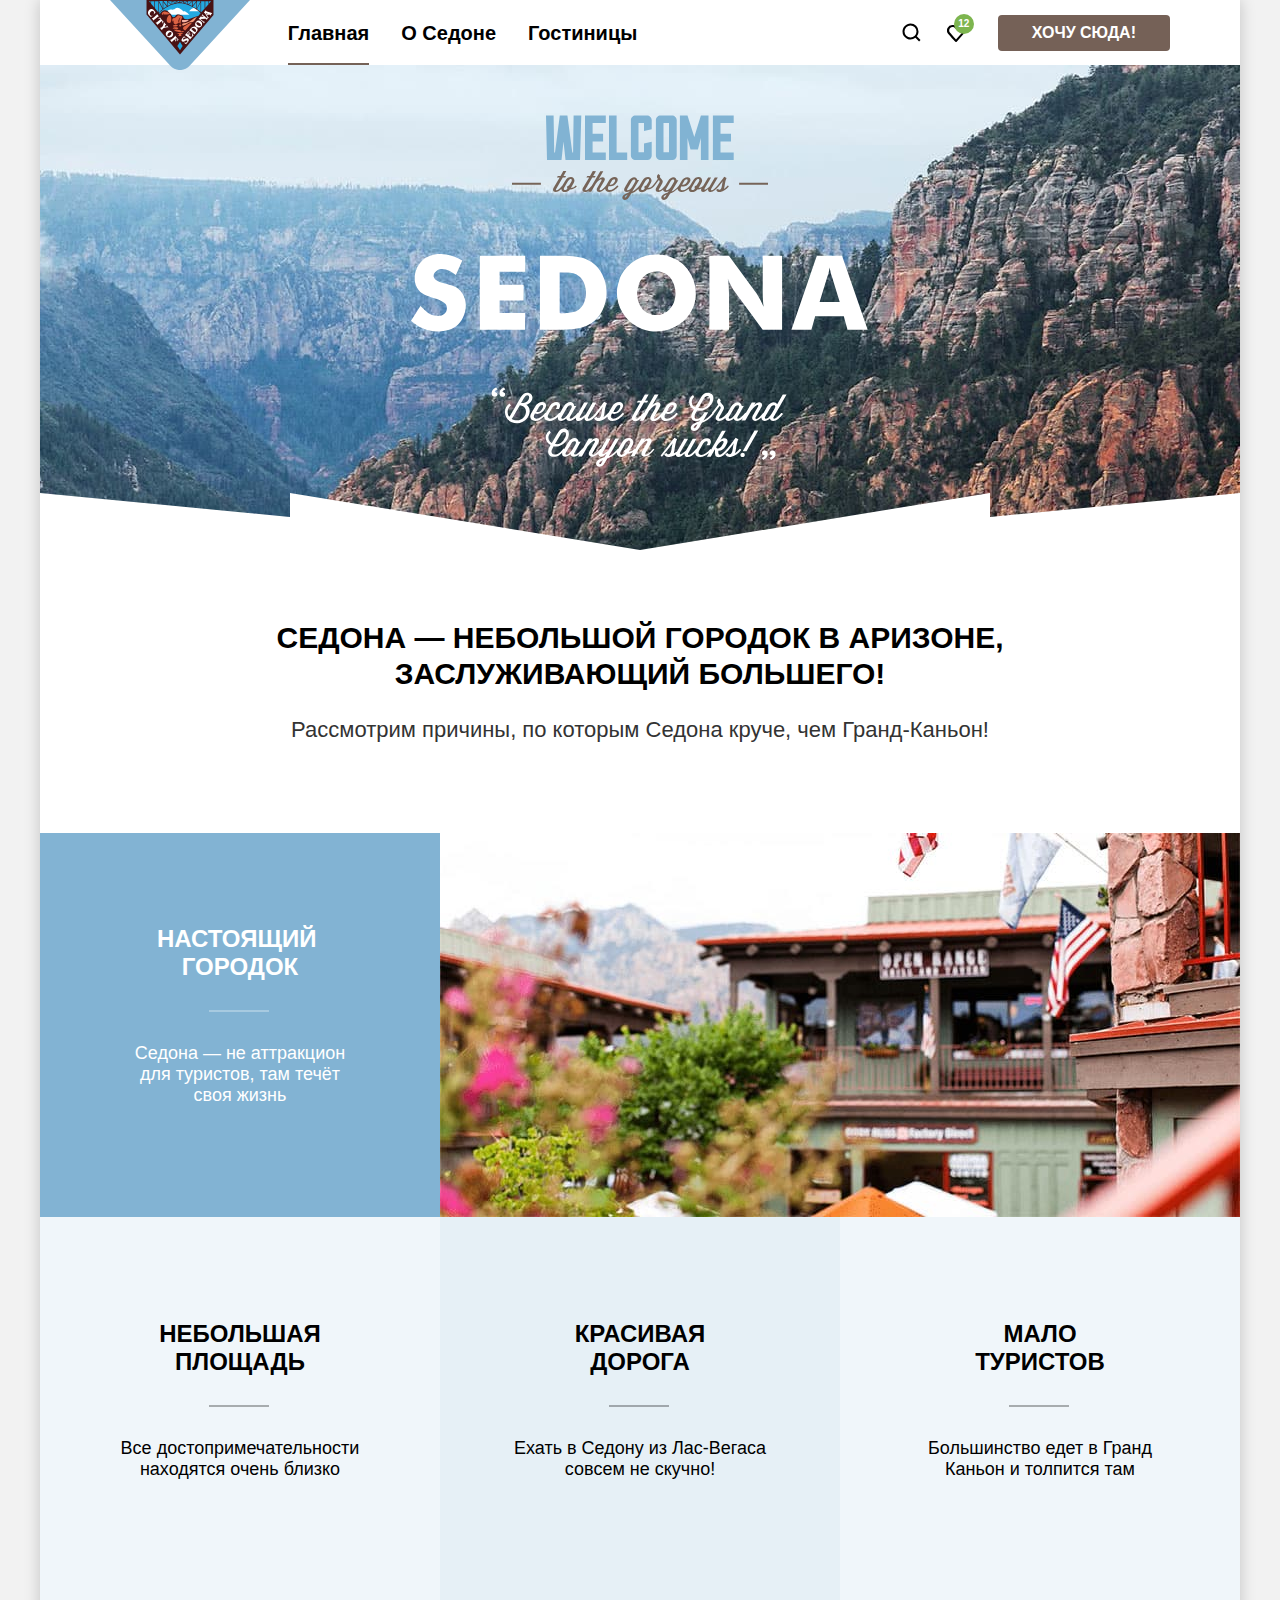
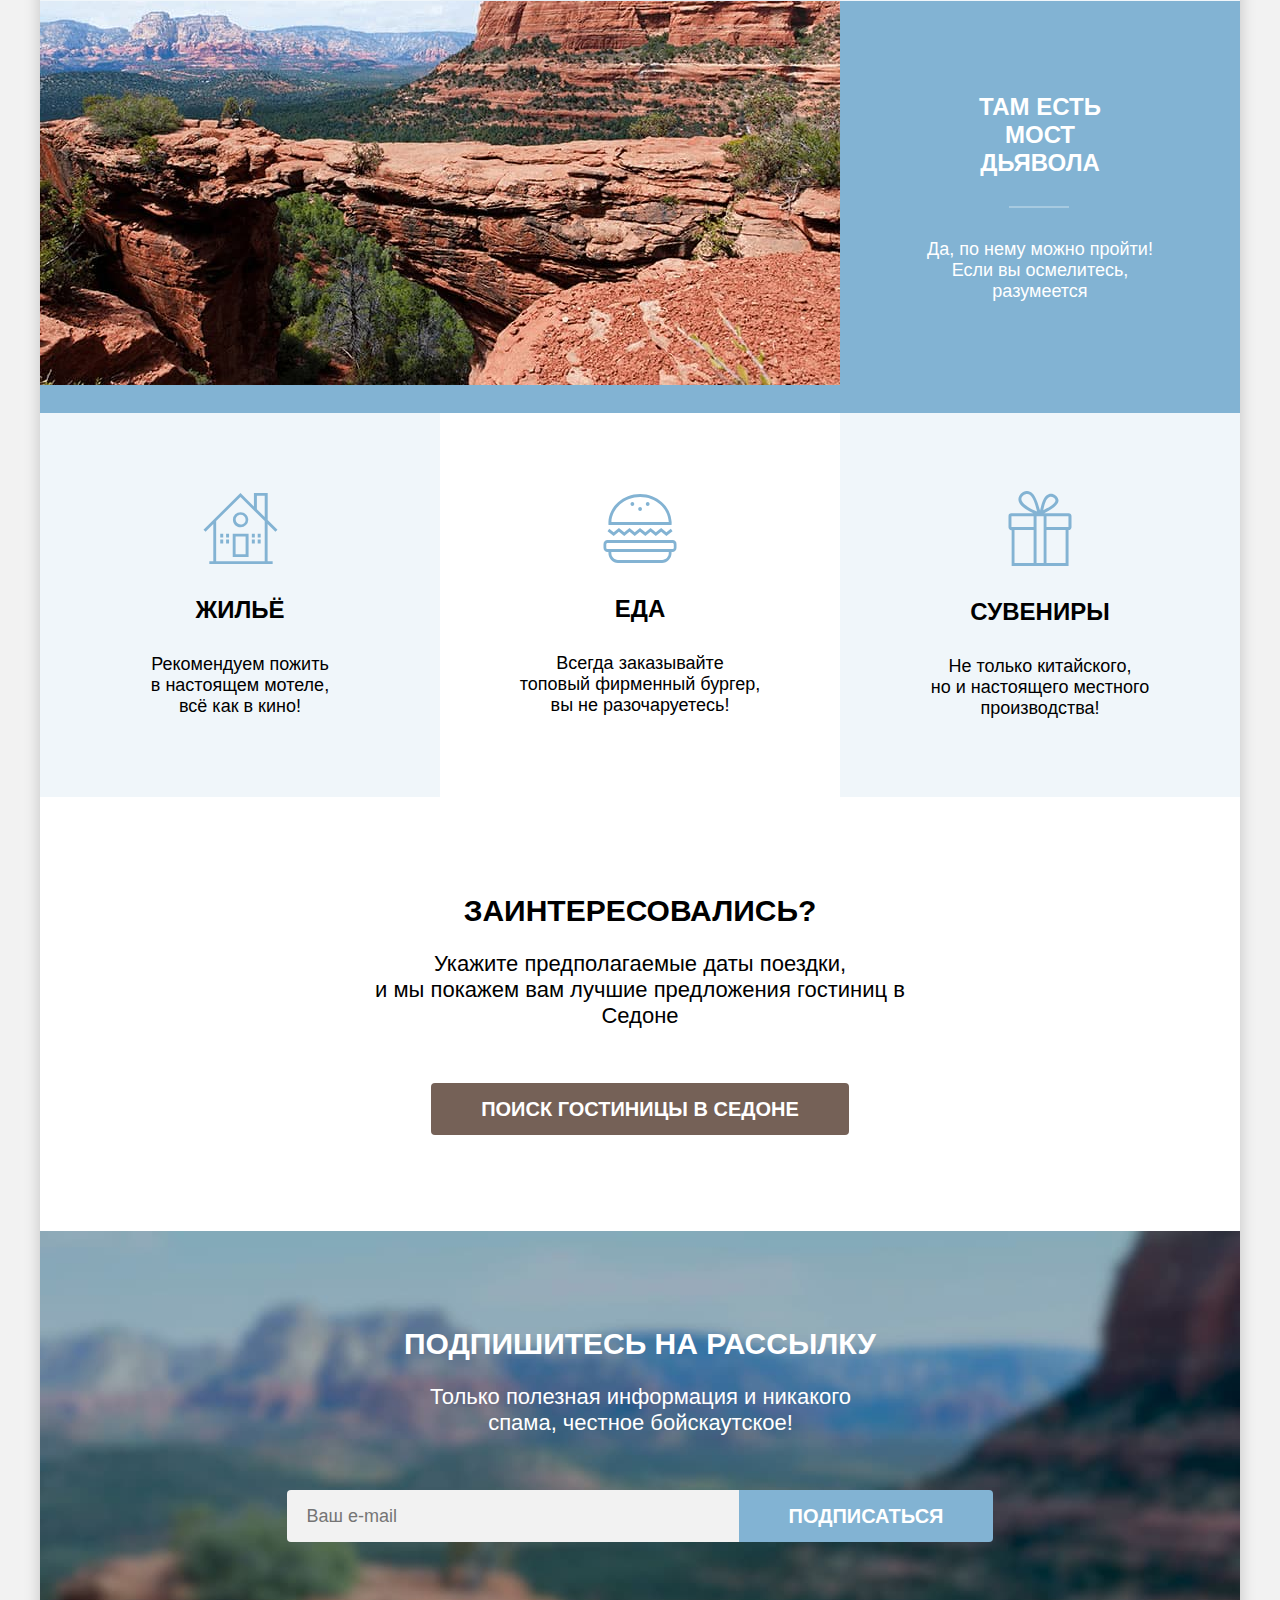
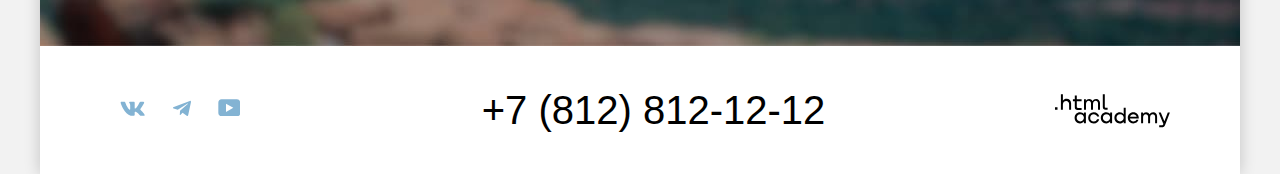
==== commit c3d6066b: "Merge pull request #12 from Thedoz/master" ====
--- a/index.html
+++ b/index.html
@@ -13,7 +13,7 @@
       <header class="page-header">
         <nav class="navigation">
           <a href="index.html" class="navigation-logo">
-            <img src="images/headericon/logo.svg" alt="Логотип Седона." class="page-header-logo" width="140"
+            <img src="images/header_icon/logo.svg" alt="Логотип Седона." class="page-header-logo" width="140"
               height="70">
           </a>
           <ul class="navigation-list">
@@ -31,17 +31,17 @@
             <li class="user-item">
               <a href="#" class="user-link">
                 <span class="visually-hidden">Поиск.</span>
-                <img src="images/headericon/search.svg" class="search-icon" alt="поиск.">
+                <img src="images/header_icon/search.svg" class="search-icon" alt="поиск.">
               </a>
             </li>
             <li class="user-item">
               <a href="#" class="user-link user-link-fav"><span class="visually-hidden">Избранное.</span>
-                <img src="images/headericon/heart.svg" class="favorite-icon" alt="избранное.">
+                <img src="images/header_icon/heart.svg" class="favorite-icon" alt="избранное.">
                 <span>12</span>
               </a>
             </li>
             <li class="user-item">
-              <a class="navigation-link user-button button">хочу сюда!</a>
+              <a href="#" class="navigation-link user-button button">хочу сюда!</a>
             </li>
           </ul>
         </nav>
@@ -68,29 +68,29 @@
                 <p class="adventages-description">Седона — не аттракцион для туристов, там течёт своя
                   жизнь</p>
               </div>
-              <img src="images/photo-sedona.jpg" alt="домик на фоне гор." class="adventages-town" width="800"
+              <img src="images/photo_sedona.jpg" alt="домик на фоне гор." class="adventages-town" width="800"
                 height="384">
             </li>
             <li class="advantages-item  whiteblue">
               <div class="advantages-text">
-                <h3 class="adventages-title">Небольшая площадь</h3>
+                <h3 class="adventages-title title-after">Небольшая площадь</h3>
                 <p class="adventages-description">Все достопримечательности находятся очень близко</p>
               </div>
             </li>
             <li class="advantages-item lightblue">
               <div class="advantages-text">
-                <h3 class="adventages-title">Красивая дорога</h3>
+                <h3 class="adventages-title title-after">Красивая дорога</h3>
                 <p class="adventages-description las-vegas">Ехать в Седону из Лас-Вегаса совсем не скучно!</p>
               </div>
             </li>
             <li class="advantages-item  whiteblue">
               <div class="advantages-text">
-                <h3 class="adventages-title">Мало туристов</h3>
+                <h3 class="adventages-title title-after">Мало туристов</h3>
                 <p class="adventages-description">Большинство едет в Гранд Каньон и толпится там</p>
               </div>
             </li>
             <li class="advantages-item">
-              <img src="images/photo-canyon.jpg" alt="Панорама Гранд Каньона." class="adventages-canyon" Width="800"
+              <img src="images/photo_canyon.jpg" alt="Панорама Гранд Каньона." class="adventages-canyon" Width="800"
                 Height="384">
               <div class="advantages-text blue">
                 <h3 class="adventages-title">Там есть мост дьявола</h3>
@@ -104,7 +104,7 @@
         <section class="recommendation">
           <ul class="recommendation-list">
             <li class="recommendation-item rec-whiteblue">
-              <img src="images/vectorhouse.svg" alt="иконка дома." class="recommendation-house" Width="75" Height="72">
+              <img src="images/vector_house.svg" alt="иконка дома." class="recommendation-house" Width="75" Height="72">
               <div>
                 <h3 class="recommendation-title">Жильё</h3>
                 <p class="recommendation-text">Рекомендуем пожить<br> в настоящем мотеле,<br> всё как в кино!</p>
@@ -120,7 +120,8 @@
               </div>
             </li>
             <li class="recommendation-item rec-whiteblue">
-              <img src="images/vectorgift.svg" alt="иконка подарка." class="recommendation-gift" Width="64" Height="76">
+              <img src="images/vector_gift.svg" alt="иконка подарка." class="recommendation-gift" Width="64"
+                Height="76">
               <div>
                 <h3 class="recommendation-title">Сувениры</h3>
                 <p class="recommendation-text">Не только китайского,<br> но и настоящего местного<br>
@@ -182,7 +183,7 @@
           </li>
         </ul>
         <address class="footer-contacts-address">
-          <a href="tel:+78128121212" class="footer-contacts-address-phone">+7 (812) 812-12-12</a>
+          <a href="tel:+78128121212" class="contacts-phone">+7 (812) 812-12-12</a>
         </address>
         <a href="https://htmlacademy.ru/" class="htmlacademy-link">
           <svg aria-hidden="true" focusable="false" width="115" height="34" viewBox="0 0 115 34" fill="currentColor"
@@ -239,7 +240,7 @@
               <div class="modal-range-button">
                 <p class="field-groupe">
                   <label class="modal-form-label" for="search-mobal-adults">Взрослые:</label>
-                  <input type="number" class="range-form-field field-adults" id="search-mobal-adults" value="2"
+                  <input type="number" class="range-form-field field-adults number" id="search-mobal-adults" value="2"
                     name="adults">
                   <button class="range-number minus-adults" type="button">
                     <span class="visually-hidden">Измененить в меньшую сторону.</span>
@@ -264,7 +265,7 @@
                       Укажите количество детей, которые будут с вами, возраст которых от 6 до 18 лет. Дети до 6 лет
                       размещаются бесплатно.</span>
                   </span>
-                  <input type="number" class="range-form-field field-child" id="search-mobal-child" value="2"
+                  <input type="number" class="range-form-field field-child number" id="search-mobal-child" value="2"
                     name="child">
                   <button class="range-number minus-child" type="button">
                     <span class="visually-hidden">Измененить в меньшую сторону.</span>
--- a/styles/styles.css
+++ b/styles/styles.css
@@ -42,12 +42,13 @@
   overflow: hidden;
 }
 
-input[type="number"] {
-	-moz-appearance: textfield;
-}
-input[type="number"]:hover,
-input[type="number"]:focus {
-	-moz-appearance: number-input;
+.number{
+  -moz-appearance: textfield;
+}
+
+.number:hover,
+.number:focus{
+  -moz-appearance: number-input;
 }
 
 img {
@@ -181,7 +182,7 @@
 /* index */
 .hero{
   position: relative;
-  background-color: #000000;
+  background-color: #534343;
   background: url("../images/index-background.jpg") no-repeat;
   background-position: center;
   text-align: center;
@@ -228,6 +229,8 @@
   font-size: 22px;
   line-height: 26px;
   color: #333333;
+  padding-left: 20px;
+  padding-right: 20px;
 }
 
 .advantages-list{
@@ -241,6 +244,7 @@
 
 .advantages-item{
   display: flex;
+  background: #82B3D3;
 }
 
 .advantages-text{
@@ -252,12 +256,27 @@
 }
 
 .adventages-title{
+  position: relative;
   font-weight: 700;
   font-size: 24px;
   line-height: 28px;
   text-transform: uppercase;
   width: 43%;
   margin: 0 auto;
+}
+
+.adventages-title::after{
+  content: '';
+  position: absolute;
+  width: 60px;
+  height: 2px;
+  bottom: -31px;
+  left: 55px;
+  background: rgba(255, 255, 255, 0.3);
+}
+
+.title-after::after{
+  background: rgba(0, 0, 0, 0.3);
 }
 
 .adventages-description{
@@ -272,24 +291,12 @@
 }
 
 .blue{
-  position: relative;
   background: #82B3D3;
   color: #ffffff;
   padding-top: 92px;
 }
 
-.blue::before{
-  content: '';
-  position: absolute;
-  width: 60px;
-  height: 2px;
-  top: 178px;
-  left: 170px;
-  background: rgba(255, 255, 255, 0.3);
-}
-
 .whiteblue{
-  position: relative;
   background: rgba(131, 179, 211, 0.12);
   width: 400px;
   padding-top: 103px;
@@ -297,7 +304,7 @@
   margin: 0;
 }
 
-.whiteblue::before{
+/* .whiteblue::before{
   content: '';
   position: absolute;
   width: 60px;
@@ -305,26 +312,15 @@
   top: 189px;
   left: 170px;
   background: rgba(0, 0, 0, 0.3);
-}
+} */
 
 .lightblue{
-  position: relative;
   padding-top: 103px;
   padding-bottom: 10px;
   background: rgba(131, 179, 211, 0.2);
   width: 400px;
 }
 
-.lightblue::before{
-  content: '';
-  position: absolute;
-  width: 60px;
-  height: 2px;
-  top: 189px;
-  left: 170px;
-  background: rgba(0, 0, 0, 0.3);
-}
-
 /* рекомендации */
 .recommendation{
   text-align: center;
@@ -347,6 +343,8 @@
   font-size: 24px;
   line-height: 28px;
   text-transform: uppercase;
+  padding-left: 20px;
+  padding-right: 20px;
 }
 
 .recommendation-text{
@@ -354,6 +352,8 @@
   line-height: 21px;
   padding-bottom: 60px;
   margin-top: 30px;
+  padding-left: 20px;
+  padding-right: 20px;
 }
 
 .recommendation-house{
@@ -418,9 +418,9 @@
 /* подписаться */
 .subscribe{
   color: #ffffff;
-  background-color: #000000;
+  background-color: #4e4545;
   text-align: center;
-  background: url("../images/subscribe.jpg") no-repeat;
+  background: url("../images/sub.jpg") no-repeat;
   background-size: cover;
   padding-top: 70px;
   padding-bottom: 104px;
@@ -514,7 +514,7 @@
   color: rgba(104, 162, 202, 0.3);
 }
 
-.footer-contacts-address-phone{
+.contacts-phone{
   text-decoration: none;
   color: #000000;
   font-size: 40px;
@@ -523,12 +523,12 @@
   font-style: normal;
 }
 
-.footer-contacts-address-phone:hover,
-.footer-contacts-address-phone:focus-visible{
+.contacts-phone:hover,
+.contacts-phone:focus-visible{
   color: #756157;
 }
 
-.footer-contacts-address-phone:active{
+.contacts-phone:active{
   color: rgba(117, 97, 87, 0.3);
 }
 
@@ -909,7 +909,7 @@
   margin: 0 auto;
   background-size: cover;
   margin-top: -13px;
-  background-color: #000000;
+  background-color: #5c5151;
 }
 
 .inner-header-title{
@@ -954,6 +954,9 @@
   color: rgba(255, 255, 255, 0.3);
 }
 
+.catalog-filter-list{
+max-width: 200px;
+}
 
 .catalog-filter{
   display: flex;
@@ -1002,6 +1005,7 @@
   background: #ffffff;
   border-radius: 4px;
 }
+
 .control:hover .control-mark,
 .control:hover .control-label{
   opacity: 0.6;
@@ -1046,6 +1050,7 @@
 .control-lable{
   font-size: 18px;
   line-height: 23px;
+  padding-left: 20px;
 }
 
 .catalog-filter-item:not(:last-child) {
@@ -1053,7 +1058,7 @@
 }
 
 .range-wrapper{
-  padding-left: 122px;
+  padding-left: 123px;
   margin-top: -1px;
 }
 
@@ -1119,7 +1124,7 @@
 
 .range-price{
   display: block;
-  width: 143px;
+  width: 120px;
   padding: 11px 8px 9px;
   font-family: "PT Sans", sans-serif;
   font-size: 18px;
@@ -1127,7 +1132,6 @@
   line-height: 24px;
   text-indent: 10px;
   background: #f2f2f2;
-  box-sizing: border-box;
   cursor: pointer;
   border: 3px solid transparent;
   outline: none;
@@ -1147,6 +1151,7 @@
 }
 
 .range-price:active{
+  padding: 12px 9px 10px;
   border: 2px solid #000000;
 }
 
@@ -1191,7 +1196,7 @@
 .button-reset{
   margin: 0;
   padding: 0;
-  margin-right: -3px;
+  margin-right: -2px;
 }
 
 .button-apply{
@@ -1203,6 +1208,7 @@
   text-transform: uppercase;
   background: #82B3D3;
   border-radius: 4px;
+  margin-left: 2px;
 }
 
 .button-apply:hover,
@@ -1331,7 +1337,7 @@
   padding: 0;
   margin-left: 68px;
   margin-bottom: 80px;
-  margin-top: 21px;
+  margin-top: 20px;
 }
 
 .hotel-card{
@@ -1401,7 +1407,7 @@
   text-decoration: none;
   background: #756157;
   border-radius: 4px;
-  padding: 8px 26px;
+  padding: 8px 27px;
 }
 
 .hotel-card-more:hover,
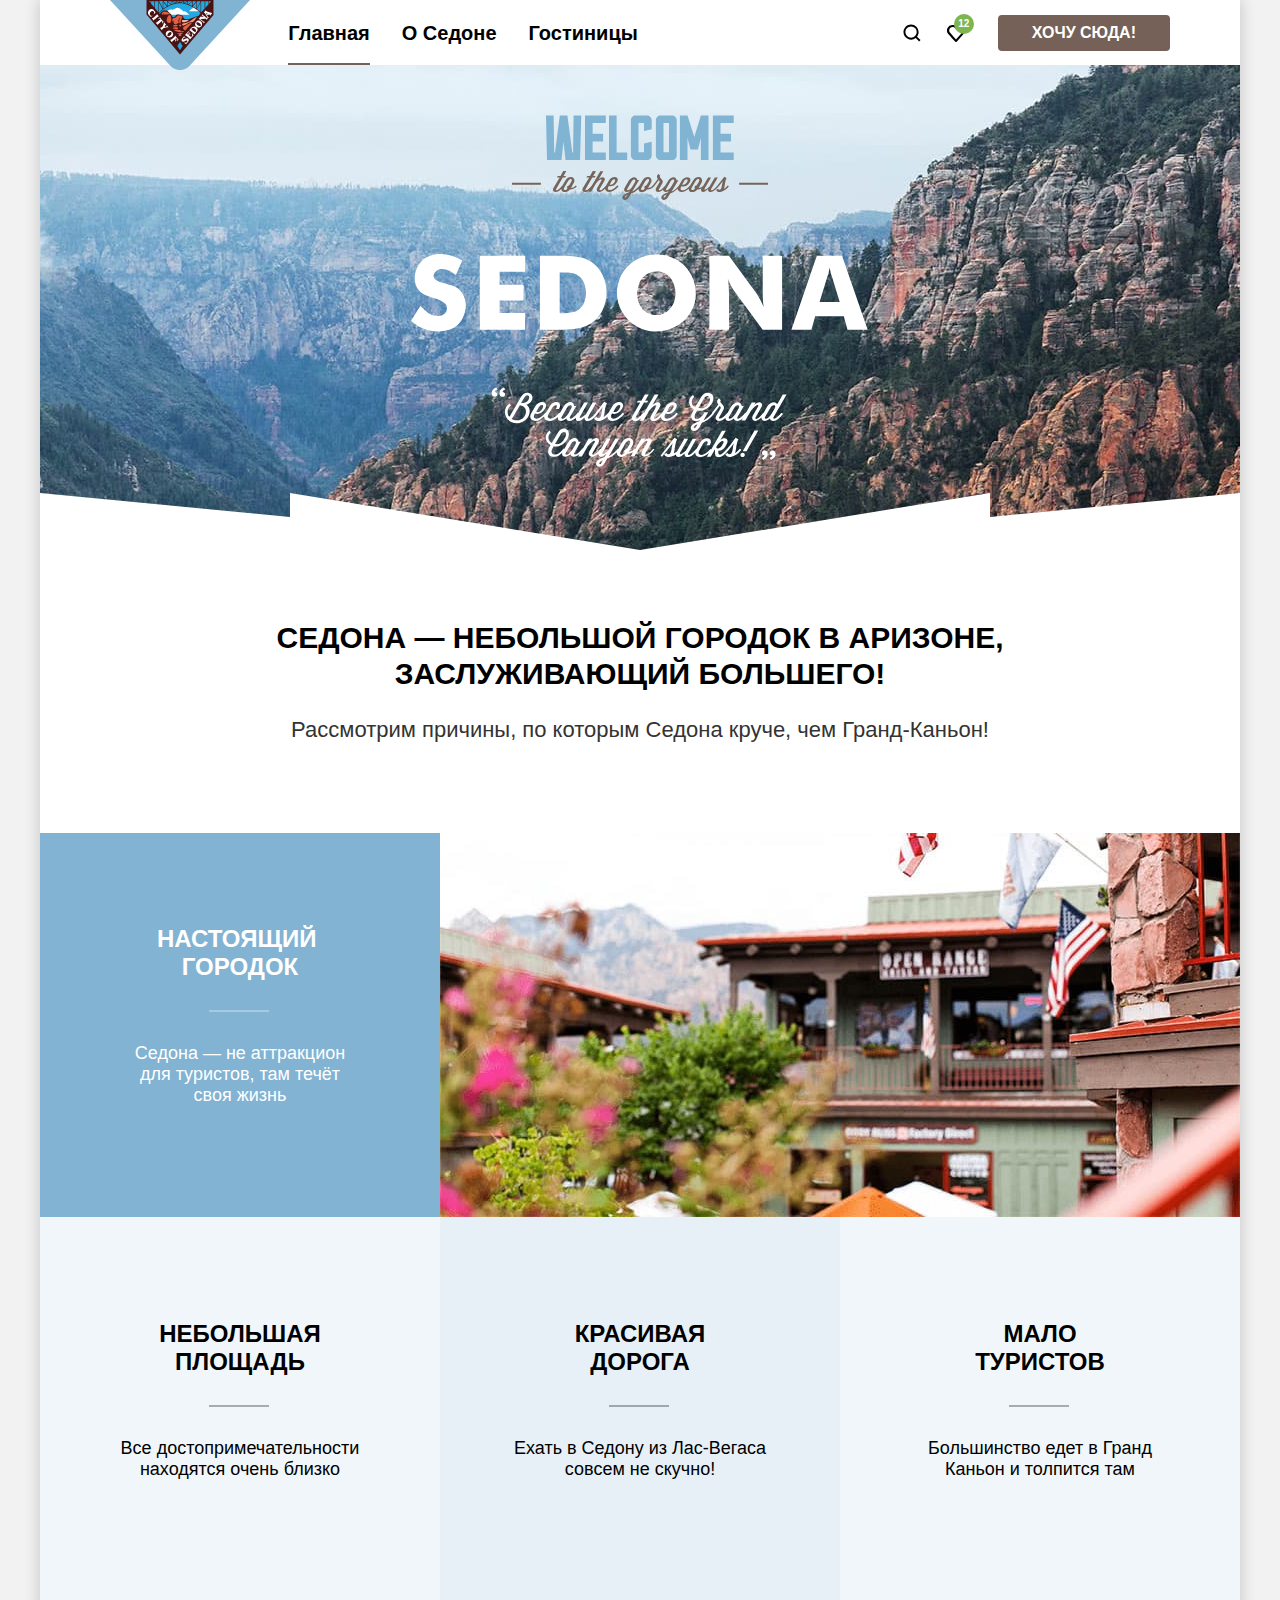
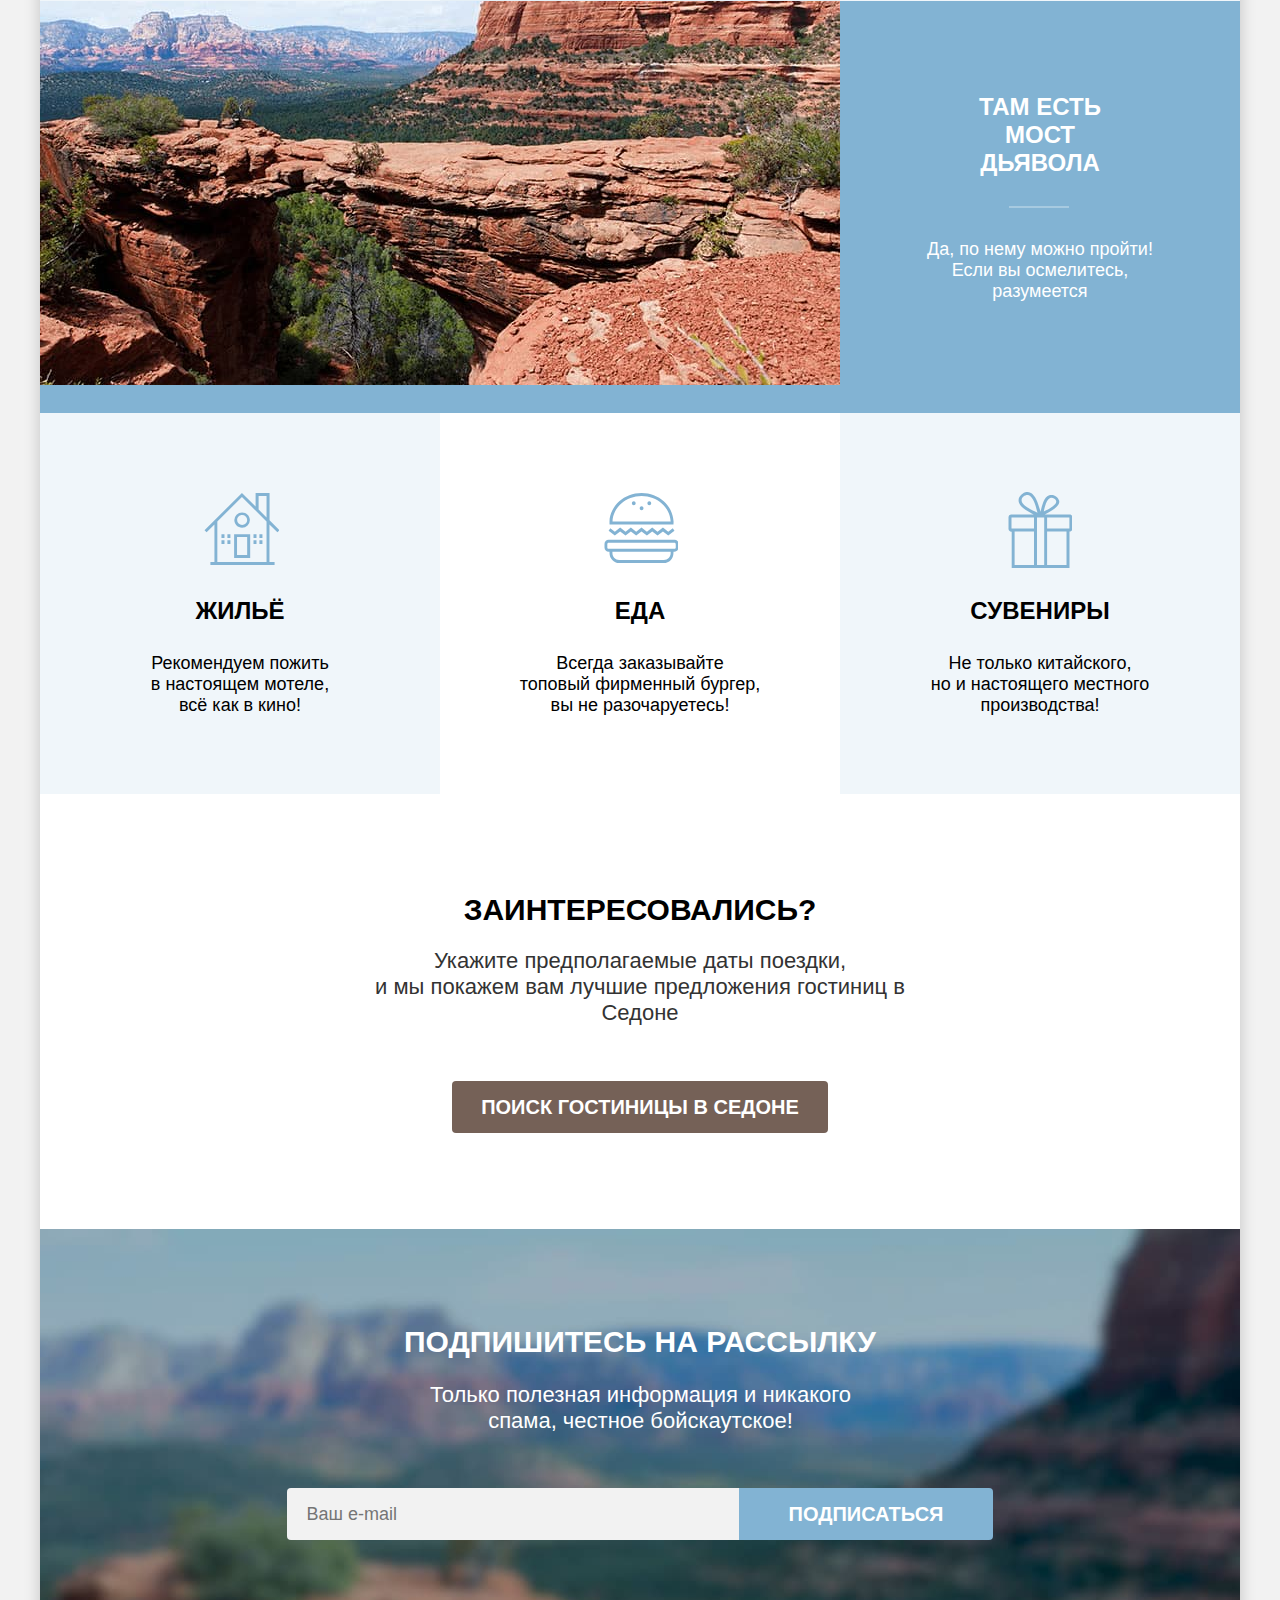
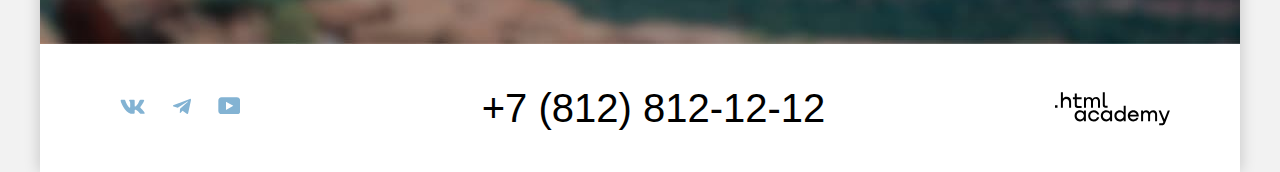
==== commit 37bacdf1: "Merge pull request #13 from Thedoz/master" ====
--- a/index.html
+++ b/index.html
@@ -31,12 +31,12 @@
             <li class="user-item">
               <a href="#" class="user-link">
                 <span class="visually-hidden">Поиск.</span>
-                <img src="images/header_icon/search.svg" class="search-icon" alt="поиск.">
+                <img src="images/header_icon/search.svg" class="search-icon" alt="поиск." width="18" height="18">
               </a>
             </li>
             <li class="user-item">
               <a href="#" class="user-link user-link-fav"><span class="visually-hidden">Избранное.</span>
-                <img src="images/header_icon/heart.svg" class="favorite-icon" alt="избранное.">
+                <img src="images/header_icon/heart.svg" class="favorite-icon" alt="избранное." width="18" height="17">
                 <span>12</span>
               </a>
             </li>
@@ -51,8 +51,8 @@
         <section class="hero">
           <h1 class="visually-hidden">Седона-город в Аризоне.</h1>
           <img src="images/welcome.svg" alt="логотип Седона." class="hero-logo" width="458" height="352">
-          <svg aria-hidden="true" focusable="false" width="1200" height="57" viewBox="0 0 1200 57" fill="none"
-            xmlns="http://www.w3.org/2000/svg">
+          <svg aria-hidden="true" focusable="false" role="img" aria-label="#" width="1200" height="57"
+            viewBox="0 0 1200 57" fill="none" xmlns="http://www.w3.org/2000/svg">
             <path d="M0 57V0l250 24V0l350 57L950 0v24l250-24v57H0Z" fill="#fff" />
           </svg>
         </section>
@@ -104,26 +104,22 @@
         <section class="recommendation">
           <ul class="recommendation-list">
             <li class="recommendation-item rec-whiteblue">
-              <img src="images/vector_house.svg" alt="иконка дома." class="recommendation-house" Width="75" Height="72">
               <div>
-                <h3 class="recommendation-title">Жильё</h3>
+                <h3 class="recommendation-title recommendation-house">Жильё</h3>
                 <p class="recommendation-text">Рекомендуем пожить<br> в настоящем мотеле,<br> всё как в кино!</p>
               </div>
             </li>
             <li class="recommendation-item">
-              <img src="images/food.svg" alt="иконка бургера." class="recommendation-food" Width="74" Height="70">
               <div>
-                <h3 class="recommendation-title ">Еда</h3>
+                <h3 class="recommendation-title recommendation-food">Еда</h3>
                 <p class="recommendation-text">Всегда заказывайте<br> топовый фирменный бургер,<br> вы
                   не разочаруетесь!
                 </p>
               </div>
             </li>
             <li class="recommendation-item rec-whiteblue">
-              <img src="images/vector_gift.svg" alt="иконка подарка." class="recommendation-gift" Width="64"
-                Height="76">
               <div>
-                <h3 class="recommendation-title">Сувениры</h3>
+                <h3 class="recommendation-title recommendation-gift">Сувениры</h3>
                 <p class="recommendation-text">Не только китайского,<br> но и настоящего местного<br>
                   производства!</p>
               </div>
@@ -136,7 +132,7 @@
           <p class="search-hotel-text">Укажите предполагаемые даты поездки,<br>и мы покажем вам лучшие
             предложения
             гостиниц в Седоне</p>
-          <button class="search-button button" type="button">поиск гостиницы в седоне</button>
+          <a href="catalog.html" class="search-button button">поиск гостиницы в седоне</a>
         </section>
 
         <section class="subscribe">
@@ -155,8 +151,8 @@
           <li class="fotter-social-item">
             <a class="fotter-social-link" href="https://vk.com/htmlacademy"><span
                 class="visually-hidden">ВКонтакте.</span>
-              <svg aria-hidden="true" focusable="false" width="25" height="15" viewBox="0 0 25 15" fill="currentColor"
-                xmlns="http://www.w3.org/2000/svg">
+              <svg aria-hidden="true" focusable="false" role="img" aria-label="ВКонтакте" width="25" height="15"
+                viewBox="0 0 25 15" fill="currentColor" xmlns="http://www.w3.org/2000/svg">
                 <path fill-rule="evenodd" clip-rule="evenodd"
                   d="M24.12 1.8c.16-.54 0-.94-.8-.94H20.7c-.67 0-.98.34-1.15.73 0 0-1.33 3.2-3.22 5.27-.61.6-.9.8-1.23.8-.16 0-.41-.2-.41-.75v-5.1c0-.66-.19-.95-.74-.95H9.82c-.42 0-.67.3-.67.59 0 .62.95.76 1.04 2.51v3.8c0 .83-.15.98-.48.98-.9 0-3.06-3.2-4.34-6.88-.25-.72-.5-1-1.18-1H1.57c-.75 0-.9.34-.9.73 0 .68.89 4.07 4.14 8.55 2.17 3.06 5.23 4.72 8 4.72 1.68 0 1.88-.37 1.88-1v-2.32c0-.74.16-.88.7-.88.38 0 1.05.19 2.6 1.66 1.79 1.75 2.08 2.54 3.08 2.54h2.63c.75 0 1.12-.37.9-1.1-.23-.72-1.08-1.77-2.2-3.02-.62-.71-1.54-1.48-1.82-1.86-.39-.5-.28-.71 0-1.15 0 0 3.2-4.42 3.54-5.93Z" />
               </svg>
@@ -164,8 +160,8 @@
           </li>
           <li class="fotter-social-item">
             <a class="fotter-social-link" href="https://t.me/htmlacademy"><span class="visually-hidden">Телеграм.</span>
-              <svg aria-hidden="true" focusable="false" width="18" height="16" viewBox="0 0 18 16" fill="currentColor"
-                xmlns="http://www.w3.org/2000/svg">
+              <svg aria-hidden="true" focusable="false" role="img" aria-label="Телеграм" width="18" height="16"
+                viewBox="0 0 18 16" fill="currentColor" xmlns="http://www.w3.org/2000/svg">
                 <path
                   d="M16.79.96.84 7.1c-1.09.44-1.08 1.05-.2 1.32l4.1 1.28 9.47-5.98c.44-.27.85-.13.52.17l-7.68 6.93-.28 4.22c.41 0 .6-.2.83-.41l1.99-1.94 4.13 3.06c.77.42 1.31.2 1.5-.71l2.72-12.8c.28-1.1-.43-1.61-1.16-1.28Z" />
               </svg>
@@ -174,8 +170,8 @@
           <li class="fotter-social-item">
             <a class="fotter-social-link" href="https://www.youtube.com/user/htmlacademy"><span
                 class="visually-hidden">Ютуб.</span>
-              <svg aria-hidden="true" focusable="false" width="22" height="17" viewBox="0 0 22 17" fill="currentColor"
-                xmlns="http://www.w3.org/2000/svg">
+              <svg aria-hidden="true" focusable="false" role="img" aria-label="Ютуб" width="22" height="17"
+                viewBox="0 0 22 17" fill="currentColor" xmlns="http://www.w3.org/2000/svg">
                 <path
                   d="M18.94.36H3.51C1.65.36.33 1.95.33 3.76v10.09c0 1.91 1.32 3.5 3.18 3.5h15.65c1.64 0 3.17-1.59 3.17-3.4V3.76c-.22-1.8-1.53-3.4-3.39-3.4ZM7.99 12.89V4.82l7.34 4.04-7.34 4.03Z" />
               </svg>
@@ -186,8 +182,8 @@
           <a href="tel:+78128121212" class="contacts-phone">+7 (812) 812-12-12</a>
         </address>
         <a href="https://htmlacademy.ru/" class="htmlacademy-link">
-          <svg aria-hidden="true" focusable="false" width="115" height="34" viewBox="0 0 115 34" fill="currentColor"
-            xmlns="http://www.w3.org/2000/svg">
+          <svg aria-hidden="true" focusable="false" role="img" aria-label="htmlacademy" width="115" height="34"
+            viewBox="0 0 115 34" fill="currentColor" xmlns="http://www.w3.org/2000/svg">
             <path
               d="M0 13.26v2.6h2.5v-2.6H0ZM11.6 4.86c-1.6 0-2.8.7-3.6 1.7h-.1V.36h-2v15.5h2v-5.3c0-2.1 1.3-3.6 3.3-3.6 1.8 0 2.9 1.4 2.9 3.2v5.7h2v-6.1c.1-3-1.8-4.9-4.5-4.9ZM26.6 5.16h-4.8v-3.7h-2v3.8h-1.9v2h1.9v6c0 1.7 1 2.7 2.7 2.7h4.1v-2h-3.7c-.7 0-1.1-.4-1.1-1.1v-5.7h4.8v-2ZM41.1 4.96c-1.6 0-2.9.8-3.5 2.1h-.1c-.6-1.2-1.8-2.1-3.4-2.1-1.4 0-2.5.8-3.1 1.8h-.1v-1.6H29v10.6h2v-5.4c0-2 1-3.5 2.6-3.5 1.5 0 2.4 1 2.4 2.6v6.3h2v-5.6c0-2.4 1.4-3.3 2.6-3.3 1.5 0 2.4 1 2.4 2.6v6.3h2v-6.5c.1-2.5-1.4-4.3-3.9-4.3ZM47.8 13.06c0 1.7 1 2.7 2.8 2.7h2v-2h-1.7c-.7 0-1.1-.4-1.1-1.1V.36h-2v12.7ZM28.9 20.06c-.9-1.1-2.2-1.8-3.9-1.8-3.1 0-5.4 2.3-5.4 5.6s2.3 5.6 5.4 5.6c1.8 0 3-.8 3.8-1.9h.1v1.6h2v-10.6h-2v1.5Zm-3.6 7.4c-2.2 0-3.6-1.6-3.6-3.6s1.4-3.6 3.6-3.6 3.6 1.6 3.6 3.6c0 1.9-1.4 3.6-3.6 3.6ZM44.2 22.36c-.5-2.4-2.6-4.1-5.4-4.1a5.4 5.4 0 0 0-5.6 5.6c0 3.1 2.2 5.6 5.6 5.6 2.8 0 4.9-1.8 5.4-4.2h-2.1a3.4 3.4 0 0 1-3.3 2.3c-2.2 0-3.6-1.6-3.6-3.6s1.4-3.6 3.6-3.6c1.6 0 2.8 1 3.3 2.2h2.1v-.2ZM55.1 20.06c-.9-1.1-2.2-1.8-3.9-1.8-3.1 0-5.4 2.3-5.4 5.6s2.3 5.6 5.4 5.6c1.8 0 3-.8 3.8-1.9h.1v1.6h2v-10.6h-2v1.5Zm-3.6 7.4c-2.2 0-3.6-1.6-3.6-3.6s1.4-3.6 3.6-3.6 3.6 1.6 3.6 3.6c0 1.9-1.5 3.6-3.6 3.6ZM68.7 20.16c-.9-1.1-2.2-1.9-3.9-1.9-3.1 0-5.4 2.3-5.4 5.6s2.2 5.6 5.4 5.6c1.7 0 3-.8 3.8-1.8h.1v1.5h2v-15.4h-2v6.4Zm-3.6 7.3c-2.2 0-3.6-1.6-3.6-3.6s1.4-3.6 3.6-3.6 3.6 1.6 3.6 3.6c-.1 2-1.5 3.6-3.6 3.6ZM78.3 18.26c-3.3 0-5.5 2.5-5.5 5.6 0 3 2.1 5.6 5.5 5.6 2.5 0 4.5-1.3 5.2-3.6h-2.1c-.5 1-1.6 1.6-3 1.6-1.9 0-3.3-1.3-3.4-2.9h8.8c.2-3.6-2-6.3-5.5-6.3Zm0 1.9c1.7 0 3 1 3.3 2.6h-6.5c.3-1.5 1.5-2.6 3.2-2.6ZM98.2 18.26c-1.6 0-2.9.8-3.6 2h-.1c-.6-1.2-1.8-2-3.4-2-1.4 0-2.5.7-3.1 1.8v-1.5h-1.9v10.6h2v-5.4c0-2 1-3.4 2.6-3.5 1.5 0 2.4 1 2.4 2.6v6.3h2v-5.6c0-2.4 1.4-3.3 2.6-3.3 1.5 0 2.4 1 2.4 2.6v6.3h2v-6.5c.1-2.6-1.4-4.4-3.9-4.4ZM109.4 27.36l-3.6-8.9h-2.2l4.8 11.6c-.3.9-.7 1.2-1.7 1.2h-2.5v2h2.5c1.8 0 2.8-.8 3.5-2.6l4.7-12.2h-2.1l-3.4 8.9Z" />
           </svg>
@@ -205,8 +201,8 @@
           <form action="https://echo.htmlacademy.ru/" class="modal-search-form" method="post">
             <p class="modal-field-group search-date-in">
               <label class="modal-form-label" for="search-date-in">Дата Заезда:</label>
-              <svg class="modal-field-icon" width="20" height="20" viewBox="0 0 20 20" fill="none"
-                xmlns="http://www.w3.org/2000/svg">
+              <svg class="modal-field-icon" role="img" aria-label="календарь" width="20" height="20" viewBox="0 0 20 20"
+                fill="none" xmlns="http://www.w3.org/2000/svg">
                 <g opacity=".3" fill="#000">
                   <path d="M7.75 12c.3 0 .5-.2.5-.5s-.2-.5-.5-.5-.5.2-.5.5.2.5.5.5Z" />
                   <path
@@ -216,13 +212,13 @@
                 </g>
               </svg>
               <input type="text" class="search-form-field" id="search-date-in" name="date-in" placeholder="Укажите дату"
-                value="27 апреля 2020">
+                value="27 апреля 2020" required>
               <span class="modal-text modal-text-error">Мы не можем отправить вас в прошлое.</span>
             </p>
             <p class="modal-field-group search-date-out">
               <label class="modal-form-label" for="search-date-out">Дата Выезда:</label>
-              <svg class="modal-field-icon" width="20" height="20" viewBox="0 0 20 20" fill="none"
-                xmlns="http://www.w3.org/2000/svg">
+              <svg class="modal-field-icon" role="img" aria-label="календарь" width="20" height="20" viewBox="0 0 20 20"
+                fill="none" xmlns="http://www.w3.org/2000/svg">
                 <g opacity=".3" fill="#000">
                   <path d="M7.75 12c.3 0 .5-.2.5-.5s-.2-.5-.5-.5-.5.2-.5.5.2.5.5.5Z" />
                   <path
@@ -232,7 +228,7 @@
                 </g>
               </svg>
               <input type="text" class="search-form-field" id="search-date-out" name="date-out"
-                placeholder="Укажите дату" value="1 сентября 2023">
+                placeholder="Укажите дату" value="1 сентября 2023" required>
               <span class="modal-text">На эти даты есть свободные номера. Пока есть.</span>
             </p>
 
@@ -241,7 +237,7 @@
                 <p class="field-groupe">
                   <label class="modal-form-label" for="search-mobal-adults">Взрослые:</label>
                   <input type="number" class="range-form-field field-adults number" id="search-mobal-adults" value="2"
-                    name="adults">
+                    name="adults" required>
                   <button class="range-number minus-adults" type="button">
                     <span class="visually-hidden">Измененить в меньшую сторону.</span>
                   </button>
@@ -255,8 +251,8 @@
                   <label class="modal-form-label modal-form-label-child" for="search-mobal-child">Дети:</label>
                   <span class="tooltip">
                     <button class="tooltip-toggle" aria-labelledby="tooltip-label-date" type="button">
-                      <svg class="tooltip-icon" aria-hidden="true" focusable="false" width="26" height="26"
-                        viewBox="0 0 26 26" xmlns="http://www.w3.org/2000/svg">
+                      <svg class="tooltip-icon" aria-hidden="true" focusable="false" role="img" aria-label="tooltip"
+                        width="26" height="26" viewBox="0 0 26 26" xmlns="http://www.w3.org/2000/svg">
                         <circle cx="13" cy="13" r="13" />
                         <path fill-rule="evenodd" clip-rule="evenodd" d="M12 7h2v2h-2V7Zm2 12h-2v-9h2v9Z" fill="#fff" />
                       </svg>
@@ -266,7 +262,7 @@
                       размещаются бесплатно.</span>
                   </span>
                   <input type="number" class="range-form-field field-child number" id="search-mobal-child" value="2"
-                    name="child">
+                    name="child" required>
                   <button class="range-number minus-child" type="button">
                     <span class="visually-hidden">Измененить в меньшую сторону.</span>
                   </button>
--- a/styles/styles.css
+++ b/styles/styles.css
@@ -304,16 +304,6 @@
   margin: 0;
 }
 
-/* .whiteblue::before{
-  content: '';
-  position: absolute;
-  width: 60px;
-  height: 2px;
-  top: 189px;
-  left: 170px;
-  background: rgba(0, 0, 0, 0.3);
-} */
-
 .lightblue{
   padding-top: 103px;
   padding-bottom: 10px;
@@ -339,33 +329,51 @@
 }
 
 .recommendation-title{
+  position: relative;
   font-weight: 700;
   font-size: 24px;
   line-height: 28px;
   text-transform: uppercase;
   padding-left: 20px;
   padding-right: 20px;
+  margin: 0 auto;
+  padding-top: 184px;
 }
 
 .recommendation-text{
   font-size: 18px;
   line-height: 21px;
-  padding-bottom: 60px;
-  margin-top: 30px;
-  padding-left: 20px;
-  padding-right: 20px;
-}
-
-.recommendation-house{
-  padding-top: 80px;
-}
-
-.recommendation-food{
-  padding-top: 81px;
-}
-
-.recommendation-gift{
-  padding-top: 78px;
+  padding: 10px 20px 60px 20px;
+}
+
+.recommendation-house::after{
+  position: absolute;
+  content: "";
+  width: 75px;
+  height: 72px;
+  background: url("../images/vector_house.svg") no-repeat;
+  top: 80px;
+  left: 41%;
+}
+
+.recommendation-food::after{
+  position: absolute;
+  content: "";
+  width: 74px;
+  height: 70px;
+  background: url("../images/food.svg") no-repeat;
+  top: 80px;
+  left: 41%;
+}
+
+.recommendation-gift::after{
+  position: absolute;
+  content: "";
+  width: 64px;
+  height: 76px;
+  background: url("../images/vector_gift.svg") no-repeat;
+  top: 79px;
+  left: 42%;
 }
 
 .rec-whiteblue{
@@ -375,25 +383,31 @@
 /* поиск гостиницы */
 .search-hotel{
   text-align: center;
-  padding: 0 304px;
-  padding-top: 71px;
+  padding-top: 98px;
+  padding-bottom: 96px;
 }
 
 .search-hotel-title{
+  width: 1060px;
   font-weight: 700;
   font-size: 30px;
   line-height: 36px;
   text-transform: uppercase;
-  margin-bottom: 20px;
+  padding-bottom: 20px;
+  margin: 0 auto;
 }
 
 .search-hotel-text{
+  width: 600px;
+  color: #333333;
   font-size: 22px;
   line-height: 26px;
-  margin-bottom: 54px;
+  padding-bottom: 55px;
+  margin: 0 auto;
 }
 
 .search-button{
+  width: 376px;
   color: #ffffff;
   text-transform: uppercase;
   font-weight: 700;
@@ -401,8 +415,10 @@
   line-height: 36px;
   background: #756157;
   border-radius: 4px;
-  padding: 8px 50px;
-  margin-bottom: 96px;
+  padding: 8px 0;
+  text-decoration: none;
+  margin: 0 auto;
+  display: block;
 }
 
 .search-button:hover,
@@ -1465,20 +1481,17 @@
 }
 
 .raiting-stars{
-  display: flex;
-  align-items: center;
-  justify-content: center;
-}
-
-.raiting-star{
-  display: inline-block;
-  height: 17px;
-  width: 18px;
-  margin-right: 6px;
-}
-
-.raiting-star-active{
-  background-image: url("../images/catalog/star.svg");
+  width: 140px;
+  height: 37px;
+  background: url("../images/catalog/stars.svg") no-repeat;
+}
+
+.three-stars{
+  width: 70px;
+}
+
+.two-stars{
+  width: 45px;
 }
 
 .hotel-card-raiting{
